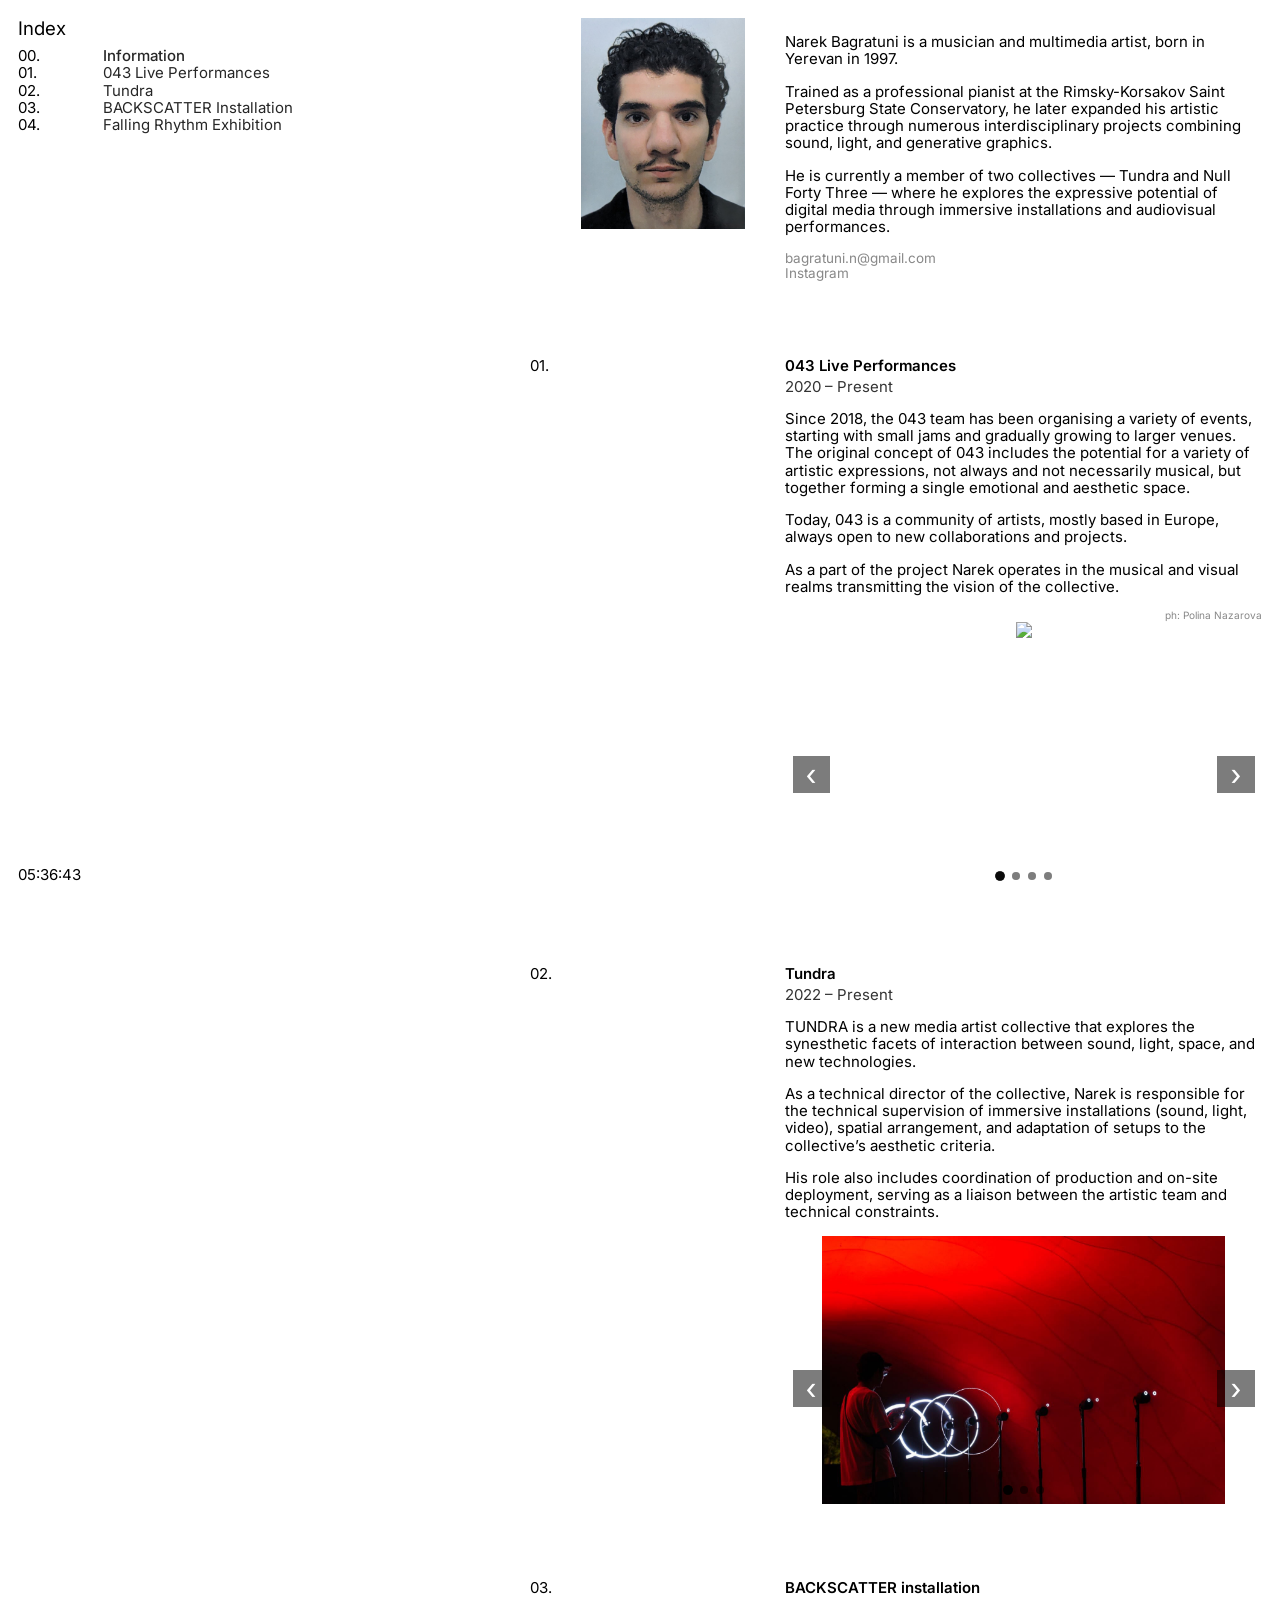
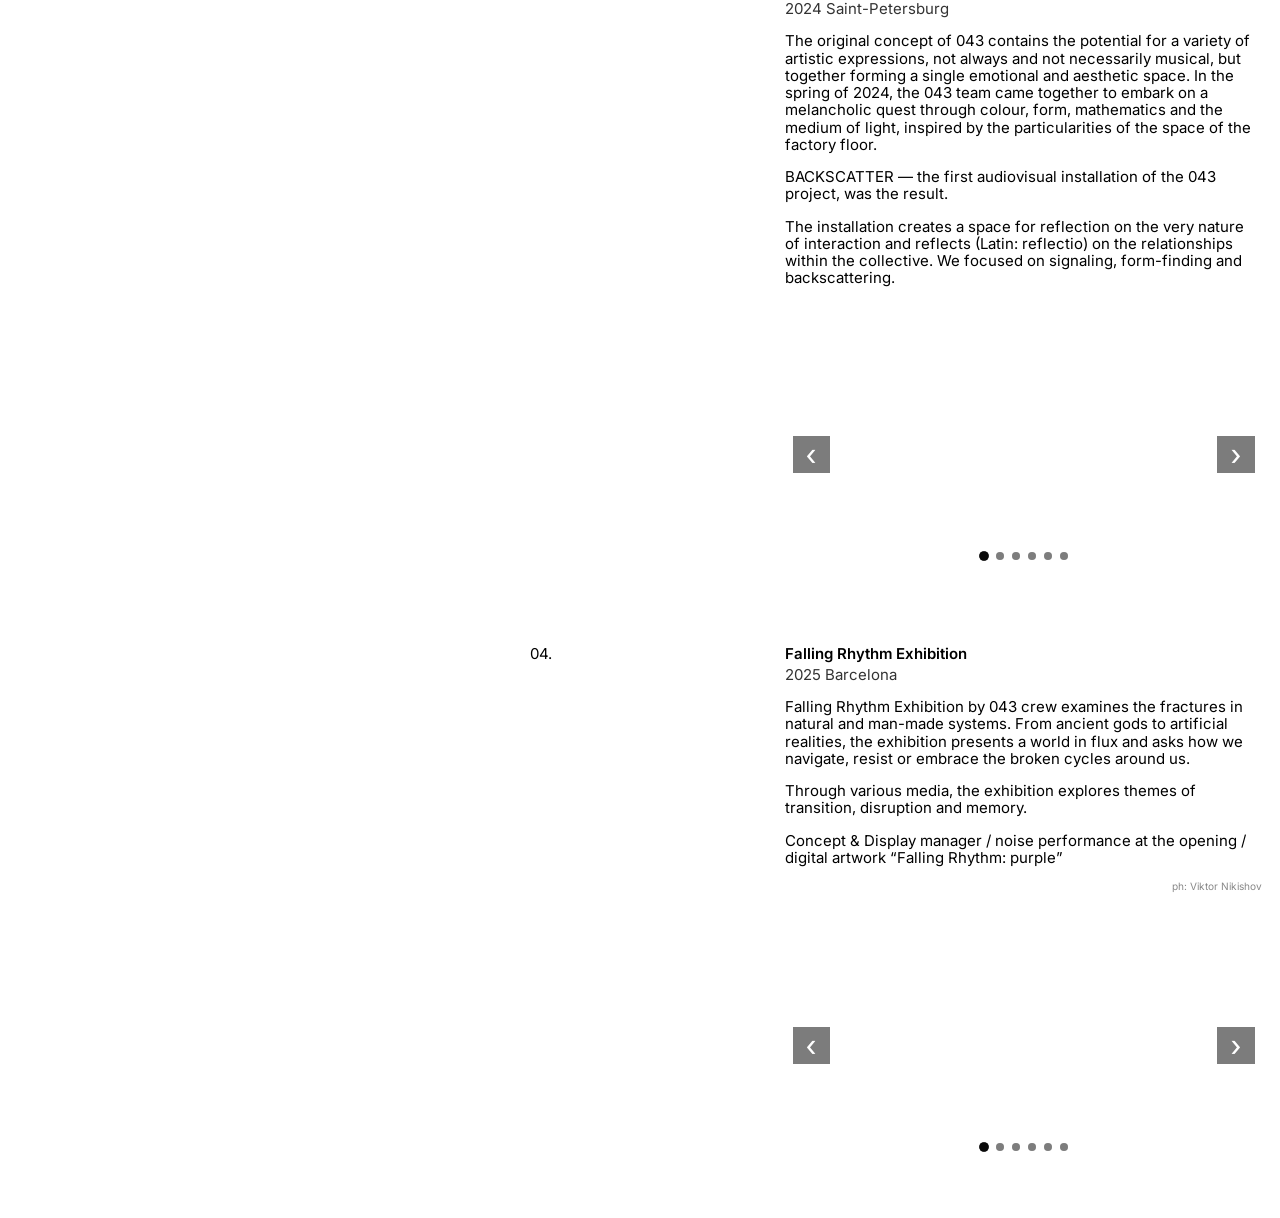
==== index.html @ 4809878b "uppd" ====
<!DOCTYPE html>
<html>

<head>
	<meta http-equiv="Content-Type" content="text/html; charset=UTF-8">
	<meta name="viewport" content="width=device-width, initial-scale=1.0, maximum-scale=1.0, user-scalable=0" />
	<title>Narek Bagratuni portfolio</title>
	<link rel="stylesheet" type="text/css" href="./normalize.css">
	<link rel="stylesheet" type="text/css" href="./desktop.css" media="screen and (min-width: 768px)">
	<link rel="stylesheet" type="text/css" href="./mobile.css" media="screen and (max-width: 768px)">
	<link rel="stylesheet" type="text/css" href="./common.css">
	<link rel="stylesheet" type="text/css" href="./dota-patchnote.css">
	<link rel="icon" href="favicon.ico" sizes="any">
	<script src="script.js"></script>
	<link rel="preconnect" href="https://fonts.googleapis.com">
	<link rel="preconnect" href="https://fonts.gstatic.com" crossorigin>
	<link
		href="https://fonts.googleapis.com/css2?family=Inter:ital,opsz,wght@0,14..32,100..900;1,14..32,100..900&display=swap"
		rel="stylesheet">
	<link
		href="https://fonts.googleapis.com/css2?family=Rajdhani:wght@400;500;600;700&display=swap"
		rel="stylesheet">
</head>

<body>
	<div class="content">
		<div id="header-navigation" class="page">
			<div class="page-layout">
				<div class="page-content nav-container">
					<div id="nav-index-title">Index</div>
					<div class="nav-index">00.<br>01.<br>02.<br>03.<br>04.</div>
					<div class="nav-links">
						<a href="#" rel="top" class="active">Information</a><br>
						<a href="#test-project-01-1" rel="history">043 Live Performances</a><br>
						<a href="#test-project-02-1" rel="history">Tundra</a><br>
						<a href="#test-project-03-1" rel="history">BACKSCATTER Installation</a><br>
						<a href="#test-project-04-1" rel="history">Falling Rhythm Exhibition</a><br>
					</div>
				</div>
			</div>
		</div>
		<div id="footer-time" class="page">
			<div class="page-layout">
				<div class="page-content">
					<span id="hour">00</span>:<span id="minute">00</span>:<span id="second">00</span>
				</div>
			</div>
		</div>
		<div class="pages">
			<div id="top-info" class="page">
				<a id="info-desktop"></a>
				<div class="page-layout">
					<div class="page-content">
						<div class="info-container">
							<div class="info-main">
								<img src="./img/photo.jpg">
								<div class="info-text">
									<p>Narek Bagratuni is a musician and multimedia artist, born in Yerevan in 1997.</p>
									<p>Trained as a professional pianist at the Rimsky-Korsakov Saint Petersburg State
										Conservatory, he later expanded his artistic practice through numerous
										interdisciplinary projects combining sound, light, and generative graphics.</p>
									<p>He is currently a member of two collectives — Tundra and Null Forty Three — where
										he explores the expressive potential of digital media through immersive
										installations and audiovisual performances.</p>
								</div>
							</div>
							<div class="grey-caption">bagratuni.n@gmail.com<br><a
									href="https://www.instagram.com/barekvary" target="_blank">Instagram</a></div>
						</div>
					</div>
				</div>
			</div>
			<div id="project-043-live" class="page">
				<a id="test-project-01-1"></a>
				<div class="page-layout">
					<div class="page-content">
						<div class="project-header">
							<div class="project-index">01.</div>
							<div class="project-header-text">
								<div class="project-title">043 Live Performances</div>
								<div class="project-years">2020 – Present</div>
							</div>
						</div>

						<div class="project-description">
							<p>Since 2018, the 043 team has been organising a variety of events, starting with small
								jams and gradually growing to larger venues. The original concept of 043 includes the
								potential for a variety of artistic expressions, not always and not necessarily musical,
								but together forming a single emotional and aesthetic space.</p>
							<p>Today, 043 is a community of artists, mostly based in Europe, always open to new
								collaborations and projects.</p>
							<p>As a part of the project Narek operates in the musical and visual realms transmitting the
								vision of the collective.</p>
						</div>

						<div class="photo-caption">ph: Polina Nazarova</div>

						<div class="gallery-wrapper">
							<div class="project-gallery">
								<div class="gallery-slide gallery-vertical"><img src="./img/0430.JPG"></div>
								<div class="gallery-slide gallery-vertical"><img src="./img/0431.JPG"></div>
								<div class="gallery-slide"><img src="./img/0432.JPG"></div>
								<div class="gallery-slide"><img src="./img/0433.JPG"></div>
							</div>
						</div>
					</div>
				</div>
			</div>
			<div id="project-tundra" class="page">
				<a id="test-project-02-1"></a>
				<div class="page-layout">
					<div class="page-content">
						<div class="project-header">
							<div class="project-index">02.</div>
							<div class="project-header-text">
								<div class="project-title">Tundra</div>
								<div class="project-years">2022 – Present</div>
							</div>
						</div>

						<div class="project-description">
							<p>TUNDRA is a new media artist collective that explores the synesthetic facets of
								interaction between sound, light, space, and new technologies.</p>
							<p>As a technical director of the collective, Narek is responsible for the technical
								supervision of immersive installations (sound, light, video), spatial arrangement, and
								adaptation of setups to the collective’s aesthetic criteria.</p>
							<p>His role also includes coordination of production and on-site deployment, serving as a
								liaison between the artistic team and technical constraints.</p>
						</div>

						<div class="gallery-wrapper">
							<div class="project-gallery">
								<div class="gallery-slide"><img src="./img/tundra0.jpg"></div>
								<div class="gallery-slide"><img src="./img/tundra1.png"></div>
								<div class="gallery-slide"><img src="./img/tundra2.jpg"></div>
							</div>
						</div>
					</div>
				</div>
			</div>
			<div id="project-backscatter" class="page">
				<a id="test-project-03-1"></a>
				<div class="page-layout">
					<div class="page-content">
						<div class="project-header">
							<div class="project-index">03.</div>
							<div class="project-header-text">
								<div class="project-title">BACKSCATTER installation</div>
								<div class="project-years">2024 Saint-Petersburg</div>
							</div>
						</div>

						<div class="project-description">
							<p>The original concept of 043 contains the potential for a variety of artistic expressions,
								not always and not necessarily musical, but together forming a single emotional and
								aesthetic space. In the spring of 2024, the 043 team came together to embark on a
								melancholic quest through colour, form, mathematics and the medium of light, inspired by
								the particularities of the space of the factory floor.</p>
							<p>BACKSCATTER — the first audiovisual installation of the 043 project, was the result.</p>
							<p>The installation creates a space for reflection on the very nature of interaction and
								reflects (Latin: reflectio) on the relationships within the collective. We focused on
								signaling, form-finding and backscattering.</p>
						</div>

						<div class="gallery-wrapper">
							<div class="project-gallery">
								<div class="gallery-slide gallery-vertical"><video autoplay muted loop
										src="./img/backscat0.mp4" type="video/mp4"></video></div>
								<div class="gallery-slide gallery-vertical"><img src="./img/backscat1.JPG"></div>
								<div class="gallery-slide"><img src="./img/backscat2.jpg"></div>
								<div class="gallery-slide"><img src="./img/backscat3.jpg"></div>
								<div class="gallery-slide"><img src="./img/backscat4.jpg"></div>
								<div class="gallery-slide"><img src="./img/backscat5.jpg"></div>
							</div>
						</div>
					</div>
				</div>
			</div>
			<div id="project-fallingrhythm" class="page">
				<a id="test-project-04-1"></a>
				<div class="page-layout">
					<div class="page-content">
						<div class="project-header">
							<div class="project-index">04.</div>
							<div class="project-header-text">
								<div class="project-title">Falling Rhythm Exhibition</div>
								<div class="project-years">2025 Barcelona</div>
							</div>
						</div>

						<div class="project-description">
							<p>Falling Rhythm Exhibition by 043 crew examines the fractures in natural and man-made
								systems. From ancient gods to artificial realities, the exhibition presents a world in
								flux and asks how we navigate, resist or embrace the broken cycles around us.</p>
							<p>Through various media, the exhibition explores themes of transition, disruption and
								memory.</p>
							<p>Concept &amp; Display manager / noise performance at the opening / digital artwork
								“Falling Rhythm: purple”</p>
						</div>

						<div class="photo-caption">ph: Viktor Nikishov</div>

						<div class="gallery-wrapper">
							<div class="project-gallery">
								<div class="gallery-slide"><video autoplay muted loop src="./img/falling0.mp4"
										type="video/mp4"></video></div>
								<div class="gallery-slide"><img src="./img/falling1.jpg"></div>
								<div class="gallery-slide"><img src="./img/falling2.jpg"></div>
								<div class="gallery-slide"><img src="./img/falling3.jpg"></div>
								<div class="gallery-slide"><img src="./img/falling4.jpg"></div>
								<div class="gallery-slide"><img src="./img/falling5.jpg"></div>
							</div>
						</div>
					</div>
				</div>
			</div>
		</div>
	</div>
	<div id="fullscreen-modal" class="hidden">
		<button id="fullscreen-close" aria-label="Close fullscreen">×</button>
		<button id="fullscreen-prev" class="fullscreen-nav" aria-label="Previous slide">‹</button>
		<button id="fullscreen-next" class="fullscreen-nav" aria-label="Next slide">›</button>
		<div id="fullscreen-content-wrapper"></div>
	</div>

	<!-- Dota 2 Match Found Overlay -->
	<div id="match-found-overlay" class="hidden">
		<div id="match-found-backdrop"><canvas id="match-particles"></canvas></div>
		<div id="match-found-dialog">
			<div id="match-found-inner">
				<!-- Front Face: The Accept Screen -->
				<div class="match-found-face front glow-active">
					<div id="match-found-top">
						<div id="match-found-subtitle">ВАШ ПРАЗДНИК ГОТОВ</div>
						<div id="match-found-title">ДЕНЬ РОЖДЕНИЯ</div>
					</div>
					<div id="match-found-middle">
						<button id="match-accept-btn"></button>
					</div>
					<div id="match-found-bottom">
						<div id="match-decline">&#9432; Отменить праздник</div>
					</div>
				</div>

				<!-- Top Face: The Waiting Screen -->
				<div class="match-found-face top">
					<div id="match-waiting-top">
						<div id="match-waiting-subtitle">ОЖИДАНИЕ ПОЗДРАВЛЕНИЙ</div>
						<div id="match-waiting-title">ДЕНЬ РОЖДЕНИЯ</div>
					</div>
					<div id="match-waiting-middle">
						<div id="status-icons-container">
							<div class="status-icon"></div>
							<div class="status-icon"></div>
							<div class="status-icon"></div>
							<div class="status-icon"></div>
							<div class="status-icon"></div>
							<div class="status-icon"></div>
							<div class="status-icon"></div>
							<div class="status-icon"></div>
							<div class="status-icon"></div>
							<div class="status-icon"></div>
						</div>
						<div id="return-to-matchmaking" class="hidden">Возврат к поиску праздника...</div>
					</div>
					<div id="match-waiting-bottom">
						<div id="accepted-count">0 / 10 ПРИНЯТЫ</div>
					</div>
				</div>
			</div>
		</div>
	</div>

	<!-- Dota 2 Patchnote Content (Hidden by default, shown after overlay sequence).
	Markup mirrors the cleaned-up 7.41 patch notes in dota/ — trimmed to every unique
	element plus all section/group headers, as a template to build the real content from. -->
	<div id="dota-page-container">
		<div class="patch-notes-page" style="background-image: url('https://cdn.cloudflare.steamstatic.com/apps/dota2/images/dota_react/backgrounds/featured.jpg');">

			<div class="patch-header">
				<div class="patch-header-label">Обновление Нарека</div>
				<div class="patch-version">0.29</div>
			</div>
			<div class="patch-content">
				<div class="patch-section is-visible">
					<div class="section-title">Общие изменения</div>
					<div class="section-body">
						<div class="notes-group section-body">
							<div class="notes-group-title">Глобальные изменения</div>
							<div class="notes-group-body" style="margin-bottom: 0px;">
								<div class="note-line">
									<div style="width: 20px; min-width: 20px;"></div>
									<div class="note-bullet"></div>
									<div class="note-text">Повышена вероятность, что пошёл отрыв</div>
								</div>
								<div class="note-line">
									<div style="width: 20px; min-width: 20px;"></div>
									<div class="note-bullet"></div>
									<div class="note-text">Шанс склеить девочку уменьшен на 0,75%</div>
									<div class="info-tooltip">
										<div class="info-icon" data-tip="true" data-for="infoTip0" currentitem="false"></div>
										<div class="__react_component_tooltip place-top type-dark" id="infoTip0" data-id="tooltip">
											<div>влияние встроенной механики старения</div>
										</div>
									</div>
								</div>
								<div class="note-line">
									<div style="width: 20px; min-width: 20px;"></div>
									<div class="note-bullet"></div>
									<div class="note-text">Уменьшен кулдаун у желания покакать</div>
								</div>
								<div class="note-line">
									<div style="width: 20px; min-width: 20px;"></div>
									<div class="note-bullet"></div>
									<div class="note-text">Исправлен баг с исчезанием носка после стирки</div>
								</div>
								<div class="note-line">
									<div style="width: 20px; min-width: 20px;"></div>
									<div class="note-bullet"></div>
									<div class="note-text">Возвращен баг с исчезанием носка после стирки</div>
								</div>
								<div class="note-line">
									<div style="width: 20px; min-width: 20px;"></div>
									<div class="note-bullet"></div>
									<div class="note-text">Незначительно увеличен шанс получения французского паспорта таланта</div>
								</div>
								<div class="note-line">
									<div style="width: 20px; min-width: 20px;"></div>
									<div class="note-bullet"></div>
									<div class="note-text">Награда за убийство Эмануэля Макрона увеличена с 8 900 000 евро до 9 700 000 евро</div>
								</div>
								<div class="note-line">
									<div style="width: 20px; min-width: 20px;"></div>
									<div class="note-bullet"></div>
									<div class="note-text">По многочисленным просьбам время выбора героя было увеличено с 20 до 215 секунд.</div>
								</div>
							</div>
						</div>
						<div class="notes-group section-body">
							<div class="notes-group-title">Цели на карте</div>
							<div class="notes-group-body" style="margin-bottom: 0px;">
								<div class="note-line">
									<div style="width: 0px; min-width: 0px;"></div>
									<div class="note-bullet bullet-hidden"></div>
									<div class="note-text">
										<br><span class="Bold">CAF</span></div>
								</div>
								<div class="note-line">
									<div style="width: 20px; min-width: 20px;"></div>
									<div class="note-bullet"></div>
									<div class="note-text">Каждые 30 минут случайному герою начисляется золото.</div>
								</div>
								<div class="note-line">
									<div style="width: 20px; min-width: 20px;"></div>
									<div class="note-bullet"></div>
									<div class="note-text">Остальные игроки не понимают, почему именно ему.</div>
								</div>
								<div class="note-line">
									<div style="width: 0px; min-width: 0px;"></div>
									<div class="note-bullet bullet-hidden"></div>
									<div class="note-text">
										<br><span class="Bold">Пекарня</span></div>
								</div>
								<div class="note-line">
									<div style="width: 20px; min-width: 20px;"></div>
									<div class="note-bullet"></div>
									<div class="note-text">Появляется в 07:00.</div>
								</div>
								<div class="note-line">
									<div style="width: 20px; min-width: 20px;"></div>
									<div class="note-bullet"></div>
									<div class="note-text">Восстанавливает всё здоровье за 1 багет.</div>
								</div>
								<div class="note-line">
									<div style="width: 20px; min-width: 20px;"></div>
									<div class="note-bullet"></div>
									<div class="note-text">Закрывается на обед в самый неподходящий момент.</div>
								</div>
								<div class="note-line">
									<div style="width: 0px; min-width: 0px;"></div>
									<div class="note-bullet bullet-hidden"></div>
									<div class="note-text">
										<br><span class="Bold">SNCF</span></div>
								</div>
								<div class="note-line">
									<div style="width: 20px; min-width: 20px;"></div>
									<div class="note-bullet"></div>
									<div class="note-text">Каждые 8 минут появляется поезд.</div>
								</div>
								<div class="note-line">
									<div style="width: 20px; min-width: 20px;"></div>
									<div class="note-bullet"></div>
									<div class="note-text">С вероятностью 40% не появляется.</div>
								</div>
								<div class="note-line">
									<div style="width: 0px; min-width: 0px;"></div>
									<div class="note-bullet bullet-hidden"></div>
									<div class="note-text">
										<br><span class="Bold">Забастовка</span></div>
								</div>
								<div class="note-line">
									<div style="width: 20px; min-width: 20px;"></div>
									<div class="note-bullet"></div>
									<div class="note-text">Новая нейтральная цель.</div>
								</div>
								<div class="note-line">
									<div style="width: 20px; min-width: 20px;"></div>
									<div class="note-bullet"></div>
									<div class="note-text">После появления все лавки, телепорты и курьеры прекращают работу на 5 минут.</div>
								</div>
								<div class="note-line">
									<div style="width: 20px; min-width: 20px;"></div>
									<div class="note-bullet"></div>
									<div class="note-text">Неуязвима.</div>
								</div>
							</div>
						</div>
						<div class="notes-group section-body">
							<div class="notes-group-title">Изменения ландшафта</div>
							<div class="notes-group-body" style="margin-bottom: 0px;">
								<div class="note-line">
									<div style="width: 20px; min-width: 20px;"></div>
									<div class="note-bullet"></div>
									<div class="note-text">На карту России добавлена Малая Токмачка</div>
								</div>
								<div class="note-line">
									<div style="width: 20px; min-width: 20px;"></div>
									<div class="note-bullet"></div>
									<div class="note-text">Средняя температура во Франции повышена на 4 градуса</div>
								</div>
								<div class="note-line">
									<div style="width: 20px; min-width: 20px;"></div>
									<div class="note-bullet"></div>
									<div class="note-text">Исправлен баг со сменой точки респауна на Мадрид</div>
								</div>
								<div class="note-line">
									<div style="width: 20px; min-width: 20px;"></div>
									<div class="note-bullet"></div>
									<div class="note-text">Доступна новая пекарня в городе Сант Этьен</div>
								</div>
								<div class="note-line">
									<div style="width: 20px; min-width: 20px;"></div>
									<div class="note-bullet"></div>
									<div class="note-text">Удалены деревья, мешавшие проходу нейтральных крипов</div>
								</div>
								<div class="note-line">
									<div style="width: 20px; min-width: 20px;"></div>
									<div class="note-bullet"></div>
									<div class="note-text">Добавлена новая локация Жмыхорада и скрытая механика позволяющая установить её в качестве точки респауна</div>
								</div>
							</div>
						</div>
						<div class="notes-group section-body">
							<div class="notes-group-title">Изменения механик</div>
							<div class="notes-group-body" style="margin-bottom: 0px;">
								<div class="note-line">
									<div style="width: 0px; min-width: 0px;"></div>
									<div class="note-bullet bullet-hidden"></div>
									<div class="note-text">
										<br><span class="Bold">Health Restoration</span></div>
								</div>
							</div>
						</div>
					</div>
				</div>
				<div class="patch-section is-visible">
					<div class="section-title">Изменения нейтральных крипов</div>
					<div class="section-body">
						<div class="neutral-item-section">
							<div class="neutral-item-header">
								<div class="neutral-item-icon" style="background-image: url(&quot;./patchnote/ems.png&quot;); background-size: cover; background-position: center;"></div>
								<div class="details-column">
									<div class="neutral-item-name">Эмс</div>
								</div>
							</div>
							<div class="notes-list">
								<div class="note-line">
									<div class="note-bullet"></div>
									<div class="note-text">Скорость и громкость разговора увеличены</div>
								</div>
							</div>
						</div>
						<div class="neutral-item-section">
							<div class="neutral-item-header">
								<div class="neutral-item-icon" style="background-image: url(&quot;./patchnote/mateo.png&quot;); background-size: cover; background-position: center;"></div>
								<div class="details-column">
									<div class="neutral-item-name">Матео</div>
								</div>
							</div>
							<div class="notes-list">
								<div class="note-line">
									<div class="note-bullet"></div>
									<div class="note-text">Вероятность спауна в библиотеке увеличена с 0 до 12.5%</div>
								</div>
							</div>
						</div>
					</div>
				</div>
				<div class="patch-section is-visible">
					<div class="section-title">Изменения предметов</div>
					<div class="section-body">
						<div class="notes-group">
							<div class="notes-group-title">Основные изменения</div>
							<div class="notes-group-body" style="margin-bottom: 0px;">
								<div class="note-line">
									<div style="width: 20px; min-width: 20px;"></div>
									<div class="note-bullet"></div>
									<div class="note-text">Стоимость всех предметов была повышена на 2.4%.</div>
								</div>
							</div>
						</div>
						<div class="notes-group">
							<div class="notes-group-title">Расходники</div>
						</div>
						<div class="item-section" style="padding-bottom: 0px;">
							<div class="item-header">
								<div class="item-icon" style="background-image: url(&quot;./patchnote/benzoyl.png&quot;); background-size: cover; background-position: center;"></div>
								<div class="details-column">
									<div class="item-name">Бензоил пероксид</div>
									<div class="item-subtitle"><span class="New">Новый предмет</span></div>
								</div>
							</div>
							<div class="notes-list">
								<div class="note-line">
									<div class="note-bullet"></div>
									<div class="note-text">Применяется на лицо перед сном. Наносит 50 периодического урона огнём.</div>
								</div>
								<div class="note-line">
									<div class="note-bullet"></div>
									<div class="note-text">При применении по кулдауну заменяет модель героя на Axe.</div>
								</div>
								<div class="note-line">
									<div class="note-bullet"></div>
									<div class="note-text">Пассивное: <b>Отбеливание полотенец</b>. Все предметы в инвентаре, имеющие тёмный цвет, постепенно выцветают. Нельзя развеять.</div>
								</div>
							</div>
						</div>
						<div class="item-section" style="padding-bottom: 0px;">
							<div class="item-header">
								<div class="item-icon" style="background-image: url(&quot;./patchnote/cocaine.png&quot;); background-size: cover; background-position: center;"></div>
								<div class="details-column">
									<div class="item-name">Орех</div>
								</div>
							</div>
							<div class="notes-list">
								<div class="note-line">
									<div class="note-bullet"></div>
									<div class="note-text">Рецепт изменён</div>
								</div>
								<div class="note-line">
									<div class="note-bullet"></div>
									<div class="note-text">Предмет перемещён в секретную лавку</div>
								</div>
								<div class="note-line">
									<div class="note-bullet"></div>
									<div class="note-text">Теперь можно включить альтернативное применение, чтобы начертить прямую линию</div>
								</div>
								<div class="note-line aghs-shard">
									<div class="note-bullet"></div>
									<div class="note-text">Теперь выдаётся с начала матча в количестве 6 штук герою Warcock</div>
								</div>
								<div class="note-line">
									<div class="note-bullet"></div>
									<div class="note-text">Время перезарядки предмета теперь зависит от уровня героя</div>
								</div>
							</div>
						</div>
						<div class="notes-group">
							<div class="notes-group-title">Прочие предметы</div>
						</div>
						<div class="item-section" style="padding-bottom: 0px;">
							<div class="item-header">
								<div class="item-icon" style="background-image: url(&quot;./patchnote/pipe.png&quot;); background-size: cover; background-position: center;"></div>
								<div class="details-column">
									<div class="item-name">Pipe of Insight</div>
								</div>
							</div>
							<div class="notes-list">
								<div class="note-line">
									<div class="note-bullet"></div>
									<div class="note-text">Количество пафов было уменьшено с 20 тысяч до 19 тысяч</div>
								</div>
							</div>
						</div>
						<div class="item-section" style="padding-bottom: 0px;">
							<div class="item-header">
								<div class="item-icon" style="background-image: url(&quot;./patchnote/arcane-laptop.png&quot;); background-size: cover; background-position: center;"></div>
								<div class="details-column">
									<div class="item-name">Ноут Нарека</div>
								</div>
							</div>
							<div class="notes-list">
								<div class="note-line">
									<div class="note-bullet"></div>
									<div class="note-text">Пассивное: <b>Ultralag</b>. Запуск любой дополнительной программы на ноутбуке повышает вероятность его фриза на 7%. Нельзя развеять. Срабатывает с дополнительной вероятностью в 10% если на ноуте открыт важный несохранённый проект.</div>
								</div>
							</div>
						</div>
						<div class="item-section" style="padding-bottom: 0px;">
							<div class="item-header">
								<div class="item-icon" style="background-image: url(&quot;./patchnote/stul.png&quot;); background-size: cover; background-position: center;"></div>
								<div class="details-column">
									<div class="item-name">Стул Начальника</div>
									<div class="item-subtitle"><span class="New">Новый предмет</span></div>
								</div>
							</div>
							<div class="notes-list">
								<div class="note-line">
									<div class="note-bullet"></div>
									<div class="note-text">Пассивное: <b>Начальник</b>. При сидении на стуле начальника повышается шанс охуеть для нейтральных крипов, вражеских и дружеских героев, Рошана, рун, золота, предметов в инвентаре, нижнего терзателя и всех Древних. Развеивается если встать со стула начальника.</div>
								</div>
							</div>
						</div>
						<div class="item-section" style="padding-bottom: 0px;">
							<div class="item-header">
								<div class="item-icon" style="background-image: url(&quot;./patchnote/statues.png&quot;); background-size: cover; background-position: center;"></div>
								<div class="details-column">
									<div class="item-name">Ебучая Репа</div>
									<div class="item-subtitle"><span class="Reworked">Предмет удалён из игры</span></div>
								</div>
							</div>
						</div>
					</div>
				</div>
				<div class="patch-section is-visible">
					<div class="section-title">Изменения нейтральных предметов</div>
					<div class="section-body">
						<div class="item-section" style="padding-bottom: 0px;">
							<div class="item-header">
								<div class="item-icon" style="background-image: url(&quot;./patchnote/porn.png&quot;); background-size: cover; background-position: center;"></div>
								<div class="details-column">
									<div class="item-name">Запретная кассета</div>
									<div class="item-subtitle"><span class="New">Новый нейтральный предмет</span></div>
								</div>
							</div>
							<div class="notes-list">
								<div class="note-line">
									<div class="note-bullet"></div>
									<div class="note-text">Увеличивает вероятность появления навязчивых мыслей о большом пальце ноги на 15%. Перезарядка: 45 минут.</div>
								</div>
							</div>
						</div>
					</div>
				</div>
				<div class="patch-section is-visible">
					<div class="section-title">Изменения союзников</div>
					<div class="section-body">
						<div class="hero">
							<div class="hero-header">
								<a href="#"><img class="hero-portrait" src="./patchnote/barek.png"></a>
								<div class="details-column">
									<div class="hero-name-row"><img class="hero-attribute-icon" src="https://cdn.steamstatic.com/apps/dota2/images/dota_react/icons/hero_universal.png"><a class="hero-name-link" href="#">Roland</a></div>
									<div class="hero-subtitle"></div>
								</div>
							</div>
							<div class="hero-divider"></div>
							<div class="notes-list">
								<div class="note-line">
									<div style="width: 0px; min-width: 0px;"></div>
									<div class="note-bullet"></div>
									<div class="note-text">Вероятность постоянного трудоустройства уменьшена на 0.43%</div>
								</div>
								<div class="note-line">
									<div style="width: 0px; min-width: 0px;"></div>
									<div class="note-bullet"></div>
									<div class="note-text">Незначительно уменьшена боль в руке</div>
								</div>
								<div class="note-line">
									<div style="width: 0px; min-width: 0px;"></div>
									<div class="note-bullet"></div>
									<div class="note-text">Количество подарков скоро будет увеличено</div>
								</div>
							</div>
							<div class="abilities-heading">Способности</div>
							<div class="notes-list">
								<div class="ability-row">
									<div class="image-preview"><img class="ability-icon" src="./patchnote/jazz.jpg"><img class="image-zoom-icon" src="https://cdn.steamstatic.com/apps/dota2/images/dota_react/icons/innate_icon.png"></div>
									<div class="details-column">
										<div class="ability-name">Дать джаззу</div>
										<div class="note-line">
											<div style="width: 20px; min-width: 20px;"></div>
											<div class="note-bullet"></div>
											<div class="note-text">Количество нот в соляге увеличено с 63 на такт до 98 на такт</div>
										</div>
									</div>
								</div>
								<div class="ability-row">
									<img class="ability-icon" src="https://cdn.steamstatic.com/apps/dota2/images/dota_react/abilities/nevermore_requiem.png">
									<div class="details-column">
										<div class="ability-name">Narequiem of Souls</div>
										<div class="note-line">
											<div style="width: 20px; min-width: 20px;"></div>
											<div class="note-bullet"></div>
											<div class="note-text">Теперь герой может автоматически взорваться при нажатии паузы и отправке сообщения "1000-7".</div>
										</div>
									</div>
								</div>
							</div>
							<div class="talents-heading">Таланты</div>
							<div class="talents-row">
								<div class="talents-icon" style="background-image: url(&quot;https://cdn.steamstatic.com/apps/dota2/images/dota_react/icons/talents.svg&quot;);"></div>
								<div class="notes-list">
									<div class="note-line">
										<div style="width: 0px; min-width: 0px;"></div>
										<div class="note-bullet"></div>
										<div class="note-text">Талант 25 уровня больше не является необходимостью для Визы талантов</div>
									</div>
								</div>
							</div>
						</div>
						<div class="hero">
							<div class="hero-header">
								<a href="#"><img class="hero-portrait" src="./patchnote/bane-vanya.png"></a>
								<div class="details-column">
									<div class="hero-name-row"><img class="hero-attribute-icon" src="https://cdn.steamstatic.com/apps/dota2/images/dota_react/icons/hero_strength.png"><a class="hero-name-link" href="#">Nachalnik</a></div>
									<div class="hero-subtitle"></div>
								</div>
							</div>
							<div class="hero-divider"></div>
							<div class="notes-list">
								<div class="note-line stat-intelligence">
									<div style="width: 0px; min-width: 0px;"></div>
									<div class="note-bullet"></div>
									<div class="note-text">Базовый интеллект уменьшен с 21 до 18</div>
								</div>
							</div>
							<div class="abilities-heading">Способности</div>
							<div class="notes-list">
								<div class="ability-row">
									<div class="image-preview"><img class="ability-icon" src="./patchnote/business.jpg"><img class="image-zoom-icon" src="https://cdn.steamstatic.com/apps/dota2/images/dota_react/icons/innate_icon.png"></div>
									<div class="details-column">
										<div class="ability-name">Бизнес</div>
										<div class="note-line">
											<div style="width: 20px; min-width: 20px;"></div>
											<div class="note-bullet"></div>
											<div class="note-text">Теперь за каждого героя, убитого этой способностью, владельцу навсегда даётся эффект, увеличивающий броню на 1/1,5/2 в зависимости от текущего уровня способности.</div>
										</div>
									</div>
								</div>
								<div class="ability-row">
									<img class="ability-icon" src="https://cdn.steamstatic.com/apps/dota2/images/dota_react/abilities/keeper_of_the_light_blinding_light.png">
									<div class="details-column">
										<div class="ability-name">Ослепляющий свет</div>
										<div class="note-line">
											<div style="width: 20px; min-width: 20px;"></div>
											<div class="note-bullet"></div>
											<div class="note-text">При использовании блайндеров на 100 процентов в течение более чем 3 секунд вызывает реплику Алины с просьбой уменьшить Гранд Мастер</div>
										</div>
									</div>
								</div>
							</div>
						</div>
						<div class="hero">
							<div class="hero-header">
								<a href="#"><img class="hero-portrait" src="./patchnote/dashoom.jpg"></a>
								<div class="details-column">
									<div class="hero-name-row"><img class="hero-attribute-icon" src="https://cdn.steamstatic.com/apps/dota2/images/dota_react/icons/hero_intelligence.png"><a class="hero-name-link" href="#">Dashoom</a></div>
									<div class="hero-subtitle"></div>
								</div>
							</div>
							<div class="hero-divider"></div>
							<div class="notes-list">
								<div class="note-line stat-armor">
									<div style="width: 0px; min-width: 0px;"></div>
									<div class="note-bullet"></div>
									<div class="note-text">Базовая броня увеличена с 2 до 5</div>
								</div>
								<div class="note-line">
									<div style="width: 0px; min-width: 0px;"></div>
									<div class="note-bullet"></div>
									<div class="note-text">Исправлена интеракция, где появление на одной линии с героем Начальник вызывает у последнего эффект Страх который длится 90 минут и заставляет его убегать на Фонтан</div>
								</div>
							</div>
							<div class="abilities-heading">Способности</div>
							<div class="notes-list">
								<div class="ability-row"><img class="ability-icon" src="./patchnote/museum.jpg">
									<div class="details-column">
										<div class="ability-name">Музей ужасов Нарека Багратуни</div>
										<div class="note-line">
											<div style="width: 20px; min-width: 20px;"></div>
											<div class="note-bullet"></div>
											<div class="note-text">Новая способность</div>
										</div>
										<div class="note-line">
											<div style="width: 20px; min-width: 20px;"></div>
											<div class="note-bullet"></div>
											<div class="note-text">Все герои в радиусе 900 получают обзор экспозиции.</div>
										</div>
										<div class="note-line">
											<div style="width: 20px; min-width: 20px;"></div>
											<div class="note-bullet"></div>
											<div class="note-text">Каждые 3 секунды шанс покинуть область уменьшается на 20%.</div>
										</div>
										<div class="note-line">
											<div style="width: 20px; min-width: 20px;"></div>
											<div class="note-bullet"></div>
											<div class="note-text">Если герой дослушал экскурсию до конца, он получает постоянный эффект «Я понял», не имеющий игрового эффекта</div>
										</div>
									</div>
								</div>
							</div>
						</div>
						<div class="hero">
							<div class="hero-header">
								<a href="#"><img class="hero-portrait" src="./patchnote/matvey.png"></a>
								<div class="details-column">
									<div class="hero-name-row"><img class="hero-attribute-icon" src="https://cdn.steamstatic.com/apps/dota2/images/dota_react/icons/hero_strength.png"><a class="hero-name-link" href="#">Mad Way</a></div>
									<div class="hero-subtitle"></div>
								</div>
							</div>
							<div class="hero-divider"></div>
							<div class="notes-list">
								<div class="note-line stat-attack-range">
									<div style="width: 0px; min-width: 0px;"></div>
									<div class="note-bullet"></div>
									<div class="note-text">Дальность атаки увеличена с 125 до 135</div>
								</div>
							</div>
							<div class="abilities-heading">Abilities</div>
							<div class="notes-list">
								<div class="ability-row">
									<div class="image-preview"><img class="ability-icon" src="https://cdn.steamstatic.com/apps/dota2/images/dota_react/abilities/life_stealer_open_wounds.png"></div>
									<div class="details-column">
										<div class="ability-name">Хруст позвоночником</div>
										<div class="note-line">
											<div style="width: 20px; min-width: 20px;"></div>
											<div class="note-bullet"></div>
											<div class="note-text">Максимальное число зарядов увеличено с 12 до 15</div>
										</div>
										<div class="note-line">
											<div style="width: 20px; min-width: 20px;"></div>
											<div class="note-bullet"></div>
											<div class="note-text">Время восстановления заряда уменьшено с 135 до 55 секунд</div>
										</div>
										<div class="note-line aghs-shard">
											<div style="width: 20px; min-width: 20px;"></div>
											<div class="note-bullet"></div>
											<div class="note-text">Добавлено улучшение от Aghanim’s Shard</div>
										</div>
										<div class="note-line">
											<div style="width: 40px; min-width: 40px;"></div>
											<div class="note-bullet"></div>
											<div class="note-text">Даёт возможность хрустеть всеми другими суставами.</div>
										</div>
									</div>
								</div>
							</div>
						</div>
						<div class="hero">
							<div class="hero-header">
								<a href="#"><img class="hero-portrait" src="./patchnote/nikikez.png"></a>
								<div class="details-column">
									<div class="hero-name-row"><img class="hero-attribute-icon" src="https://cdn.steamstatic.com/apps/dota2/images/dota_react/icons/hero_intelligence.png"><a class="hero-name-link" href="#">Velikiy Mag</a></div>
									<div class="hero-subtitle">герой был переименован в Гранд Саша</div>
								</div>
							</div>
							<div class="hero-divider"></div>
							<div class="notes-list">
								<div class="note-line stat-health-regen">
									<div style="width: 0px; min-width: 0px;"></div>
									<div class="note-bullet"></div>
									<div class="note-text">Восстановление здоровья уменьшено с 2.5 до 0.5</div>
								</div>
								<div class="note-line">
									<div style="width: 0px; min-width: 0px;"></div>
									<div class="note-bullet"></div>
									<div class="note-text">Увеличена вероятность паверспайка</div>
								</div>
								<div class="note-line">
									<div style="width: 0px; min-width: 0px;"></div>
									<div class="note-bullet"></div>
									<div class="note-text">Добавлена новая способность <b>Программирование MA2</b></div>
								</div>
							</div>
							<div class="abilities-heading">Способности</div>
							<div class="notes-list">
								<div class="ability-row">
									<div class="image-preview"><img class="ability-icon" src="./patchnote/intergalactic.png"><img class="image-zoom-icon" src="https://cdn.steamstatic.com/apps/dota2/images/dota_react/icons/innate_icon.png"></div>
									<div class="details-column">
										<div class="ability-name">Интергалактик</div>
										<div class="note-line">
											<div style="width: 20px; min-width: 20px;"></div>
											<div class="note-bullet"></div>
											<div class="note-text">Встроенная способность переработана</div>
										</div>
									</div>
								</div>
							</div>
						</div>
						<div class="hero">
							<div class="hero-header">
								<a href="#"><img class="hero-portrait" src="./patchnote/kirill.png"></a>
								<div class="details-column">
									<div class="hero-name-row"><img class="hero-attribute-icon" src="https://cdn.steamstatic.com/apps/dota2/images/dota_react/icons/hero_strength.png"><a class="hero-name-link" href="#">Kir</a></div>
									<div class="hero-subtitle"></div>
								</div>
							</div>
							<div class="hero-divider"></div>
							<div class="notes-list">
								<div class="note-line stat-agility">
									<div style="width: 0px; min-width: 0px;"></div>
									<div class="note-bullet"></div>
									<div class="note-text">Ловкость уменьшена с 5 до 4</div>
								</div>
								<div class="note-line stat-movement-speed">
									<div style="width: 0px; min-width: 0px;"></div>
									<div class="note-bullet"></div>
									<div class="note-text">скорость передвижения уменьшена с 290 до 45</div>
								</div>
								<div class="note-line">
									<div style="width: 0px; min-width: 0px;"></div>
									<div class="note-bullet"></div>
									<div class="note-text">Количество Арбайтен увеличено с 5 до 6 дней в неделю</div>
								</div>
								<div class="note-line">
									<div style="width: 0px; min-width: 0px;"></div>
									<div class="note-bullet"></div>
									<div class="note-text">Понижен холестерин</div>
								</div>
							</div>
							<div class="abilities-heading">Способности</div>
							<div class="notes-list">
								<div class="ability-row">
									<img class="ability-icon" src="./patchnote/gay.png">
									<div class="details-column">
										<div class="ability-name">Гей порно</div>
										<div class="note-line">
											<div style="width: 20px; min-width: 20px;"></div>
											<div class="note-bullet"></div>
											<div class="note-text">Урон увеличен на 4 за уровень</div>
										</div>
									</div>
								</div>
								<div class="ability-row">
									<img class="ability-icon" src="./patchnote/ball.jpg">
									<div class="details-column">
										<div class="ability-name">Пойдём мяч покидаем</div>
										<div class="note-line">
											<div style="width: 20px; min-width: 20px;"></div>
											<div class="note-bullet"></div>
											<div class="note-text">Способность отключается на концерте Limp Bizkit в связи с наложением оцепенения.</div>
										</div>
									</div>
								</div>
							</div>
						</div>
						<div class="hero">
							<div class="hero-header">
								<a href="#"><img class="hero-portrait" src="./patchnote/manya.png"></a>
								<div class="details-column">
									<div class="hero-name-row"><img class="hero-attribute-icon" src="https://cdn.steamstatic.com/apps/dota2/images/dota_react/icons/hero_agility.png"><a class="hero-name-link" href="#">Manya</a></div>
									<div class="hero-subtitle"></div>
								</div>
							</div>
							<div class="hero-divider"></div>
							<div class="notes-list">
								<div class="note-line stat-attack-speed">
									<div style="width: 0px; min-width: 0px;"></div>
									<div class="note-bullet"></div>
									<div class="note-text">Базовая скорость атаки увеличена с 100 до 120</div>
								</div>
								<div class="note-line">
									<div style="width: 0px; min-width: 0px;"></div>
									<div class="note-bullet"></div>
									<div class="note-text">Теперь противники героя могут умереть страшной смертью</div>
								</div>
								<div class="note-line">
									<div style="width: 0px; min-width: 0px;"></div>
									<div class="note-bullet"></div>
									<div class="note-text">Добавлена скрытая способность <b>Абопабоп</b></div>
								</div>
							</div>
							<div class="abilities-heading">Способности</div>
							<div class="notes-list">
								<div class="ability-row">
									<div class="image-preview"><img class="ability-icon" src="./patchnote/hotelteleport.png"><img class="image-zoom-icon" src="https://cdn.steamstatic.com/apps/dota2/images/dota_react/icons/innate_icon.png"></div>
									<div class="details-column">
										<div class="ability-name">Телепортация в отель</div>
										<div class="note-line">
											<div style="width: 20px; min-width: 20px;"></div>
											<div class="note-bullet"></div>
											<div class="note-text">Время телепортации увеличено с 30/20/15 до 35/25/20</div>
										</div>
									</div>
								</div>
							</div>
						</div>
						<div class="hero">
							<div class="hero-header">
								<a href="#"><img class="hero-portrait" src="./patchnote/artur.jpg"></a>
								<div class="details-column">
									<div class="hero-name-row"><img class="hero-attribute-icon" src="https://cdn.steamstatic.com/apps/dota2/images/dota_react/icons/hero_strength.png"><a class="hero-name-link" href="#">Sid from Toy Story</a></div>
									<div class="hero-subtitle"></div>
								</div>
							</div>
							<div class="hero-divider"></div>
							<div class="notes-list">
								<div class="note-line stat-strength">
									<div class="" style="width: 0px; min-width: 0px;"></div>
									<div class="note-bullet"></div>
									<div class="note-text">Основная характеристика героя изменена на силу</div>
								</div>
								<div class="note-line">
									<div style="width: 0px; min-width: 0px;"></div>
									<div class="note-bullet"></div>
									<div class="note-text">Сила героя повышена с 14 на 88</div>
								</div>
								<div class="note-line">
									<div style="width: 0px; min-width: 0px;"></div>
									<div class="note-bullet"></div>
									<div class="note-text">Вероятность критического удара по женщинам и гуманоидам переработана с 0/0/0/0 на 0/0/0/0,000000</div>
								</div>
								<div class="note-line">
									<div style="width: 0px; min-width: 0px;"></div>
									<div class="note-bullet"></div>
									<div class="note-text">В целях оптимизации, длина волос уменьшена на 13%</div>
								</div>
							</div>
						</div>
						<div class="hero">
							<div class="hero-header">
								<a href="#"><img class="hero-portrait" src="./patchnote/andrey.jpg"></a>
								<div class="details-column">
									<div class="hero-name-row"><img class="hero-attribute-icon" src="https://cdn.steamstatic.com/apps/dota2/images/dota_react/icons/hero_strength.png"><a class="hero-name-link" href="#">Warcock</a></div>
									<div class="hero-subtitle">Новый герой</div>
								</div>
							</div>
							<div class="hero-divider"></div>
							<div class="abilities-heading">Способности</div>
							<div class="notes-list">
								<div class="ability-row"><img class="ability-icon" src="https://cdn.steamstatic.com/apps/dota2/images/dota_react/abilities/tusk_drinking_buddies.png">
									<div class="details-column">
										<div class="ability-name">Собутыльники</div>
										<div class="note-line aghs-shard">
											<div style="width: 20px; min-width: 20px;"></div>
											<div class="note-bullet"></div>
											<div class="note-text">Теперь эту способность дарует Aghanim's Shard</div>
										</div>
										<div class="note-line">
											<div style="width: 20px; min-width: 20px;"></div>
											<div class="note-bullet"></div>
											<div class="note-text">Герой и выбранный союзник притягиваются друг к другу, после чего на 6 секунд получают +25% к скорости передвижения и +10 к броне. Если включено альтернативное применение, то притягивается только владелец способности, но дальность уменьшается на 50%. Дальность применения: 1000. Расход маны: 80. Перезарядка: 14 секунд.</div>
										</div>
										<div class="note-line">
											<div style="width: 20px; min-width: 20px;"></div>
											<div class="note-bullet"></div>
											<div class="note-text">Больше не увеличивает урон от атак на 20/50/80/110</div>
										</div>
									</div>
								</div>
							</div>
						</div>
					</div>
				</div>
			</div>
		</div>
	</div>

	<script src="script.js"></script>
	<audio id="matchready-audio" src="./matchready.mp3" preload="auto"></audio>
</body>

</html>
---- desktop.css ----
[id=footer-time].page {
  justify-content: flex-start;
  position: fixed;
  bottom: 0;
}

[id=footer-time] .page-content {
  padding-bottom: 1.1rem;
}

html {
  font-size: 15px;
}

.nav-container {
  display: flex;
  flex-wrap: wrap;
}

#nav-index-title {
  flex: 0 0 100%;
  font-size: 1.25rem;
  margin-bottom: 0.5rem;
}

.nav-index {
  flex: 0 0 85px;
}

[id=header-navigation].page {
  min-height: auto;
  justify-content: flex-start;
  position: fixed;
}

[id=header-navigation] .page-content {
  text-align: left;
}

.nav-links>a:hover {
  opacity: 0.8;
}

.nav-links>a.active {
  font-weight: 500;
}

.info-container {
  display: flex;
  flex-direction: column;
}

.info-main {
  display: flex;
  align-items: flex-start;
  gap: 19px;
}

.info-main img {
  margin-left: 51px;
  width: 164px;
  height: fit-content;
}

.info-text {
  margin-left: 21px;
  flex: 1;
}

.content {
  display: flex;
  flex-direction: column;
  align-items: flex-start;
  justify-content: flex-start;
  min-height: 100%;
  position: relative;
  flex-grow: 1;
}

.pages {
  width: 60%;
  margin-left: 40%;
  flex: 1 0 auto;
}

.page {
  position: relative;
  display: flex;
  justify-content: center;
  flex-wrap: nowrap;
  flex-direction: row;
  max-width: 100%;
  width: 100%;
  flex: 0;
  mix-blend-mode: var(--page-mix, normal);
}

.page-layout {
  flex-grow: 1;
  position: relative;
  display: flex;
  flex-direction: row;
  align-items: flex-start;
  justify-content: flex-start;
  width: 0%;
}

.page-content {
  width: 100%;
  padding: 1.2rem;
  padding-bottom: 3.8rem;
}

.project-header {
  display: flex;
}

.project-index {
  flex: 0 0 255px;
}

.project-years {
  margin-top: 0.25em;
}

.project-description {
  margin-top: 1rem;
  padding-left: 255px;
}

.project-description p {
  margin-bottom: 1rem;
}

.photo-caption {
  text-align: right;
  font-size: 0.675rem;
}

.gallery-wrapper,
.grey-caption {
  margin-left: 255px;
}

.gallery-wrapper {
  aspect-ratio: 16 / 9;
  overflow: hidden;
  position: relative;
}

.gallery-wrapper .project-gallery {
  display: flex;
  height: 100%;
  transition: transform 0.3s ease;
}

.gallery-wrapper .gallery-slide {
  flex: 0 0 100%;
  height: 100%;
  width: 100%;
  display: flex;
  justify-content: center;
  align-items: center;
}

.gallery-slide img,
.gallery-slide video {
  width: 100%;
  height: 100%;
  object-fit: contain;
  cursor: zoom-in;
}

.gallery-vertical img,
.gallery-vertical video {
  height: 100%;
  width: auto;
}

.gallery-nav {
  position: absolute;
  top: 50%;
  background: rgba(0, 0, 0, 0.3);
  border: none;
  color: #fff;
  font-size: 2rem;
  width: 2.5rem;
  height: 2.5rem;
  cursor: pointer;
}

.gallery-prev {
  left: 0.5rem;
}

.gallery-next {
  right: 0.5rem;
}

.grey-caption {
  font-size: 0.9rem;
  font-weight: 400;
  display: block;
  font-style: normal;
  line-height: 1.15;
  letter-spacing: 0;
}
---- mobile.css ----
[id=footer-time].page {
  justify-content: flex-start;
  position: absolute;
}

[id=footer-time] .page-content {
  padding-bottom: 1.1rem;
  text-align: right;
  margin-top: 5.5px;
}

html {
  font-size: 19px;
}

.nav-container {
  display: flex;
  flex-wrap: wrap;
}

#nav-index-title {
  flex: 0 0 100%;
  font-size: 1.25rem;
  margin-bottom: 0.5rem;
}

.nav-index {
  flex: 0 0 85px;
}

[id=header-navigation].page {
  min-height: auto;
  justify-content: flex-start;
}

[id=header-navigation] .page-content {
  text-align: left;
}


.info-main {
  display: block;
  overflow: auto;
}

.info-main img {
  width: 164px;
  float: left;
  margin-right: 19px;
  margin-bottom: 19px;
}

.info-text {
  max-width: calc(100vw - 21px * 2);
  flex: 1;
}

.info-text p {
  width: 100%;
}

.info-text p:not(:first-child) {
  clear: both;
  margin-top: 1rem;
}

.content {
  display: flex;
  flex-direction: column;
  align-items: flex-start;
  justify-content: flex-start;
  min-height: 100%;
  position: relative;
  flex-grow: 1;
}

.pages {
  flex: 1 0 auto;
  max-width: 100vw;
}

.page {
  position: relative;
  display: flex;
  justify-content: center;
  flex-wrap: nowrap;
  flex-direction: row;
  max-width: 100%;
  width: 100%;
  flex: 0;
  mix-blend-mode: var(--page-mix, normal);
}

#header-navigation .page-content {
  padding-right: 0;
}

.page-layout {
  flex-grow: 1;
  position: relative;
  display: flex;
  flex-direction: row;
  align-items: flex-start;
  justify-content: flex-start;
  width: 0%;
}

.page-content {
  width: 100%;
  padding: 1.2rem;
  padding-bottom: 3.8rem;
}

.project-header {
  display: flex;
}

.project-index {
  flex: 0 0 40px;
}

.project-years {
  margin-top: 0.25em;
}

.project-description {
  margin-top: 1rem;
  margin-left: 40px;
  max-width: calc(100vw - 40px - 22.8px - 20px);
}

.project-description p {
  margin-bottom: 1rem;
}

.photo-caption {
  text-align: right;
  font-size: 0.675rem;
}

.gallery-wrapper {
  width: 100%;
  height: 450px;
  overflow: hidden;
  position: relative;
  touch-action: pan-y;
  overscroll-behavior: contain;
}

.gallery-wrapper .project-gallery {
  display: flex;
  height: 100%;
  transition: transform 0.3s ease;
}

.gallery-wrapper .gallery-slide {
  flex: 0 0 100%;
  height: 100%;
  width: 100%;
  display: flex;
  justify-content: center;
  align-items: center;
}

.gallery-slide img,
.gallery-slide video {
  width: 100%;
  height: 100%;
  object-fit: contain;
}

.gallery-nav,
.gallery-maximize {
  display: none !important;
}

.grey-caption {
  font-size: 0.9rem;
  font-weight: 400;
  display: block;
  font-style: normal;
  line-height: 1.15;
  letter-spacing: 0;
}
---- common.css ----
body {/* Fonts */
@font-face {
  font-family: 'Hypatia Sans Pro';
  src: url('./fonts/fonnts.com-Hypatia_Sans_Pro_Semibold.otf');
  font-weight: 600;
  font-style: normal;
}
  -moz-osx-font-smoothing: grayscale;
  -webkit-font-smoothing: antialiased;
  -webkit-text-size-adjust: none;
}

*,
*::before,
*::after {
  box-sizing: border-box;
  -webkit-box-sizing: border-box;
  -moz-box-sizing: border-box;
}

* {
  font-family: 'Inter', sans-serif;
}

a {
  color: rgba(0, 0, 0, 0.85);
  text-decoration: none;
}

a:active {
  opacity: 0.6 !important;
}

.project-title {
  font-weight: 600;
}

.project-years {
  color: #333;
}

.photo-caption,
.grey-caption,
.grey-caption a {
  color: #888;
}

/* Fullscreen Modal */
#fullscreen-modal {
  position: fixed;
  top: 0;
  left: 0;
  width: 100vw;
  height: 100vh;
  background: rgba(0, 0, 0, 0.95);
  z-index: 9999;
  display: flex;
  justify-content: center;
  align-items: center;
  opacity: 1;
  visibility: visible;
  transition: opacity 0.3s ease, visibility 0.3s ease;
}

#fullscreen-modal.hidden {
  opacity: 0;
  visibility: hidden;
  pointer-events: none;
}

#fullscreen-content-wrapper {
  max-width: 90%;
  max-height: 90%;
  display: flex;
  justify-content: center;
  align-items: center;
}

#fullscreen-content-wrapper img,
#fullscreen-content-wrapper video {
  max-width: 100%;
  max-height: 90vh;
  object-fit: contain;
}

#fullscreen-close {
  position: absolute;
  top: 20px;
  right: 20px;
  background: none;
  border: none;
  color: white;
  font-size: 3rem;
  cursor: pointer;
  z-index: 10000;
  line-height: 1;
}

.fullscreen-nav {
  position: absolute;
  top: 50%;
  transform: translateY(-50%);
  /* Center vertically */
  background: rgba(0, 0, 0, 0.5);
  /* Semi-transparent background */
  border: none;
  color: white;
  font-size: 3rem;
  width: 3.5rem;
  height: 3.5rem;
  cursor: pointer;
  z-index: 10000;
  display: flex;
  /* Center the arrow */
  justify-content: center;
  align-items: center;
  border-radius: 50%;
  /* Rounded button */
  padding-bottom: 5px;
  /* Visual adjustment for arrow */
  transition: background 0.2s;
}

.fullscreen-nav:hover {
  background: rgba(255, 255, 255, 0.2);
}

#fullscreen-prev {
  left: 20px;
}

#fullscreen-next {
  right: 20px;
}

/* Maximize Button in Gallery */
.gallery-maximize {
  position: absolute;
  top: 10px;
  right: 10px;
  background: rgba(0, 0, 0, 0.5);
  border: none;
  color: white;
  width: 30px;
  height: 30px;
  display: flex;
  justify-content: center;
  align-items: center;
  border-radius: 4px;
  cursor: pointer;
  z-index: 10;
  opacity: 0;
  transition: opacity 0.2s;
  font-size: 1.2rem;
  padding-bottom: 3px;
}

.gallery-wrapper:hover .gallery-maximize {
  opacity: 1;
}

/* Pagination Dots */
.gallery-pagination {
  position: absolute;
  bottom: 10px;
  left: 50%;
  transform: translateX(-50%);
  display: flex;
  gap: 8px;
  z-index: 10;
  pointer-events: none;
  /* Allow clicks to pass through structure if needed, but we want buttons clickable */
}

.gallery-dot {
  width: 8px;
  height: 8px;
  border-radius: 50%;
  background: rgba(0, 0, 0, 0.3);
  /* Dark grey for inactive */
  border: none;
  padding: 0;
  cursor: pointer;
  transition: background 0.3s, transform 0.3s;
  pointer-events: auto;
  /* Re-enable pointer events for buttons */
}

.gallery-dot.active {
  background: rgba(0, 0, 0, 0.8);
  /* Darker/Black for active */
  transform: scale(1.2);
}

@media (hover: none) {
  .gallery-maximize {
    opacity: 1;
  }
}

/* ========== Dota 2 Match Found Overlay ========== */

#match-found-overlay {
  position: fixed;
  inset: 0;
  z-index: 99999; /* Always on top during the modal phase */
  display: flex;
  align-items: center;
  justify-content: center;
  opacity: 0;
  visibility: hidden;
  transition: opacity 1.5s ease, visibility 1.5s ease;
  pointer-events: none;
}

#match-found-overlay.visible {
  opacity: 1;
  visibility: visible;
  pointer-events: all;
}

#match-found-overlay.fading-out {
  opacity: 0;
  visibility: hidden;
  pointer-events: none;
}

#match-found-overlay.hiding {
  opacity: 0;
  pointer-events: none;
}

#match-found-overlay.hidden {
  display: none;
}

/* ---- Backdrop: solid dark (fades in) ---- */
@keyframes fadeIn {
  from { opacity: 0; }
  to { opacity: 1; }
}

#match-found-backdrop {
  position: absolute;
  inset: 0;
  background: #05080a;
  overflow: hidden;
  animation: fadeIn 0.8s ease-out both;
}

/* Particle canvas — fills backdrop, sits behind dialog */
#match-particles {
  position: absolute;
  inset: 0;
  width: 100%;
  height: 100%;
  pointer-events: none;
}

@keyframes dialogAppear {
  from {
    opacity: 0;
    transform: scale(2);
  }
  to {
    opacity: 1;
    transform: scale(1);
  }
}

/* ---- Static non-uniform border glow (3x size) ---- */
#match-found-dialog {
  position: relative;
  z-index: 1;
  width: 768px;
  height: 255px;
  perspective: 2000px; /* Enable 3D */
  animation: dialogAppear 0.8s cubic-bezier(0.16, 1, 0.3, 1) both;
}



/* --- Dota Patchnote Styles (Scoped) --- */
#dota-page-container {
    display: none;
    width: 100%;
    min-height: 100vh;
    background-color: #151618;
    opacity: 0;
    transition: opacity 1.2s ease;
    z-index: 99998; /* Below the overlay but above the base site */
    position: fixed;
    inset: 0;
    overflow-y: auto;
}

body.dota-active #dota-page-container {
    display: block;
    opacity: 1;
}

/* Patch-notes content styles now live in dota-patchnote.css (scoped copy of dota/main.css) */

/* Micro Header */
#dota-page-container .microheader_MicroHeader {
    width: 100%;
    display: flex;
    flex-direction: row;
    align-items: center;
    justify-content: center;
    height: 80px;
    padding: 0px 30px;
    background-color: #000;
    position: relative;
    z-index: 100;
}

#dota-page-container .microheader_MicroHeader.microheader_Overlapping {
    top: 0;
    position: absolute;
    background-color: transparent;
}

#dota-page-container .microheader_HeaderContents {
    width: 100%;
    max-width: 1200px;
    display: flex;
    flex-direction: row;
    align-items: center;
}

#dota-page-container .microheader_DotaLogo {
    width: 200px;
    height: 50px;
    background-image: url("https://cdn.cloudflare.steamstatic.com/apps/dota2/images/dota_react/global/dota2_logo_horiz.png");
    background-size: contain;
    background-repeat: no-repeat;
    opacity: .8;
    margin-right: 40px;
}

#dota-page-container .microheader_NavItems {
    flex-grow: 1;
    display: flex;
    flex-direction: row;
}

#dota-page-container .microheader_NavLink {
    font-size: 18px;
    font-weight: 600;
    letter-spacing: 3px;
    color: #fff;
    margin: 0px 20px;
    text-transform: uppercase;
    text-decoration: none;
    opacity: 0.8;
}

#dota-page-container .microheader_StandardButton {
    border: 3px solid #ffffff50;
    padding: 10px 20px;
    border-radius: 5px;
    color: #fff;
    display: flex;
    align-items: center;
    text-decoration: none;
}

#dota-page-container .microheader_SteamLogo {
    width: 20px;
    height: 20px;
    margin-right: 10px;
    background-image: url("https://cdn.cloudflare.steamstatic.com/apps/dota2/images/dota_react//icons/steam_icon.svg");
    background-size: contain;
}

#dota-page-container .rootfooter_RootFooter {
    text-align: center;
    width: 100%;
    padding: 60px 100px;
    background-color: #000;
}

#dota-page-container .rootfooter_FooterLogo {
    margin: 0px 15px 20px 15px;
    max-height: 30px;
}

#dota-page-container .rootfooter_Legal {
    font-size: 14px;
    color: #777;
}


#match-found-inner {
  position: relative;
  width: 100%;
  height: 100%;
  transform-style: preserve-3d;
  /* Cinematic rotation */
  transition: transform 1.2s cubic-bezier(0.15, 1, 0.3, 1);
  transform-origin: center center -127.5px; /* Pivot exactly at center depth */
}

#match-found-inner.rotating {
  transform: rotateX(90deg);
}

@keyframes dotaShrink {
  0% { transform: scale(1); opacity: 1; }
  10% { opacity: 1; } /* 0.5s mark in a 3s animation */
  25% { opacity: 0; }  /* 1.5s mark in a 3s animation */
  100% { transform: scale(0); opacity: 0; }
}

#match-found-dialog.shrinking {
  /* 3s scale-down, opacity done by 1.5s mark (50%) */
  animation: dotaShrink 10s cubic-bezier(0.16, 1, 0.3, 1) forwards !important;
}








/* Hide main content when dota page is visible */
body.dota-active .content {
    display: none !important;
}







.match-found-face {
  position: absolute;
  inset: 0;
  display: flex;
  flex-direction: column;
  overflow: visible; /* Show glow */
  backface-visibility: hidden;
  background-image: url('matchfoundbackground.png');
  background-size: cover;
  background-position: center;
  /* Glow properties (faded by default) */
  transition: opacity 0.6s ease-in-out;
}

.match-found-face::before {
  content: '';
  position: absolute;
  inset: 0;
  pointer-events: none;
  z-index: -1;
  box-shadow:
    0 0 0 1px rgba(74,122,84,0.92),
    3px  0   9px 3px rgba(74,122,84,0.60),
   -9px  3px 12px 0px rgba(74,122,84,0.35),
    0    9px 9px 0px rgba(74,122,84,0.20),
    0   18px 50px rgba(0,0,0,0.85);
  opacity: 0;
  transition: opacity 0.6s ease-in-out;
}

.match-found-face.glow-active::before {
  opacity: 1;
}


.match-found-face.front {
  /* Position exactly at the front plane (Z=0) for 1:1 scale with glow */
  transform: translateZ(0);
}

.match-found-face.top {
  /* Positioned at bottom relative to pivot, rotates to front (Z=0) */
  transform: translateY(127.5px) translateZ(-127.5px) rotateX(-90deg);
}




/* ---- Sections shared by faces ---- */
#match-found-top, #match-waiting-top {
  height: 96px;
  flex-shrink: 0;
  display: flex;
  flex-direction: column;
  align-items: center;
  justify-content: center;
  gap: 4px;
  padding: 0 24px;
  background: rgba(0, 0, 0, 0.45);
  border-bottom: 1px solid rgba(255,255,255,0.06);
}

#match-found-middle, #match-waiting-middle {
  height: 101px;
  flex-shrink: 0;
  display: flex;
  align-items: center;
  justify-content: center;
  background: transparent;
}

#match-found-bottom, #match-waiting-bottom {
  flex: 1;
  display: flex;
  align-items: center;
  justify-content: flex-end;
  padding: 0 18px;
  background: transparent;
}

/* ---- Waiting Face Icons ---- */
#status-icons-container {
  display: flex;
  gap: 10px;
  padding-top: 5px;
}

.status-icon {
  width: 58px;
  height: 58px;
  background: rgba(0, 0, 0, 0.35);
  border: 1px solid rgba(0, 0, 0, 0.6);
  box-shadow: 0 1px 3px rgba(0,0,0,0.5);
  position: relative;
  transition: background 0.2s, box-shadow 0.3s, border-color 0.2s;
}

/* The player icon shape */
.status-icon::before {
  content: '';
  position: absolute;
  inset: 0;
  background-image: url('person.png');
  background-size: cover;
  background-position: center;
}

.status-icon::after {
  content: '';
  position: absolute;
  inset: 0;
  background-size: cover;
  background-position: center;
  opacity: 0;
  transition: opacity 0.3s ease;
}

.status-icon.active {
  background: #4A7A54;
  border-color: #74B882;
  box-shadow: 0 0 15px rgba(74, 122, 84, 0.8), inset 0 0 10px rgba(255,255,255,0.2);
}

.status-icon.active::after {
  background-image: url('personaccept.png');
  opacity: 1;
}

.status-icon.failed {
  background: rgba(122, 74, 74, 0.7);
  border-color: #B87474;
  box-shadow: 0 0 15px rgba(200, 50, 50, 0.8), inset 0 0 10px rgba(255,255,255,0.2);
}

.status-icon.failed::after {
  background-image: url('personfail.png');
  opacity: 1;
}

#return-to-matchmaking {
  position: absolute;
  top: 50%;
  left: 50%;
  transform: translate(-50%, -50%);
  margin-top: 25px;
  font-family: 'Hypatia Sans Pro', sans-serif;
  color: #B1BDC3;
  font-size: 1.3rem;
  font-weight: 500;
  white-space: nowrap;
}

.hidden {
  display: none !important;
}

#accepted-count {
  font-family: 'Hypatia Sans Pro', sans-serif;
  color: rgba(255,255,255,0.40);
  font-size: 0.85rem;
  font-weight: 600;
  letter-spacing: 0.1em;
}


/* ---- Text labels ---- */
#match-found-subtitle, #match-waiting-subtitle {
  font-family: 'Hypatia Sans Pro', sans-serif;
  color: rgba(255,255,255,0.55);
  font-size: 0.95rem;
  letter-spacing: 0.15em;
  font-weight: 500;
  text-transform: uppercase;
}

#match-found-title, #match-waiting-title {
  font-family: 'Hypatia Sans Pro', sans-serif;
  color: #ffffff;
  font-size: 2.1rem;
  font-weight: 600;
  letter-spacing: 0.08em;
  text-transform: uppercase;
  line-height: 1;
}


/* ---- Accept button: exactly 320 × 65 px (Texture approach) ---- */
#match-accept-btn {
  width: 320px;
  height: 65px;
  position: relative;
  background: url('acceptmatchbutton.png') no-repeat center;
  background-size: 100% 100%;
  border: none;
  cursor: pointer;
  border-radius: 1px;
  transition: transform 0.1s;
  overflow: hidden;
}

#match-accept-btn::after {
  content: '';
  position: absolute;
  inset: 0;
  background: url('acceptmatchbuttonhover.png') no-repeat center;
  background-size: 100% 100%;
  opacity: 0;
  transition: opacity 0.3s ease;
  z-index: 1;
}

#match-accept-btn:hover::after,
#match-accept-btn.pressed::after {
  opacity: 1;
}

#match-accept-btn:hover {
  filter: brightness(1.2);
}

#match-accept-btn.pressed {
  box-shadow: inset 0 0 0 2.5px #66C794 !important;
  filter: brightness(0.95);
}

#match-accept-btn.pressed {
  /* Inset shadow simulates the border by replacing the texture edge */
  box-shadow: inset 0 0 0 5px #66C794, 0 0 15px rgba(102, 199, 148, 0.4);
  border: none;
  transform: none !important; /* Remove size reduction */
}

#match-accept-btn:active { transform: none; filter: brightness(0.92); }

/* ---- Decline link ---- */
#match-decline {
  font-family: 'Hypatia Sans Pro', sans-serif;
  color: rgba(255,255,255,0.40);
  font-size: 0.85rem;
  font-weight: 600;
  letter-spacing: 0.04em;
  cursor: pointer;
  transition: color 0.2s;
}
#match-decline:hover { color: rgba(255,255,255,0.70); }
---- dota-patchnote.css ----
/* Scoped copy of dota/main.css for embedding the patch notes inside index.html.
   Every selector is prefixed with #dota-page-container so these styles cannot leak
   into the portfolio site. Regenerate from dota/main.css when it changes. */

#dota-page-container .app-root {
  width: 100%;
  height: 100%;
}
#dota-page-container {
  --indent-level: 0;
  --field-negative-horizontal-margin: 0px;
  --field-row-children-spacing: 0px;
}
#dota-page-container * {
  box-sizing: border-box;
  font-family: "Radiance", sans-serif;
}
#dota-page-container a {
  text-decoration: none;
  color: inherit;
}
#dota-page-container .Bold {
  font-weight: bold;
}
#dota-page-container .Strike {
  text-decoration: line-through;
}
#dota-page-container .__react_component_tooltip.show {
  opacity: 1 !important;
}
@font-face {
  font-family: "Radiance";
  src: url("https://cdn.steamstatic.com/apps/dota2/fonts/radiance.eot");
  src: url("https://cdn.steamstatic.com/apps/dota2/fonts/radiance.eot?#iefix")
      format("embedded-opentype"),
    url("https://cdn.steamstatic.com/apps/dota2/fonts/radiance.woff")
      format("woff"),
    url("https://cdn.steamstatic.com/apps/dota2/fonts/radiance.ttf")
      format("truetype"),
    url("https://cdn.steamstatic.com/apps/dota2/fonts/radiance.svg#ywftsvg")
      format("svg");
  font-weight: normal;
  font-style: normal;
}
@font-face {
  font-family: "Radiance";
  src: url("https://cdn.steamstatic.com/apps/dota2/fonts/radiance-bold.eot");
  src: url("https://cdn.steamstatic.com/apps/dota2/fonts/radiance-bold.eot?#iefix")
      format("embedded-opentype"),
    url("https://cdn.steamstatic.com/apps/dota2/fonts/radiance-bold.woff")
      format("woff"),
    url("https://cdn.steamstatic.com/apps/dota2/fonts/radiance-bold.ttf")
      format("truetype"),
    url("https://cdn.steamstatic.com/apps/dota2/fonts/radiance-bold.svg#ywftsvg")
      format("svg");
  font-weight: 900;
  font-style: normal;
}
@font-face {
  font-family: "Radiance";
  src: url("https://cdn.steamstatic.com/apps/dota2/fonts/radiance-semibold.eot");
  src: url("https://cdn.steamstatic.com/apps/dota2/fonts/radiance-semibold.eot?#iefix")
      format("embedded-opentype"),
    url("https://cdn.steamstatic.com/apps/dota2/fonts/radiance-semibold.woff")
      format("woff"),
    url("https://cdn.steamstatic.com/apps/dota2/fonts/radiance-semibold.ttf")
      format("truetype"),
    url("https://cdn.steamstatic.com/apps/dota2/fonts/radiance-semibold.svg#ywftsvg")
      format("svg");
  font-weight: 700;
  font-style: normal;
}
@font-face {
  font-family: "Reaver";
  src: url("https://cdn.steamstatic.com/apps/dota2/fonts/Reaver-SemiBold.woff")
      format("woff"),
    url("https://cdn.steamstatic.com/apps/dota2/fonts/Reaver-Regular-SemiBold.ttf")
      format("truetype");
  font-weight: 600;
  font-style: normal;
}
#dota-page-container .patch-notes-page {
  width: 100%;
  min-height: 0;
  display: flex;
  flex-direction: column;
  align-items: center;
  background-repeat: repeat-y;
  background-color: #151618;
  background-position: center;
  clear: both;
}
#dota-page-container .patch-notes-page .patch-header {
  width: 100%;
  background-color: #000;
  margin-top: 0px;
  padding: 30px 0px;
  min-height: 0;
  display: flex;
  flex-direction: column;
  align-items: center;
  position: relative;
}
#dota-page-container .patch-notes-page .patch-header .patch-header-label {
  width: 100%;
  max-width: 1200px;
  color: #ed3b1c;
  font-size: 32px;
  letter-spacing: 4px;
}
#dota-page-container .patch-notes-page .patch-header .patch-version {
  width: 100%;
  max-width: 1200px;
  color: #ed3b1c;
  font-size: 72px;
  font-weight: bold;
  letter-spacing: 8px;
}
#dota-page-container .patch-notes-page .patch-content {
  width: 100%;
  max-width: 1200px;
  padding-top: 32px;
  min-height: 0;
  display: flex;
  flex-direction: column;
}
#dota-page-container .patch-section {
  width: 100%;
  display: none;
}
#dota-page-container .patch-section.is-visible {
  display: block;
}
#dota-page-container .patch-section .section-title {
  background: linear-gradient(to right, #833312, rgba(131, 51, 18, 0));
  border-left: 2px solid #ff5005;
  font-size: clamp(20px, 2vw, 30px);
  font-weight: 600;
  font-family: "Reaver", serif;
  text-transform: uppercase;
  letter-spacing: 2px;
  color: #fff;
  text-shadow: 0px 0px 5px #000;
  box-shadow: 0px 0px 30px #000;
  padding: 12px 20px;
}
#dota-page-container .patch-section .section-body {
  width: 100%;
  border-left: 2px solid hsla(0, 0%, 100%, 0.062745098);
  margin-bottom: 30px;
  background: linear-gradient(
    90deg,
    rgba(0, 0, 0, 0.38) 3.07%,
    rgba(6, 37, 65, 0.35) 88.06%
  );
  box-shadow: 0px 0px 50px #000;
  min-height: 0;
  display: flex;
  padding-bottom: 20px;
  flex-direction: column;
}
#dota-page-container .hero {
  width: 100%;
  min-height: 0;
  display: flex;
  flex-direction: column;
  padding: calc(12px + 2vw);
  margin-left: -2px;
  border-top: 2px solid hsla(0, 0%, 100%, 0.062745098);
  background: linear-gradient(
    300deg,
    rgba(0, 0, 0, 0.38) 3.07%,
    rgba(6, 37, 65, 0.3) 88.06%
  );
  box-shadow: 0px 0px 50px #000;
}
#dota-page-container .hero .hero-header {
  width: 100%;
  display: flex;
  flex-direction: row;
  margin-bottom: 16px;
  align-items: center;
}
#dota-page-container .hero .hero-header .hero-portrait {
  width: calc(10vw + 12px);
  max-width: 140px;
  min-width: 80px;
  max-height: fit-content;
  height: -moz-max-content;
  box-shadow: 0px 0px 20px #000;
  margin-right: 16px;
}
#dota-page-container .hero .hero-header .details-column {
  flex-grow: 1;
  min-height: 0;
  display: flex;
  flex-direction: column;
}
#dota-page-container .hero .hero-header .details-column .hero-name-row {
  display: flex;
  align-items: center;
  gap: calc(4px + 0.3vw);
}
#dota-page-container .hero
  .hero-header
  .details-column
  .hero-name-row
  .hero-name-link {
  font-size: clamp(16px, 1rem + 16 * (100vw - 360px)/1560, 32px);
  font-weight: 600;
  color: #f5f5f5;
  text-transform: uppercase;
  letter-spacing: 2px;
  font-family: "Reaver", serif;
  border-bottom: 2px solid hsla(0, 0%, 100%, 0);
  line-height: 1.3;
  transition-property: border, color;
  transition-duration: 0.15s;
}
#dota-page-container .hero
  .hero-header
  .details-column
  .hero-name-row
  .hero-name-link:hover {
  border-bottom: 2px solid hsla(0, 0%, 100%, 0.2);
  color: #fff;
}
#dota-page-container .hero
  .hero-header
  .details-column
  .hero-name-row
  .hero-attribute-icon {
  width: calc(14px + 1vw);
  margin-bottom: 2px;
}
#dota-page-container .hero .hero-header .details-column .hero-subtitle {
  font-size: 16px;
  font-weight: bold;
  color: #ff715d;
  text-transform: uppercase;
  letter-spacing: 3px;
  margin-bottom: 10px;
}
#dota-page-container .hero .hero-divider {
  width: 100%;
  height: 1px;
  margin: 0 auto;
  background: linear-gradient(to right, #1e2b35, rgba(30, 43, 53, 0));
  margin-bottom: 16px;
}
#dota-page-container .hero .abilities-heading {
  font-size: 17px;
  font-weight: bold;
  color: #fff;
  text-transform: uppercase;
  letter-spacing: 3px;
  margin-bottom: 8px;
}
#dota-page-container .hero .notes-list {
  width: 100%;
  min-height: 0;
  display: flex;
  flex-direction: column;
  padding-bottom: 20px;
}
#dota-page-container .hero .notes-list .ability-row {
  width: 100%;
  display: flex;
  flex-direction: row;
}
#dota-page-container .hero .notes-list .ability-row:not(:last-child) {
  padding-bottom: 20px;
}
#dota-page-container .hero
  .notes-list
  .ability-row
  .ability-icon {
  width: 64px;
  height: 64px;
  min-width: 64px;
  filter: drop-shadow(0px 3px 4px rgba(0, 0, 0, 0.5));
  background-size: cover;
  background-repeat: no-repeat;
}
#dota-page-container .hero .notes-list .ability-row .details-column {
  flex-grow: 1;
  min-height: 0;
  display: flex;
  flex-direction: column;
}
#dota-page-container .hero
  .notes-list
  .ability-row
  .details-column
  .ability-name {
  font-size: clamp(14px, 0.875rem + 4 * (100vw - 360px)/1560, 18px);
  font-weight: 600;
  color: #fff;
  font-family: "Reaver", serif;
  text-transform: uppercase;
  letter-spacing: 2px;
  margin-bottom: 4px;
  margin-left: 20px;
}
#dota-page-container .hero .talents-heading {
  font-size: 17px;
  font-weight: bold;
  color: #fff;
  text-transform: uppercase;
  letter-spacing: 3px;
  margin-bottom: 8px;
}
#dota-page-container .hero .talents-row {
  width: 100%;
  min-height: 0;
  display: flex;
  flex-direction: right;
  gap: 16px;
}
#dota-page-container .hero .talents-row .talents-icon {
  width: 64px;
  height: 68px;
  min-width: 64px;
  background-size: cover;
}
#dota-page-container .item-section {
  width: 100%;
  min-height: 0;
  display: flex;
  flex-direction: column;
  padding: 0px 40px;
  padding-bottom: 0px;
  margin-bottom: 20px;
}
@media (max-width: 600px) {
  #dota-page-container .item-section {
    padding: 0vw 2vw;
  }
}
#dota-page-container .item-section .item-header {
  width: 100%;
  display: flex;
  flex-direction: row;
  align-items: center;
  border-top: 1px solid;
  border-image: linear-gradient(
      to right,
      rgba(238, 250, 255, 0.15),
      rgba(0, 0, 0, 0) 60%
    )
    1;
  padding-top: calc(8px + 0.5vw);
}
#dota-page-container .item-section .item-header .item-icon {
  width: 72px;
  height: 52px;
  background-size: cover;
  background-repeat: no-repeat;
  box-shadow: 0px 0px 20px #000;
  margin-right: 16px;
  margin-bottom: 10px;
}
#dota-page-container .item-section .item-header .details-column {
  flex-grow: 1;
  min-height: 0;
  display: flex;
  flex-direction: column;
}
#dota-page-container .item-section
  .item-header
  .details-column
  .item-name {
  font-size: clamp(16px, 2vw, 20px);
  font-weight: 600;
  color: #fff;
  text-transform: uppercase;
  letter-spacing: 2px;
  font-family: "Reaver", serif;
}
#dota-page-container .item-section
  .item-header
  .details-column
  .item-subtitle {
  text-transform: uppercase;
  color: #ccc;
  letter-spacing: 2px;
}
#dota-page-container .item-section
  .item-header
  .details-column
  .notes-list {
  width: 100%;
  min-height: 0;
  display: flex;
  flex-direction: column;
  margin-bottom: 24px;
}
#dota-page-container .neutral-item-section {
  width: 100%;
  min-height: 0;
  display: flex;
  flex-direction: column;
  padding: 0px 40px;
  padding-bottom: 0px;
  margin-bottom: 20px;
}
#dota-page-container .neutral-item-section .neutral-item-header {
  width: 100%;
  display: flex;
  flex-direction: row;
  align-items: center;
}
#dota-page-container .neutral-item-section .neutral-item-header .neutral-item-icon {
  width: 92px;
  height: 52px;
  background-size: cover;
  background-repeat: no-repeat;
  box-shadow: 0px 0px 20px #000;
  margin-right: 16px;
  margin-bottom: 10px;
}
#dota-page-container .neutral-item-section .neutral-item-header .details-column {
  flex-grow: 1;
  min-height: 0;
  display: flex;
  flex-direction: column;
}
#dota-page-container .neutral-item-section
  .neutral-item-header
  .details-column
  .neutral-item-name {
  font-size: 20px;
  font-weight: 600;
  color: #fff;
  text-transform: uppercase;
  letter-spacing: 2px;
  font-family: "Reaver", serif;
}
#dota-page-container .neutral-item-section
  .neutral-item-header
  .details-column
  .notes-list {
  width: 100%;
  min-height: 0;
  display: flex;
  flex-direction: column;
  margin-bottom: 24px;
}
#dota-page-container .notes-group {
  margin-bottom: 24px;
}
#dota-page-container .notes-group .notes-group-title {
  background: linear-gradient(
    to right,
    rgba(40, 64, 83, 0.5921568627),
    rgba(131, 51, 18, 0) 60%
  );
  font-size: clamp(16px, 1rem + 6 * (100vw - 360px)/1560, 22px);
  font-weight: 900;
  color: #fff;
  text-transform: uppercase;
  letter-spacing: 2px;
  padding: 8px 20px;
  margin-bottom: 8px;
}
#dota-page-container .notes-group-body {
  width: 100%;
  min-height: 0;
  display: flex;
  flex-direction: column;
  padding: 0px 18px;
}
#dota-page-container .notes-group-body .notes-list {
  width: 100%;
  min-height: 0;
  display: flex;
  flex-direction: column;
  margin-bottom: 24px;
}
#dota-page-container .note-line {
  display: flex;
  flex-direction: row;
  align-items: flex-start;
  gap: 6px;
}
#dota-page-container .note-line .note-bullet {
  width: 6px;
  height: 6px;
  min-width: 6px;
  border-radius: 3px;
  margin-top: 8px;
  margin-left: 8px;
  margin-right: 8px;
  background-color: #8b989e;
}
#dota-page-container .note-line .note-bullet.bullet-hidden {
  opacity: 0;
}
#dota-page-container .note-line .indent-elbow {
  height: 10px;
  width: 10px !important;
  min-width: 10px !important;
  margin-left: 15px;
  margin-top: 2px;
  border-left: 1px solid hsla(0, 0%, 100%, 0.5);
  border-bottom: 1px solid hsla(0, 0%, 100%, 0.5);
}
#dota-page-container .note-line.stat-strength .note-bullet,
#dota-page-container .note-line.stat-agility .note-bullet,
#dota-page-container .note-line.stat-intelligence .note-bullet,
#dota-page-container .note-line.stat-movement-speed .note-bullet,
#dota-page-container .note-line.stat-damage .note-bullet,
#dota-page-container .note-line.stat-attack-range .note-bullet,
#dota-page-container .note-line.stat-attack-speed .note-bullet,
#dota-page-container .note-line.stat-armor .note-bullet,
#dota-page-container .note-line.stat-attack-time .note-bullet,
#dota-page-container .note-line.stat-health-regen .note-bullet,
#dota-page-container .note-line.stat-mana-regen .note-bullet,
#dota-page-container .note-line.stat-projectile-speed .note-bullet,
#dota-page-container .note-line.aghs-scepter .note-bullet,
#dota-page-container .note-line.aghs-shard .note-bullet {
  width: 22px;
  height: 22px;
  border-radius: 0px;
  margin: 0px;
  background-size: 90%;
  background-position: center;
  background-repeat: no-repeat;
  background-color: unset;
}
#dota-page-container .note-line.stat-strength .note-bullet {
  background-image: url("https://cdn.steamstatic.com/apps/dota2/images/dota_react/icons/hero_strength.png");
}
#dota-page-container .note-line.stat-agility .note-bullet {
  background-image: url("https://cdn.steamstatic.com/apps/dota2/images/dota_react/icons/hero_agility.png");
}
#dota-page-container .note-line.stat-intelligence .note-bullet {
  background-image: url("https://cdn.steamstatic.com/apps/dota2/images/dota_react/icons/hero_intelligence.png");
}
#dota-page-container .note-line.stat-movement-speed .note-bullet {
  background-image: url("https://cdn.steamstatic.com/apps/dota2/images/dota_react/heroes/stats/icon_movement_speed.png");
}
#dota-page-container .note-line.stat-damage .note-bullet {
  background-image: url("https://cdn.steamstatic.com/apps/dota2/images/dota_react/heroes/stats/icon_damage.png");
}
#dota-page-container .note-line.stat-attack-range .note-bullet {
  background-image: url("https://cdn.steamstatic.com/apps/dota2/images/dota_react/heroes/stats/icon_attack_range.png");
}
#dota-page-container .note-line.stat-attack-speed .note-bullet {
  background-image: url("https://cdn.steamstatic.com/apps/dota2/images/dota_react/heroes/stats/icon_attack_speed.png");
}
#dota-page-container .note-line.stat-armor .note-bullet {
  background-image: url("https://cdn.steamstatic.com/apps/dota2/images/dota_react/heroes/stats/icon_armor.png");
}
#dota-page-container .note-line.stat-attack-time .note-bullet {
  background-image: url("https://cdn.steamstatic.com/apps/dota2/images/dota_react/heroes/stats/icon_attack_time.png");
}
#dota-page-container .note-line.stat-health-regen .note-bullet {
  background-image: url("https://cdn.steamstatic.com/apps/dota2/images/dota_react/heroes/stats/health_regen.png");
}
#dota-page-container .note-line.stat-mana-regen .note-bullet {
  background-image: url("https://cdn.steamstatic.com/apps/dota2/images/dota_react/heroes/stats/mana_regen.png");
}
#dota-page-container .note-line.stat-projectile-speed .note-bullet {
  background-image: url("https://cdn.steamstatic.com/apps/dota2/images/dota_react/heroes/stats/icon_projectile_speed.png");
}
#dota-page-container .note-line.aghs-scepter .note-bullet {
  background-image: url("https://cdn.steamstatic.com/apps/dota2/images/dota_react/heroes/stats/aghs_scepter_icon.png");
}
#dota-page-container .note-line.aghs-shard .note-bullet {
  background-image: url("https://cdn.steamstatic.com/apps/dota2/images/dota_react/heroes/stats/aghs_shard_icon.png");
}
#dota-page-container .note-line.aghs-scepter,
#dota-page-container .note-line.aghs-shard {
  background: linear-gradient(
    to right,
    rgba(0, 0, 0, 0) 0px,
    rgba(0, 0, 0, 0) 20px,
    rgba(83, 175, 255, 0.1019607843) 20px,
    rgba(96, 141, 255, 0.0588235294) 30%,
    rgba(96, 141, 255, 0) 80%
  );
}
#dota-page-container .note-line.aghs-scepter .note-bullet,
#dota-page-container .note-line.aghs-shard .note-bullet {
  background-size: 100%;
}
#dota-page-container .note-line.aghs-scepter .note-text,
#dota-page-container .note-line.aghs-shard .note-text {
  color: #8190a5;
}
#dota-page-container .note-line .note-text {
  font-size: 17px;
  color: #8b989e;
  line-height: 1.3;
  font-weight: 600;
}
#dota-page-container .note-line .note-text .Bold {
  color: #fff;
}
#dota-page-container .image-preview {
  position: relative;
  height: 100%;
  display: inline-block;
}
#dota-page-container .image-preview img:first-child {
  display: block;
}
#dota-page-container .image-zoom-icon {
  position: absolute;
  width: 30px;
  top: 100%;
  left: 50%;
  transform: translate(-50%, -50%);
  background-color: rgba(9, 11, 14, 0.97);
  border-radius: 50%;
  box-shadow: 0px 6px 16px -2px rgba(0, 0, 0, 0.3);
}
#dota-page-container span.New {
  color: #36a15e;
}
#dota-page-container span.Reworked {
  color: #d05307;
}
#dota-page-container .info-tooltip {
  display: inline-block;
}
#dota-page-container .info-tooltip .info-icon {
  transform: translateY(4px);
  display: inline-block;
  width: 18px;
  height: 18px;
  cursor: default;
  background-image: url("https://cdn.steamstatic.com/apps/dota2/images/icon_info.png");
  background-size: contain;
  background-repeat: no-repeat;
  background-position: center;
}
@property --GradientColor1 {
  syntax: "<color>";
  initial-value: #81399a;
  inherits: false;
}
@property --GradientColor2 {
  syntax: "<color>";
  initial-value: #0094a2;
  inherits: false;
}
#dota-page-container .FullModalOverlay {
  position: fixed;
  top: 0;
  right: 0;
  bottom: 0;
  left: 0;
  z-index: 1500;
}
#dota-page-container .ModalOverlayContent {
  position: fixed;
  top: 0;
  right: 0;
  bottom: 0;
  left: 0;
}
#dota-page-container .ModalOverlayContent.active {
  z-index: 10;
  -webkit-app-region: no-drag;
}
#dota-page-container .ModalOverlayBackground {
  background: rgba(0, 0, 0, 0.8);
  z-index: 7;
}
@keyframes loading_throbber_bar {
  0% {
    transform: scaleX(1) scaleY(0.6);
  }
  30% {
    transform: scaleX(1) scaleY(1);
  }
  55% {
    transform: scaleX(1) scaleY(0.6);
  }
  100% {
    transform: scaleX(1) scaleY(0.6);
  }
}
#dota-page-container .form {
  border: 1px dotted cyan;
  height: 100%;
  display: flex;
  flex-direction: column;
}
#dota-page-container .A {
  background-color: rgba(255, 0, 0, 0.4);
  height: 40px;
}
#dota-page-container .__react_component_tooltip {
  border-radius: 3px;
  display: inline-block;
  font-size: 13px;
  left: -999em;
  opacity: 0;
  padding: 8px 21px;
  position: fixed;
  pointer-events: none;
  transition: opacity 0.3s ease-out;
  top: -999em;
  visibility: hidden;
  z-index: 999;
}
#dota-page-container .__react_component_tooltip::before,
#dota-page-container .__react_component_tooltip::after {
  content: "";
  width: 0;
  height: 0;
  position: absolute;
}
#dota-page-container .__react_component_tooltip.show {
  opacity: 0.9;
  margin-top: 0;
  margin-left: 0;
  visibility: visible;
}
#dota-page-container .__react_component_tooltip.place-top::before {
  border-left: 10px solid transparent;
  border-right: 10px solid transparent;
  bottom: -8px;
  left: 50%;
  margin-left: -10px;
}
#dota-page-container .__react_component_tooltip {
  color: #fff;
  background: #222;
  border: 1px solid transparent;
}
#dota-page-container .__react_component_tooltip.place-top {
  margin-top: -10px;
}
#dota-page-container .__react_component_tooltip.place-top::before {
  border-top: 8px solid transparent;
}
#dota-page-container .__react_component_tooltip.place-top::after {
  border-left: 8px solid transparent;
  border-right: 8px solid transparent;
  bottom: -6px;
  left: 50%;
  margin-left: -8px;
  border-top-color: #222;
  border-top-style: solid;
  border-top-width: 6px;
}
#dota-page-container .info-tooltip {
    position: relative;
}

#dota-page-container .info-tooltip:hover .__react_component_tooltip {
    opacity: 0.9;
    visibility: visible;
    left: 50%;
    transform: translateX(-50%);
    top: auto;
    bottom: 100%;
    margin-bottom: 10px;
}

#dota-page-container .__react_component_tooltip {
    position: absolute !important;
    width: max-content;
    max-width: 300px;
    white-space: normal;
    text-align: center;
}
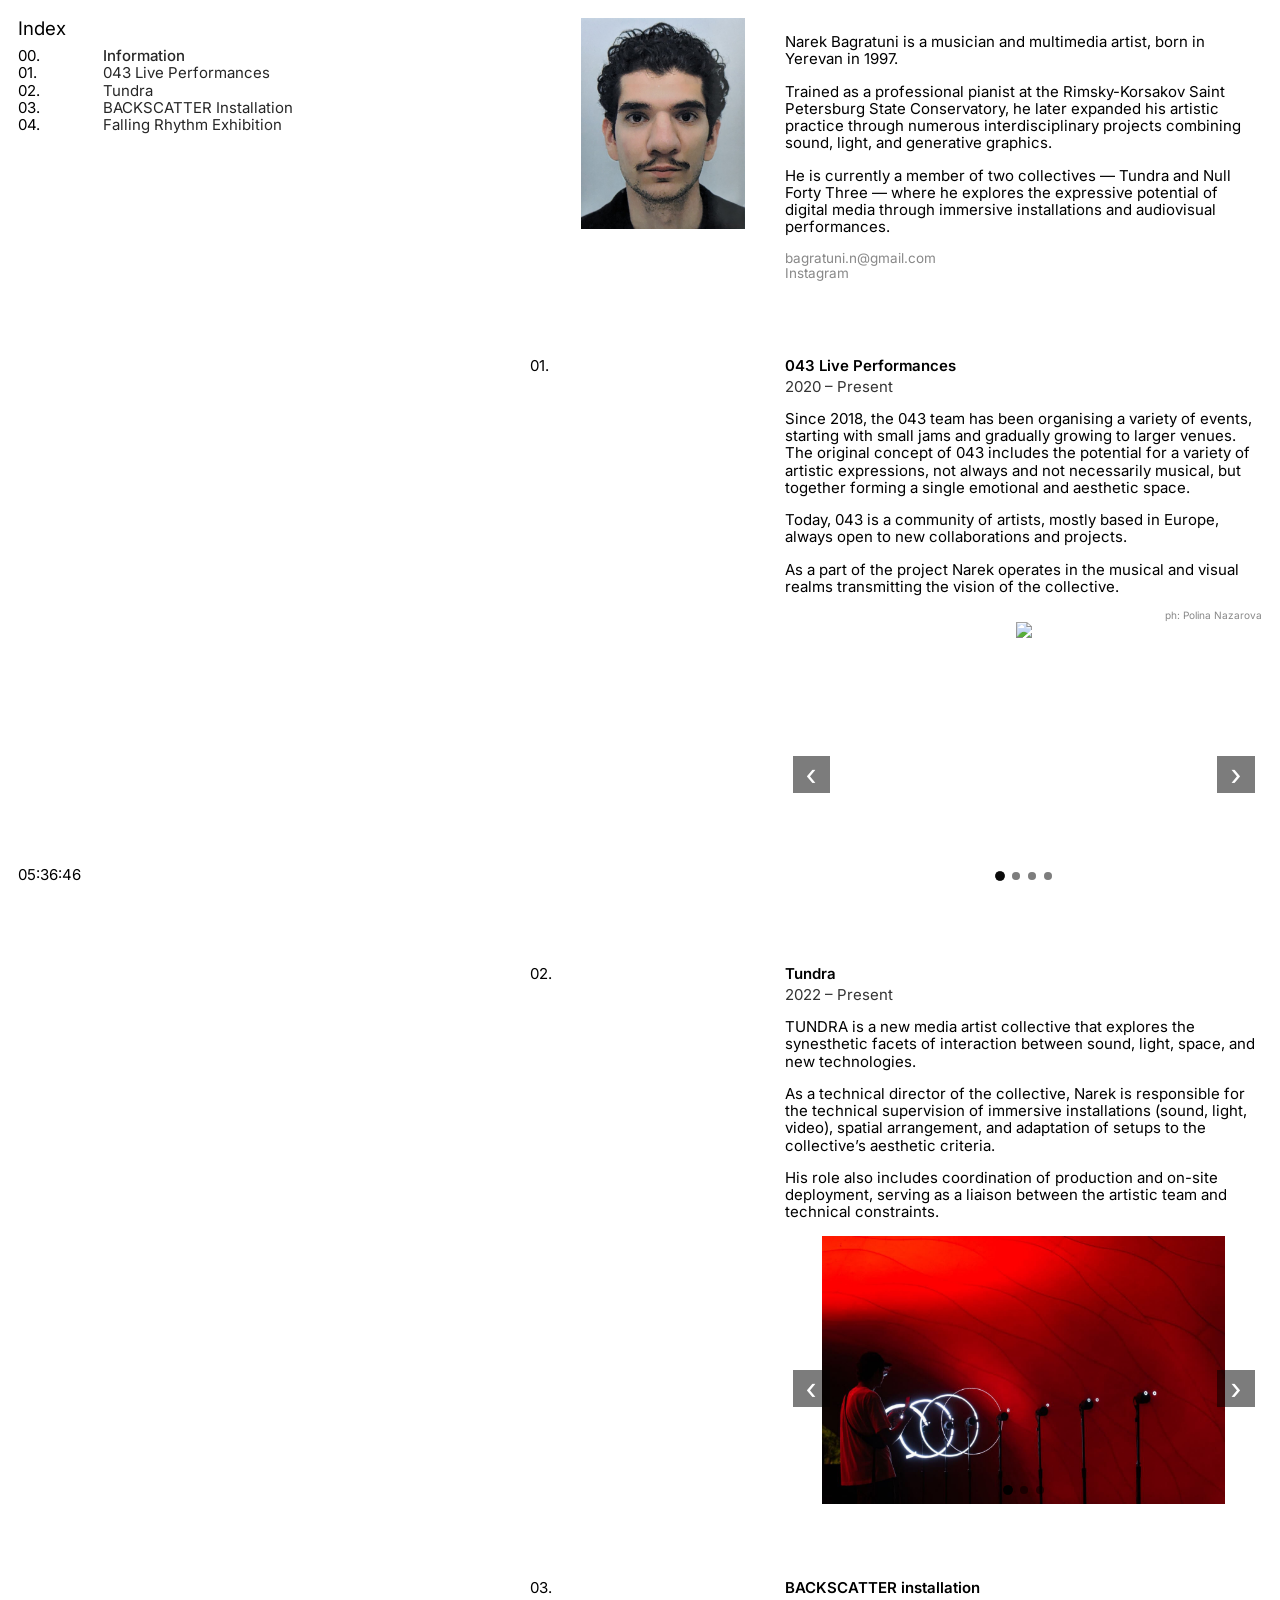
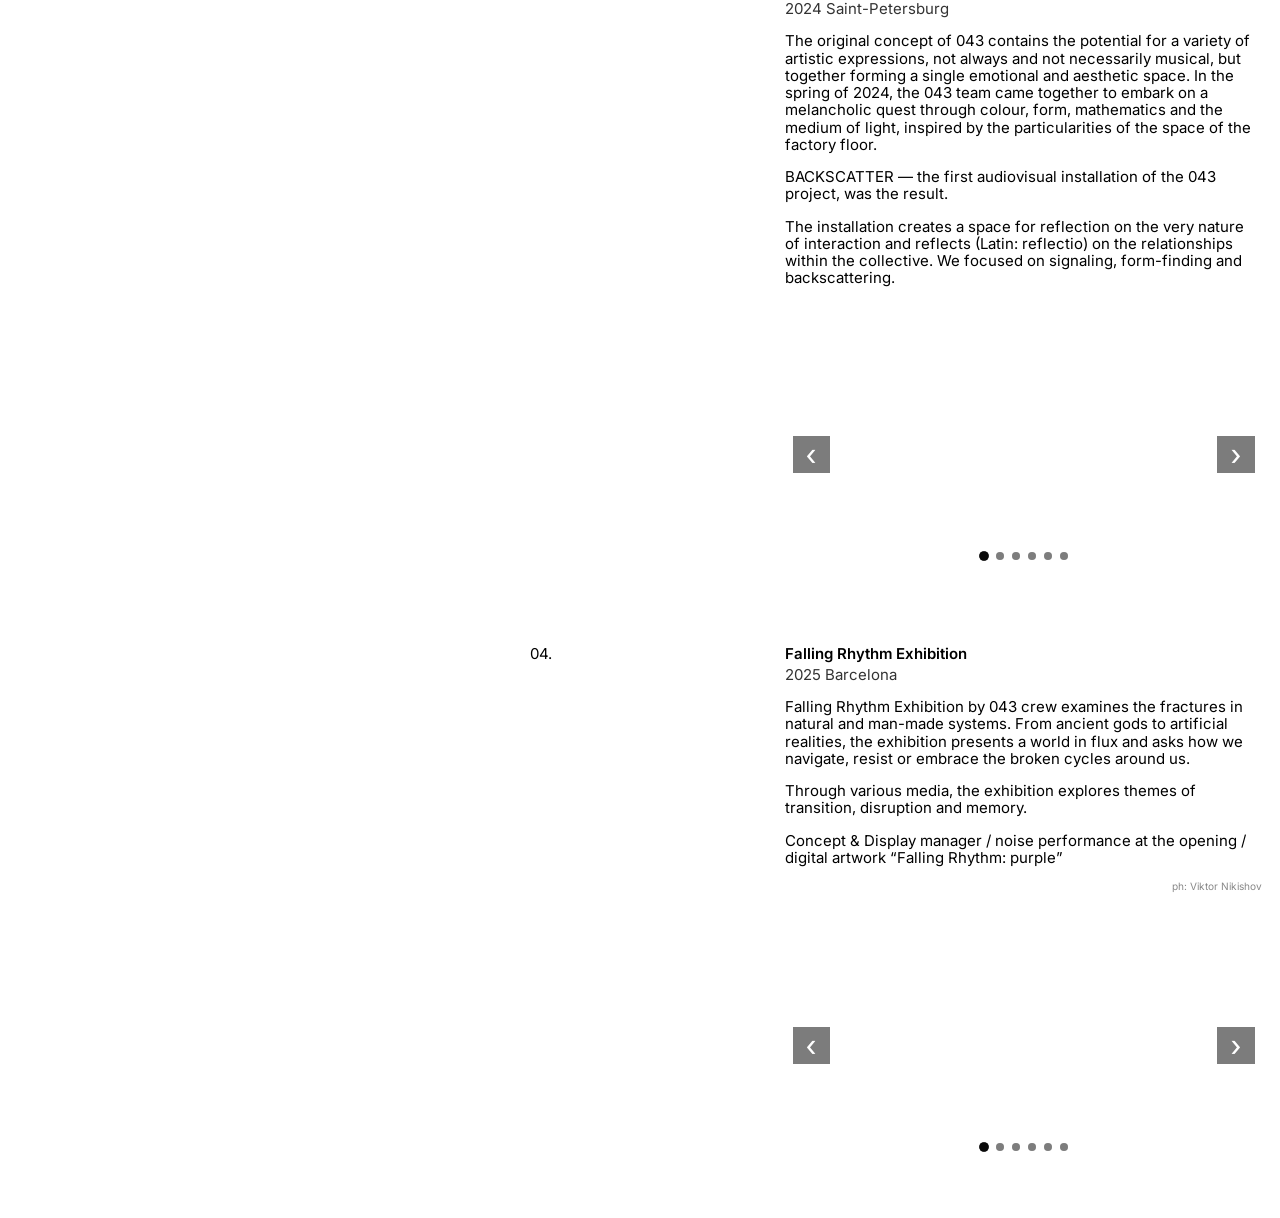
==== commit 9da99091: "Update index.html" ====
--- a/index.html
+++ b/index.html
@@ -676,7 +676,7 @@
 								<div class="ability-row">
 									<div class="image-preview"><img class="ability-icon" src="./patchnote/jazz.jpg"><img class="image-zoom-icon" src="https://cdn.steamstatic.com/apps/dota2/images/dota_react/icons/innate_icon.png"></div>
 									<div class="details-column">
-										<div class="ability-name">Дать джаззу</div>
+										<div class="ability-name">Дать джазу</div>
 										<div class="note-line">
 											<div style="width: 20px; min-width: 20px;"></div>
 											<div class="note-bullet"></div>
@@ -749,6 +749,22 @@
 									</div>
 								</div>
 							</div>
+							<div class="talents-heading">Таланты</div>
+							<div class="talents-row">
+								<div class="talents-icon" style="background-image: url(&quot;https://cdn.steamstatic.com/apps/dota2/images/dota_react/icons/talents.svg&quot;);"></div>
+								<div class="notes-list">
+									<div class="note-line">
+										<div style="width: 0px; min-width: 0px;"></div>
+										<div class="note-bullet"></div>
+										<div class="note-text">Талант 10 уровня: «+15 пив в неделю» заменено на «Таблетки с амфетамином от которых не хочется бухать»</div>
+									</div>
+									<div class="note-line">
+										<div style="width: 0px; min-width: 0px;"></div>
+										<div class="note-bullet"></div>
+										<div class="note-text">Талант 15 уровня: «Парни ультраластецкая» заменено на «Я с Артовым в КС играю»</div>
+									</div>
+								</div>
+							</div>
 						</div>
 						<div class="hero">
 							<div class="hero-header">
@@ -796,6 +812,27 @@
 											<div class="note-bullet"></div>
 											<div class="note-text">Если герой дослушал экскурсию до конца, он получает постоянный эффект «Я понял», не имеющий игрового эффекта</div>
 										</div>
+									</div>
+								</div>
+							</div>
+							<div class="talents-heading">Таланты</div>
+							<div class="talents-row">
+								<div class="talents-icon" style="background-image: url(&quot;https://cdn.steamstatic.com/apps/dota2/images/dota_react/icons/talents.svg&quot;);"></div>
+								<div class="notes-list">
+									<div class="note-line">
+										<div style="width: 0px; min-width: 0px;"></div>
+										<div class="note-bullet"></div>
+										<div class="note-text">Талант 10 уровня: «+1 к числу эффектов час игры в Arc Raiders» заменено на «+2 к числу эффектов час игры в Arc Raiders»</div>
+									</div>
+									<div class="note-line">
+										<div style="width: 0px; min-width: 0px;"></div>
+										<div class="note-bullet"></div>
+										<div class="note-text">Талант 15 уровня: бонус к совместному просмотру Похитителя Ароматов с Нареком увеличен на 60 секунд</div>
+									</div>
+									<div class="note-line">
+										<div style="width: 0px; min-width: 0px;"></div>
+										<div class="note-bullet"></div>
+										<div class="note-text">Талант 25 уровня: «+30 к урону» заменено на «Музей Ужасов Нарека Багратуни нельзя развеять»</div>
 									</div>
 								</div>
 							</div>
@@ -1049,6 +1086,27 @@
 									</div>
 								</div>
 							</div>
+							<div class="talents-heading">Таланты</div>
+							<div class="talents-row">
+								<div class="talents-icon" style="background-image: url(&quot;https://cdn.steamstatic.com/apps/dota2/images/dota_react/icons/talents.svg&quot;);"></div>
+								<div class="notes-list">
+									<div class="note-line">
+										<div style="width: 0px; min-width: 0px;"></div>
+										<div class="note-bullet"></div>
+										<div class="note-text">Талант 20 уровня: «Быстрый монтаж» заменено на «Быстрый монтаж и демонтаж»</div>
+									</div>
+									<div class="note-line">
+										<div style="width: 0px; min-width: 0px;"></div>
+										<div class="note-bullet"></div>
+										<div class="note-text">Талант 25 уровня: «ДВЖЧО» теперь можно развеять сильным развеиванием</div>
+									</div>
+									<div class="note-line">
+										<div style="width: 0px; min-width: 0px;"></div>
+										<div class="note-bullet"></div>
+										<div class="note-text">Талант 25 уровня: «+20 к скорости передвижения» заменено на «+12 к силе ловкости и интеллекту при покупке Cocaine Shard»</div>
+									</div>
+								</div>
+							</div>
 						</div>
 					</div>
 				</div>
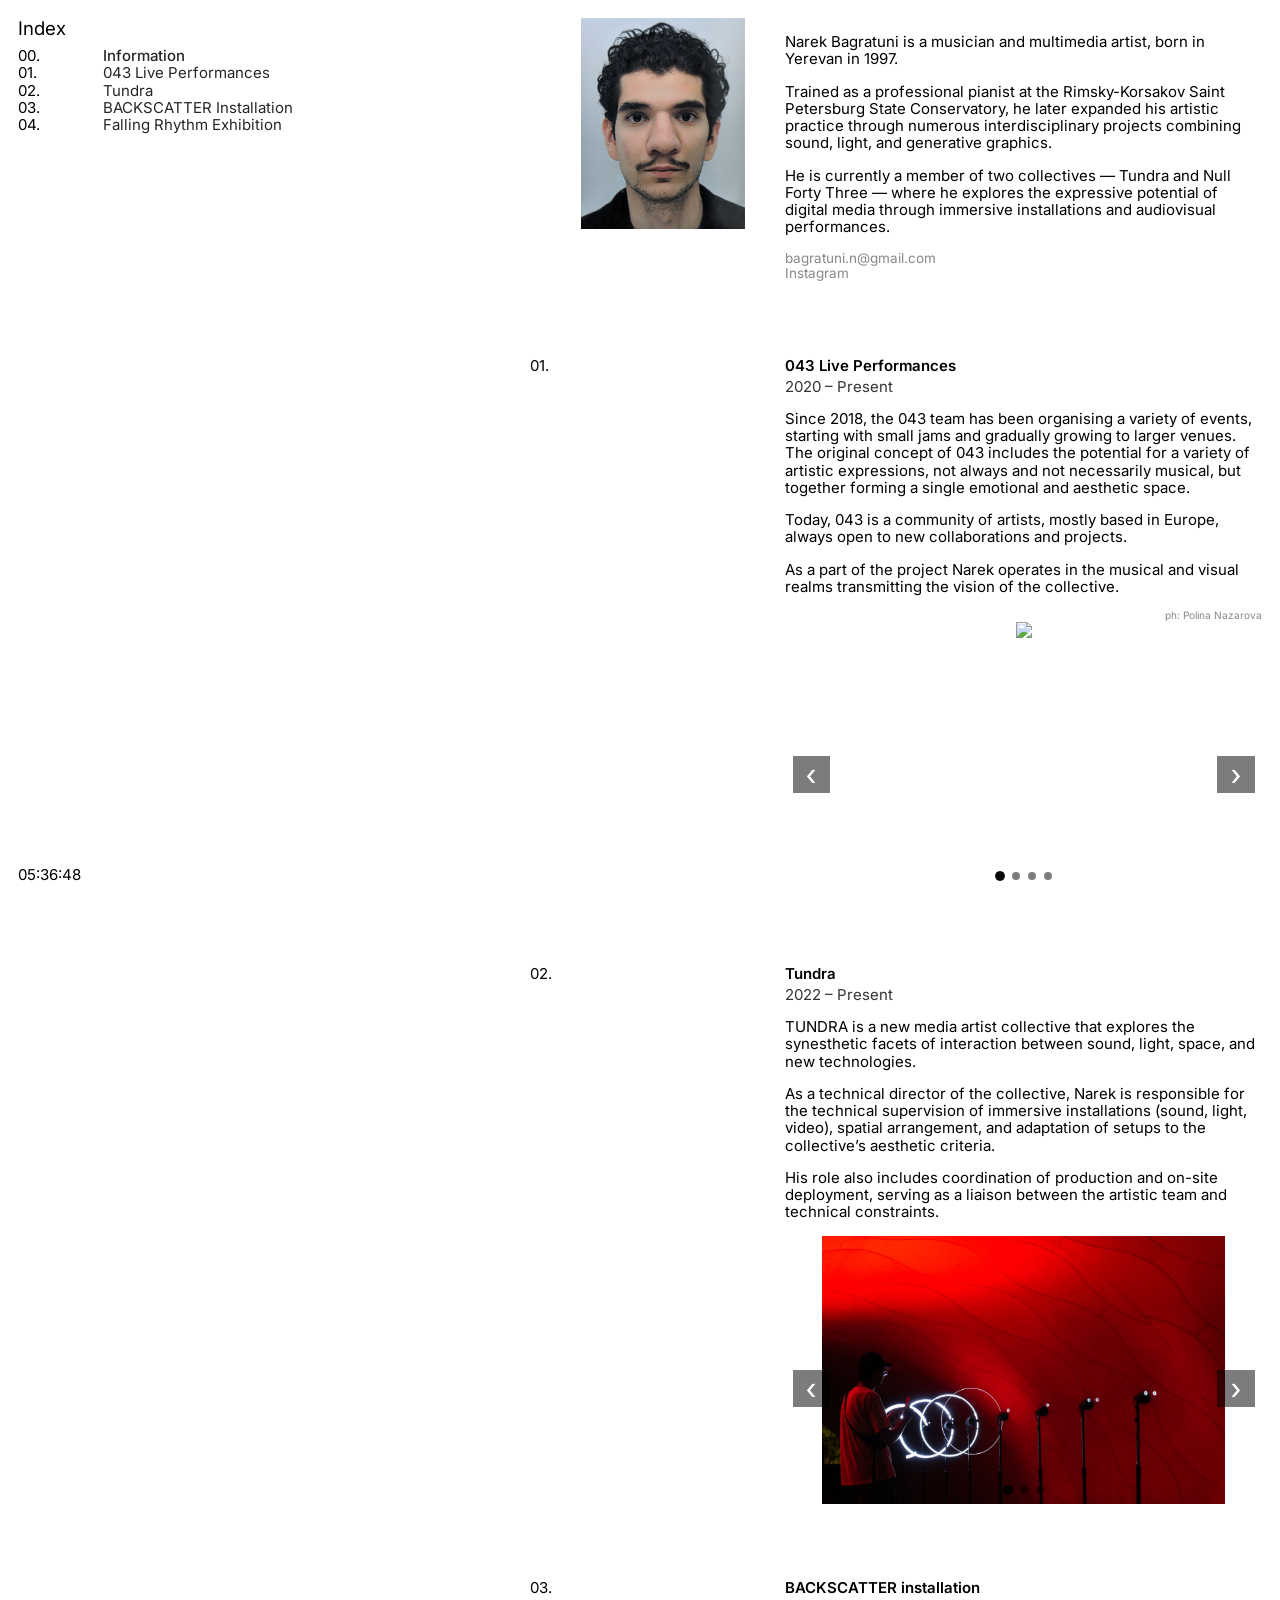
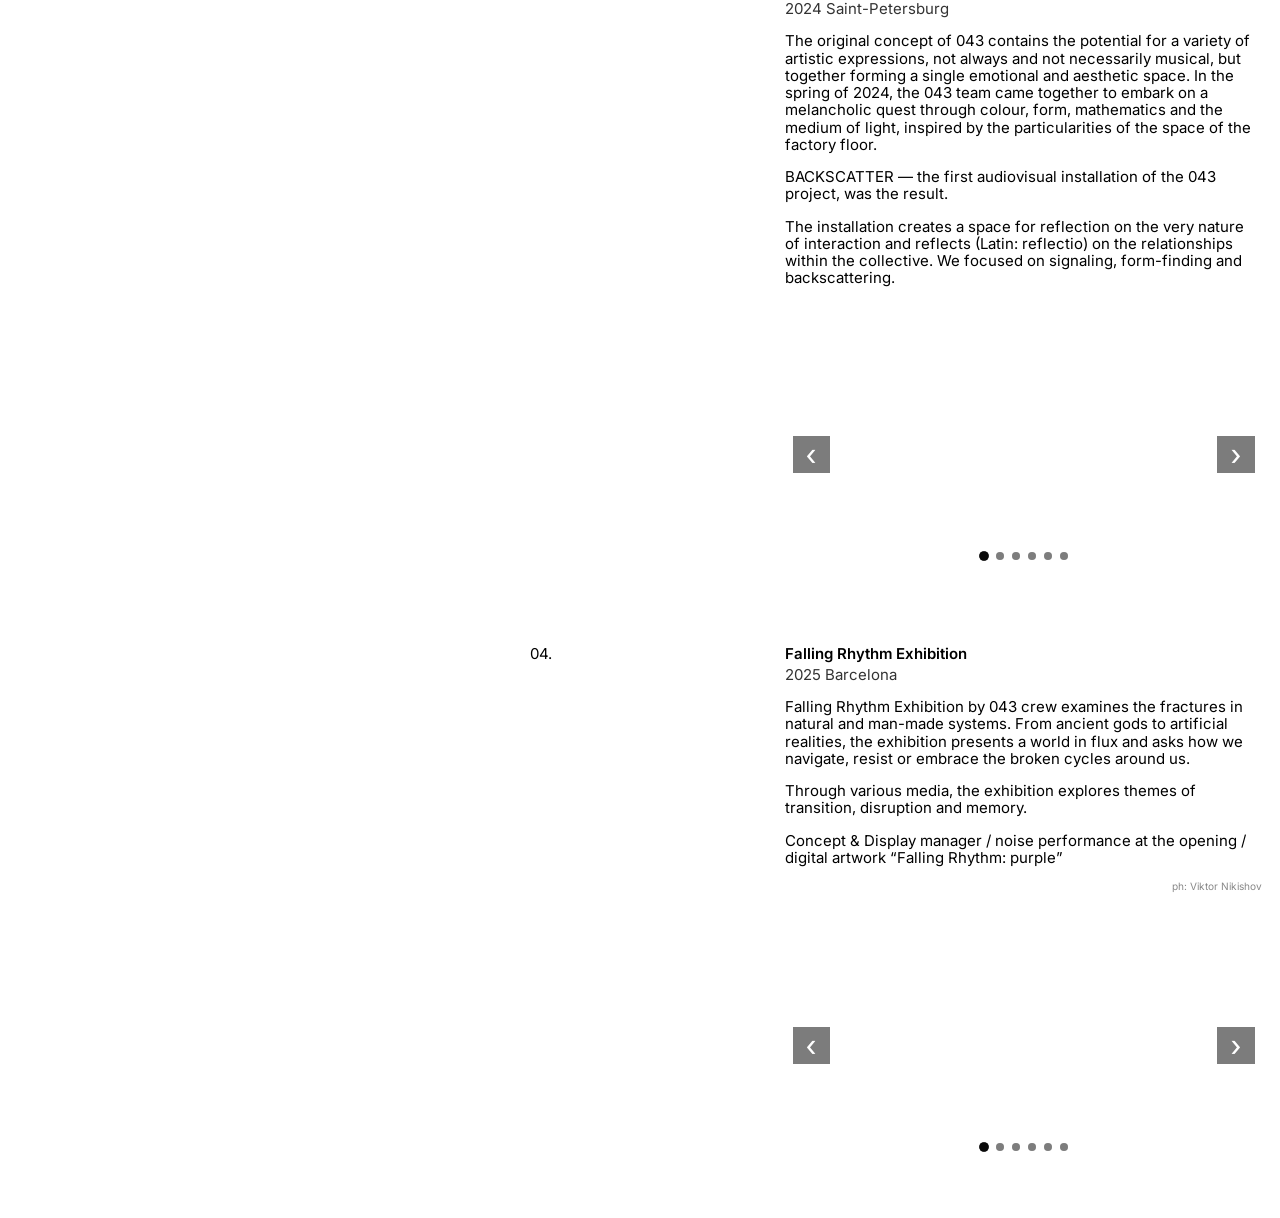
==== commit 4c7ecba2: "new" ====
--- a/index.html
+++ b/index.html
@@ -332,7 +332,7 @@
 								<div class="note-line">
 									<div style="width: 20px; min-width: 20px;"></div>
 									<div class="note-bullet"></div>
-									<div class="note-text">По многочисленным просьбам время выбора героя было увеличено с 20 до 215 секунд.</div>
+									<div class="note-text"><b>По многочисленным просьбам</b> время выбора героя было увеличено с 20 до 215 секунд.</div>
 								</div>
 							</div>
 						</div>
@@ -454,10 +454,34 @@
 							<div class="notes-group-title">Изменения механик</div>
 							<div class="notes-group-body" style="margin-bottom: 0px;">
 								<div class="note-line">
-									<div style="width: 0px; min-width: 0px;"></div>
-									<div class="note-bullet bullet-hidden"></div>
-									<div class="note-text">
-										<br><span class="Bold">Health Restoration</span></div>
+									<div style="width: 20px; min-width: 20px;"></div>
+									<div class="note-bullet"></div>
+									<div class="note-text">Шанс начать новую жизнь с понедельника увеличен с 0% до 2%.</div>
+								</div>
+								<div class="note-line">
+									<div style="width: 20px; min-width: 20px;"></div>
+									<div class="note-bullet"></div>
+									<div class="note-text">Повторное использование способности «Полежать пять минут» теперь корректно продлевает её длительность до трёх часов.</div>
+								</div>
+								<div class="note-line">
+									<div style="width: 20px; min-width: 20px;"></div>
+									<div class="note-bullet"></div>
+									<div class="note-text">Механика французской бюрократии переработана: теперь необходимые документы выбираются случайным образом после подачи заявления.</div>
+								</div>
+								<div class="note-line">
+									<div style="width: 20px; min-width: 20px;"></div>
+									<div class="note-bullet"></div>
+									<div class="note-text">Эффект «Надо бы помыть посуду» теперь суммируется неограниченное количество раз.</div>
+								</div>
+								<div class="note-line">
+									<div style="width: 20px; min-width: 20px;"></div>
+									<div class="note-bullet"></div>
+									<div class="note-text">Исправлена ошибка, позволявшая лечь спать до 02:00.</div>
+								</div>
+								<div class="note-line">
+									<div style="width: 20px; min-width: 20px;"></div>
+									<div class="note-bullet"></div>
+									<div class="note-text">Удалена возможность полностью понять, что происходит.</div>
 								</div>
 							</div>
 						</div>
@@ -539,7 +563,7 @@
 							<div class="item-header">
 								<div class="item-icon" style="background-image: url(&quot;./patchnote/cocaine.png&quot;); background-size: cover; background-position: center;"></div>
 								<div class="details-column">
-									<div class="item-name">Орех</div>
+									<div class="item-name">Cocaine's Shard</div>
 								</div>
 							</div>
 							<div class="notes-list">
@@ -555,13 +579,13 @@
 									<div class="note-bullet"></div>
 									<div class="note-text">Теперь можно включить альтернативное применение, чтобы начертить прямую линию</div>
 								</div>
-								<div class="note-line aghs-shard">
-									<div class="note-bullet"></div>
-									<div class="note-text">Теперь выдаётся с начала матча в количестве 6 штук герою Warcock</div>
-								</div>
 								<div class="note-line">
 									<div class="note-bullet"></div>
 									<div class="note-text">Время перезарядки предмета теперь зависит от уровня героя</div>
+								</div>
+								<div class="note-line">
+									<div class="note-bullet"></div>
+									<div class="note-text">Теперь выдаётся с начала матча в количестве 6 штук герою <b>Warcock</b></div>
 								</div>
 							</div>
 						</div>
@@ -668,6 +692,11 @@
 								<div class="note-line">
 									<div style="width: 0px; min-width: 0px;"></div>
 									<div class="note-bullet"></div>
+									<div class="note-text">Исправлена ошибка наложения эффекта голода во момент начала поиска игры в группе</div>
+								</div>
+								<div class="note-line">
+									<div style="width: 0px; min-width: 0px;"></div>
+									<div class="note-bullet"></div>
 									<div class="note-text">Количество подарков скоро будет увеличено</div>
 								</div>
 							</div>
@@ -681,6 +710,11 @@
 											<div style="width: 20px; min-width: 20px;"></div>
 											<div class="note-bullet"></div>
 											<div class="note-text">Количество нот в соляге увеличено с 63 на такт до 98 на такт</div>
+										</div>
+										<div class="note-line aghs-shard">
+											<div style="width: 20px; min-width: 20px;"></div>
+											<div class="note-bullet"></div>
+											<div class="note-text">Улучшение от Cocaine's Shard: ускоряет BBM на 20%.</div>
 										</div>
 									</div>
 								</div>
@@ -735,6 +769,11 @@
 											<div class="note-bullet"></div>
 											<div class="note-text">Теперь за каждого героя, убитого этой способностью, владельцу навсегда даётся эффект, увеличивающий броню на 1/1,5/2 в зависимости от текущего уровня способности.</div>
 										</div>
+										<div class="note-line aghs-shard">
+											<div style="width: 20px; min-width: 20px;"></div>
+											<div class="note-bullet"></div>
+											<div class="note-text">Улучшение от Cocaine's Shard: позволяет не выплачивать золото союзникам.</div>
+										</div>
 									</div>
 								</div>
 								<div class="ability-row">
@@ -872,7 +911,7 @@
 										<div class="note-line aghs-shard">
 											<div style="width: 20px; min-width: 20px;"></div>
 											<div class="note-bullet"></div>
-											<div class="note-text">Добавлено улучшение от Aghanim’s Shard</div>
+											<div class="note-text">Добавлено улучшение от Cocaine’s Shard</div>
 										</div>
 										<div class="note-line">
 											<div style="width: 40px; min-width: 40px;"></div>
@@ -1071,7 +1110,7 @@
 										<div class="note-line aghs-shard">
 											<div style="width: 20px; min-width: 20px;"></div>
 											<div class="note-bullet"></div>
-											<div class="note-text">Теперь эту способность дарует Aghanim's Shard</div>
+											<div class="note-text">Теперь эту способность дарует Cocaine's Shard</div>
 										</div>
 										<div class="note-line">
 											<div style="width: 20px; min-width: 20px;"></div>
--- a/dota-patchnote.css
+++ b/dota-patchnote.css
@@ -568,7 +568,7 @@
   background-image: url("https://cdn.steamstatic.com/apps/dota2/images/dota_react/heroes/stats/aghs_scepter_icon.png");
 }
 #dota-page-container .note-line.aghs-shard .note-bullet {
-  background-image: url("https://cdn.steamstatic.com/apps/dota2/images/dota_react/heroes/stats/aghs_shard_icon.png");
+  background-image: url("./patchnote/shard.png");
 }
 #dota-page-container .note-line.aghs-scepter,
 #dota-page-container .note-line.aghs-shard {
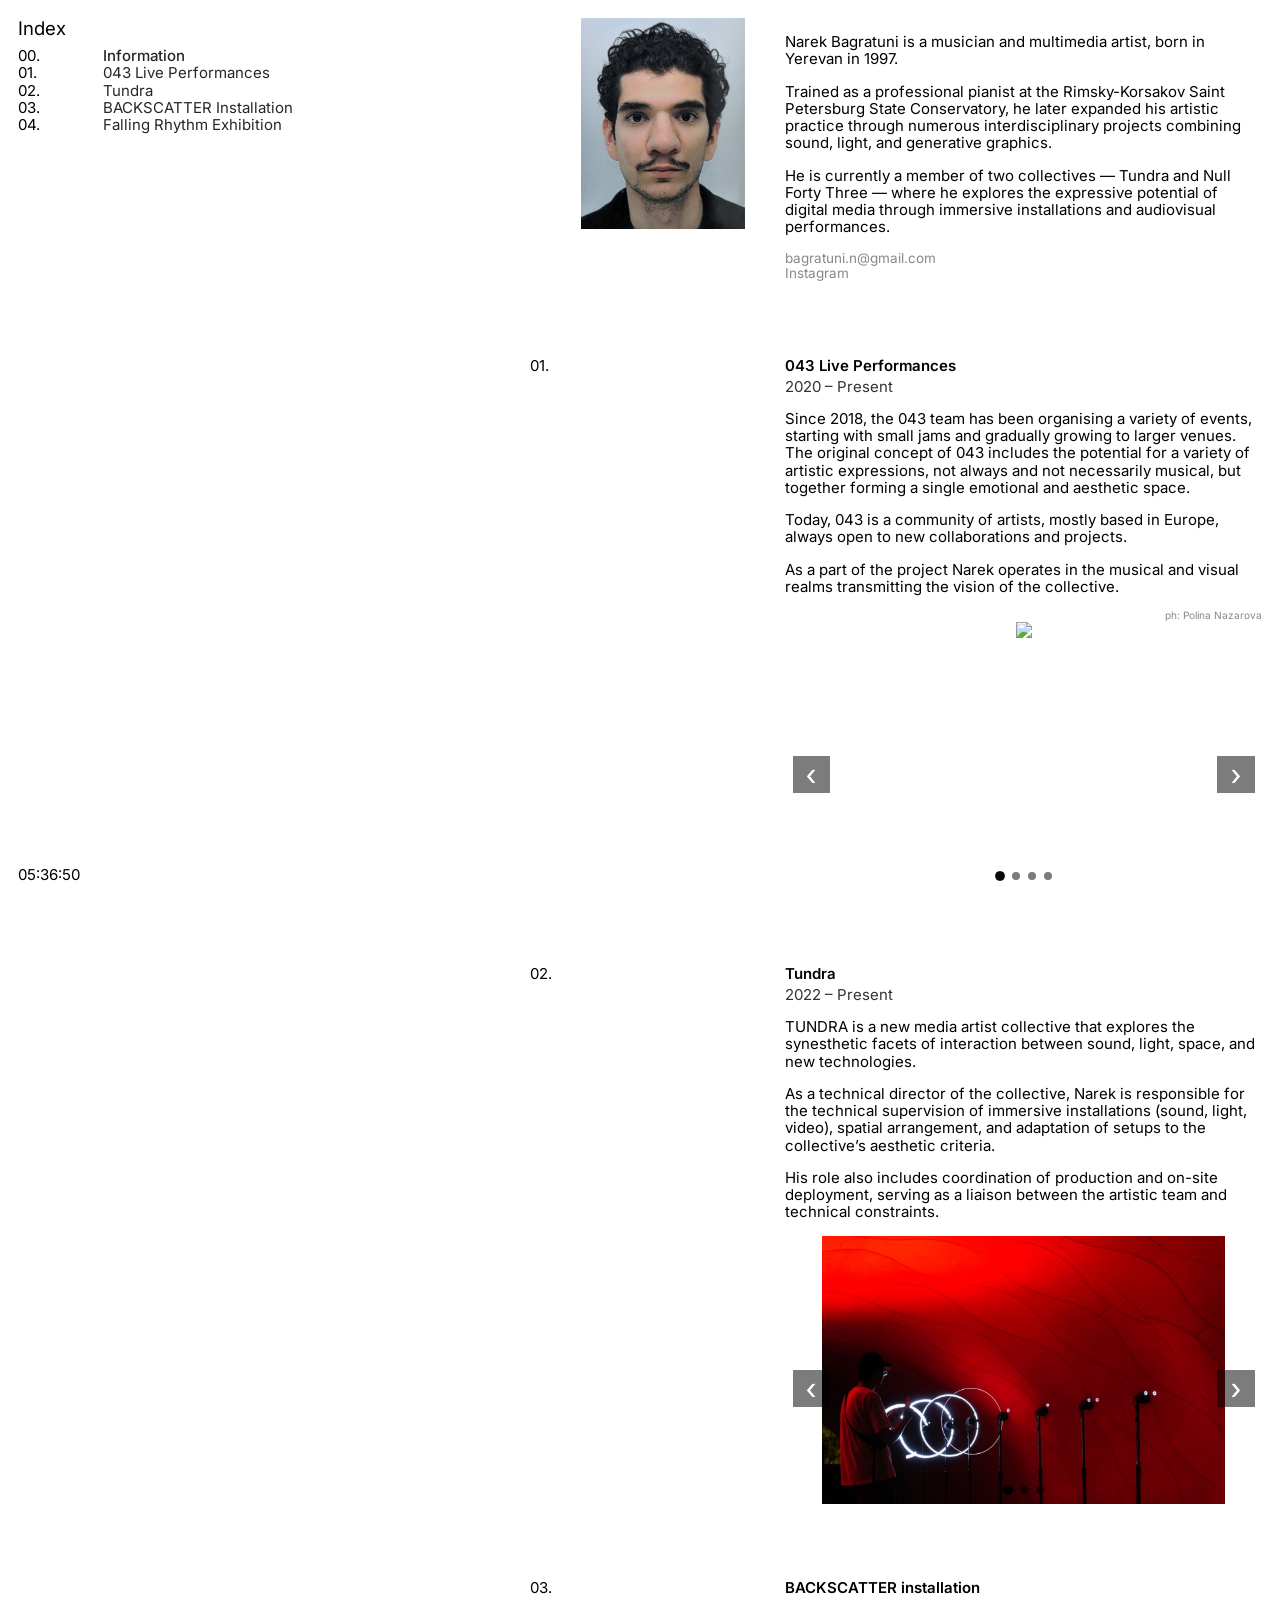
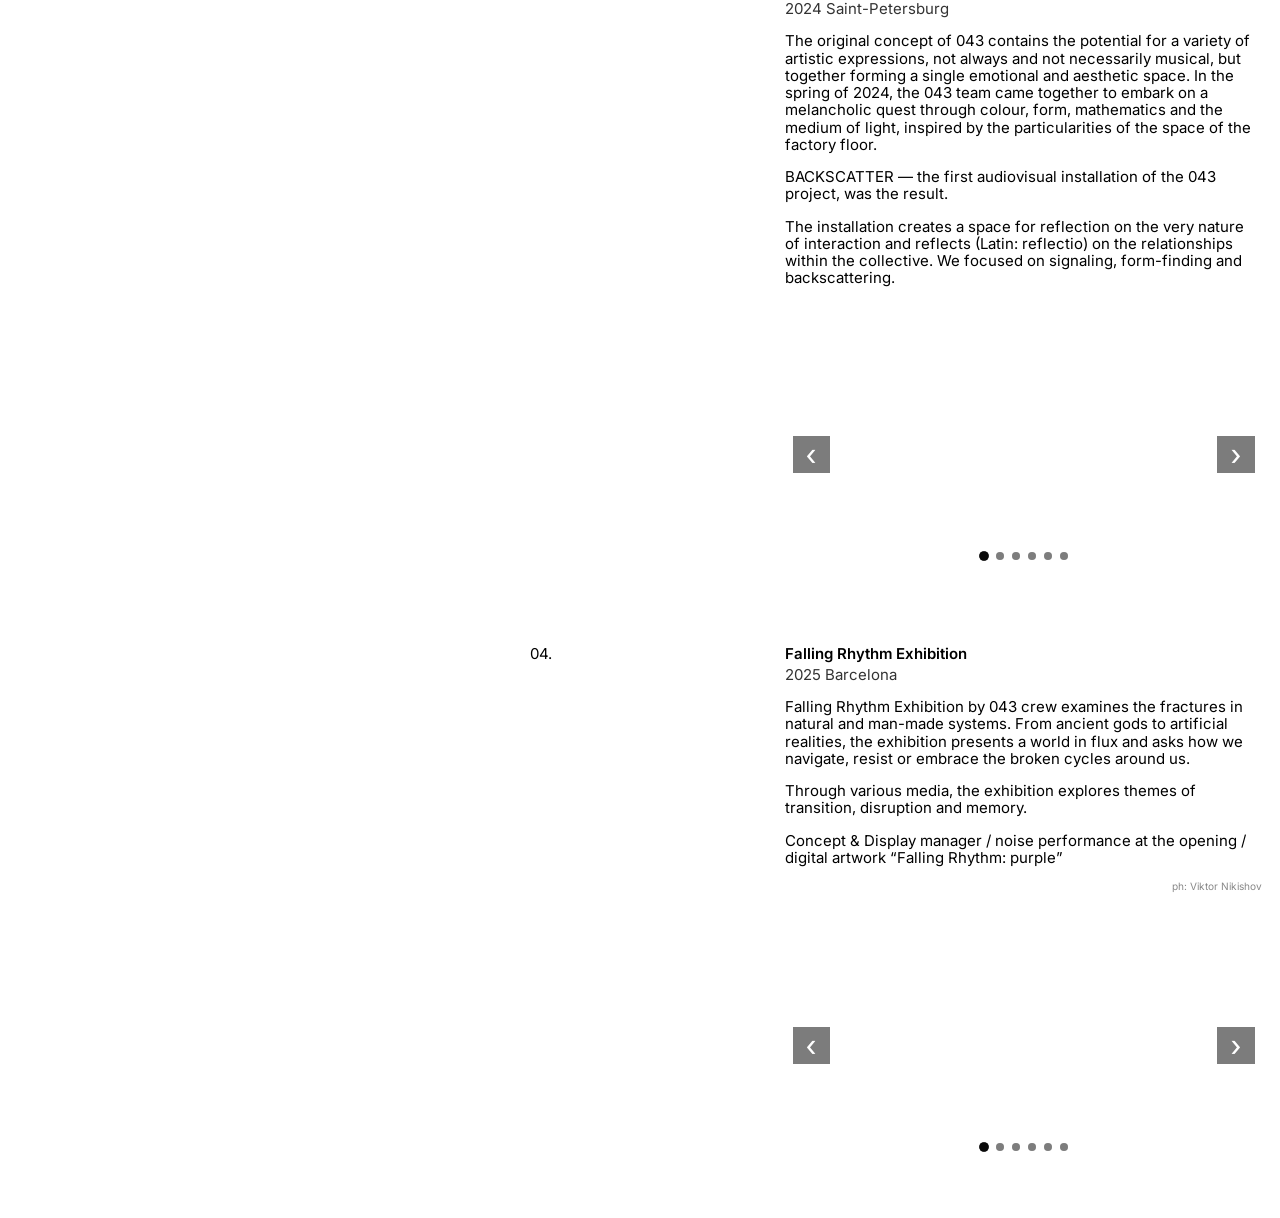
==== commit 93291d72: "final" ====
--- a/index.html
+++ b/index.html
@@ -692,7 +692,7 @@
 								<div class="note-line">
 									<div style="width: 0px; min-width: 0px;"></div>
 									<div class="note-bullet"></div>
-									<div class="note-text">Исправлена ошибка наложения эффекта голода во момент начала поиска игры в группе</div>
+									<div class="note-text">Исправлена ошибка наложения эффекта голода в момент начала поиска игры в группе</div>
 								</div>
 								<div class="note-line">
 									<div style="width: 0px; min-width: 0px;"></div>
@@ -714,7 +714,7 @@
 										<div class="note-line aghs-shard">
 											<div style="width: 20px; min-width: 20px;"></div>
 											<div class="note-bullet"></div>
-											<div class="note-text">Улучшение от Cocaine's Shard: ускоряет BBM на 20%.</div>
+											<div class="note-text">Улучшение от Cocaine's Shard: ускоряет BPM на 20%.</div>
 										</div>
 									</div>
 								</div>
@@ -853,6 +853,17 @@
 										</div>
 									</div>
 								</div>
+								<div class="ability-row">
+									<img class="ability-icon" src="./patchnote/scresti.jpg">
+									<div class="details-column">
+										<div class="ability-name">???</div>
+										<div class="note-line">
+											<div style="width: 20px; min-width: 20px;"></div>
+											<div class="note-bullet"></div>
+											<div class="note-text">Пассивная способность, в случайный момент времени герой может получить дебаф, заставляющий всех окружающих союзных героев вокруг поскрести</div>
+										</div>
+									</div>
+								</div>
 							</div>
 							<div class="talents-heading">Таланты</div>
 							<div class="talents-row">
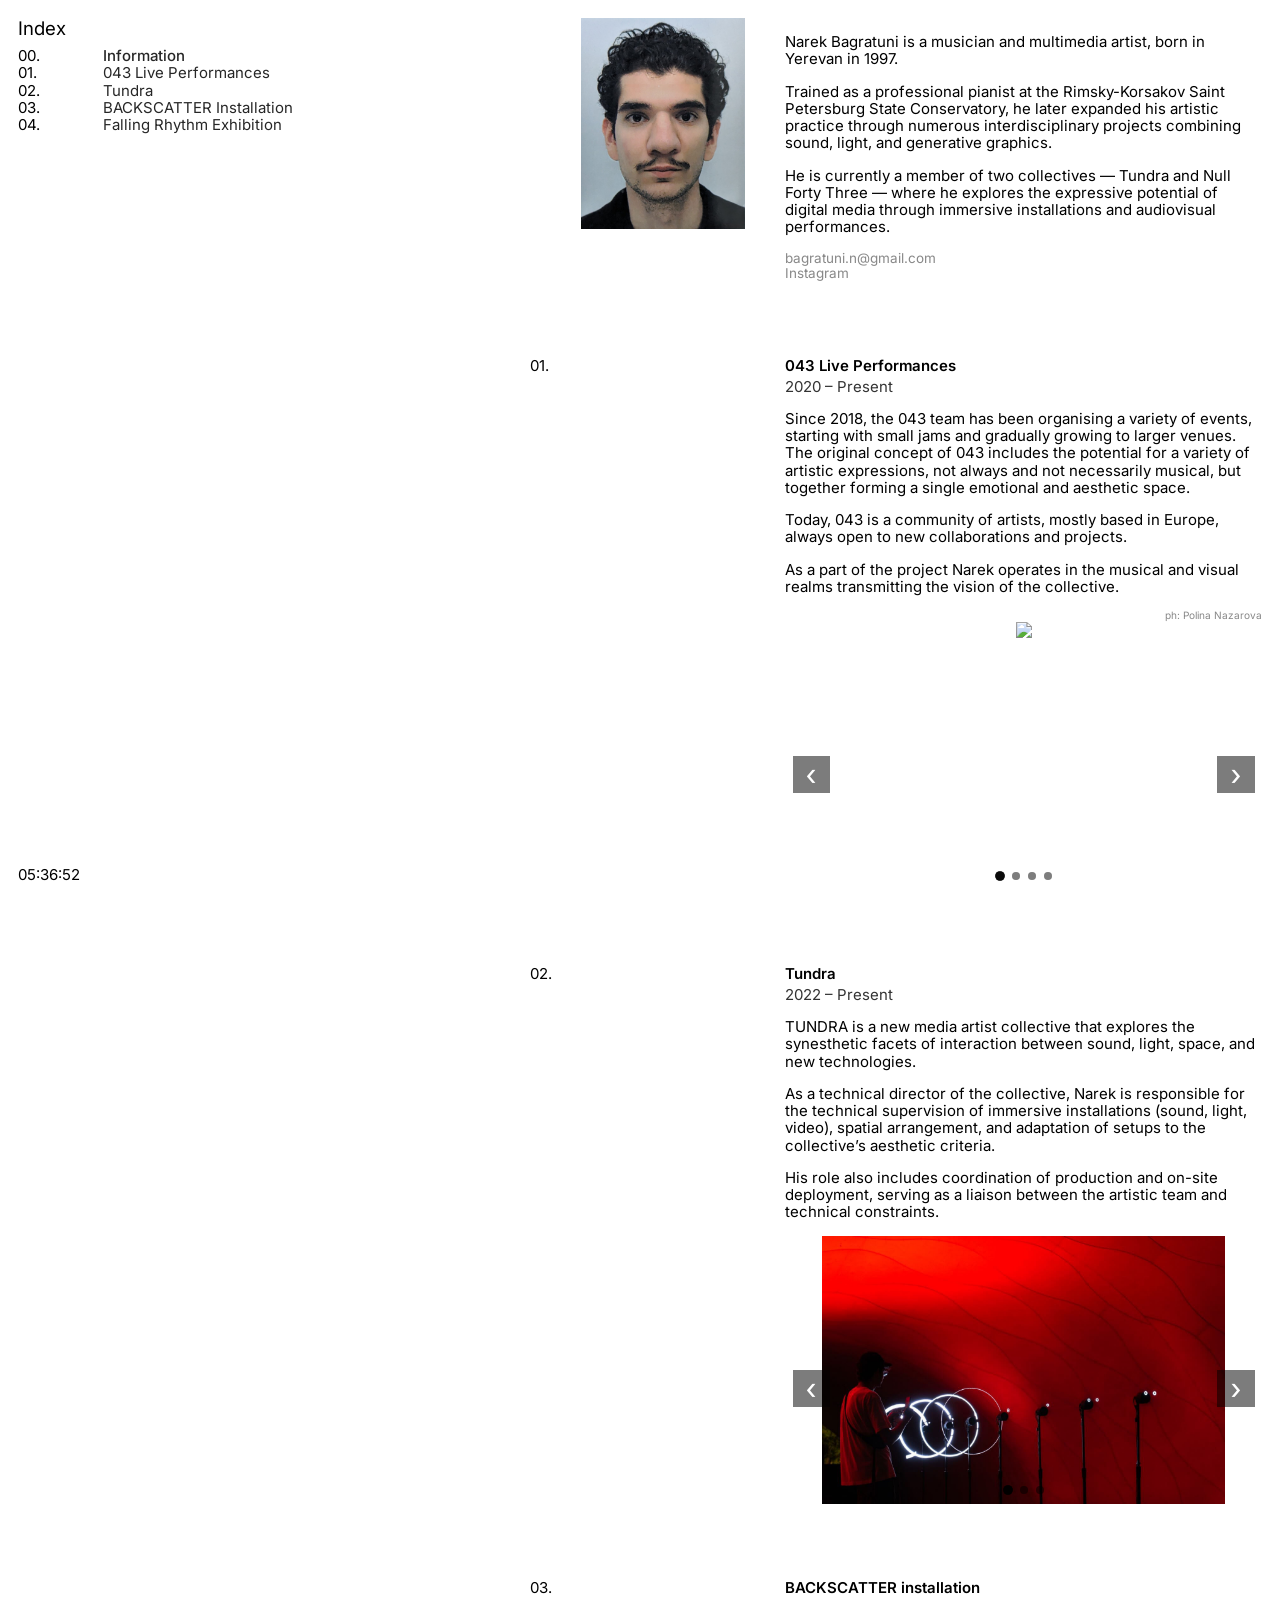
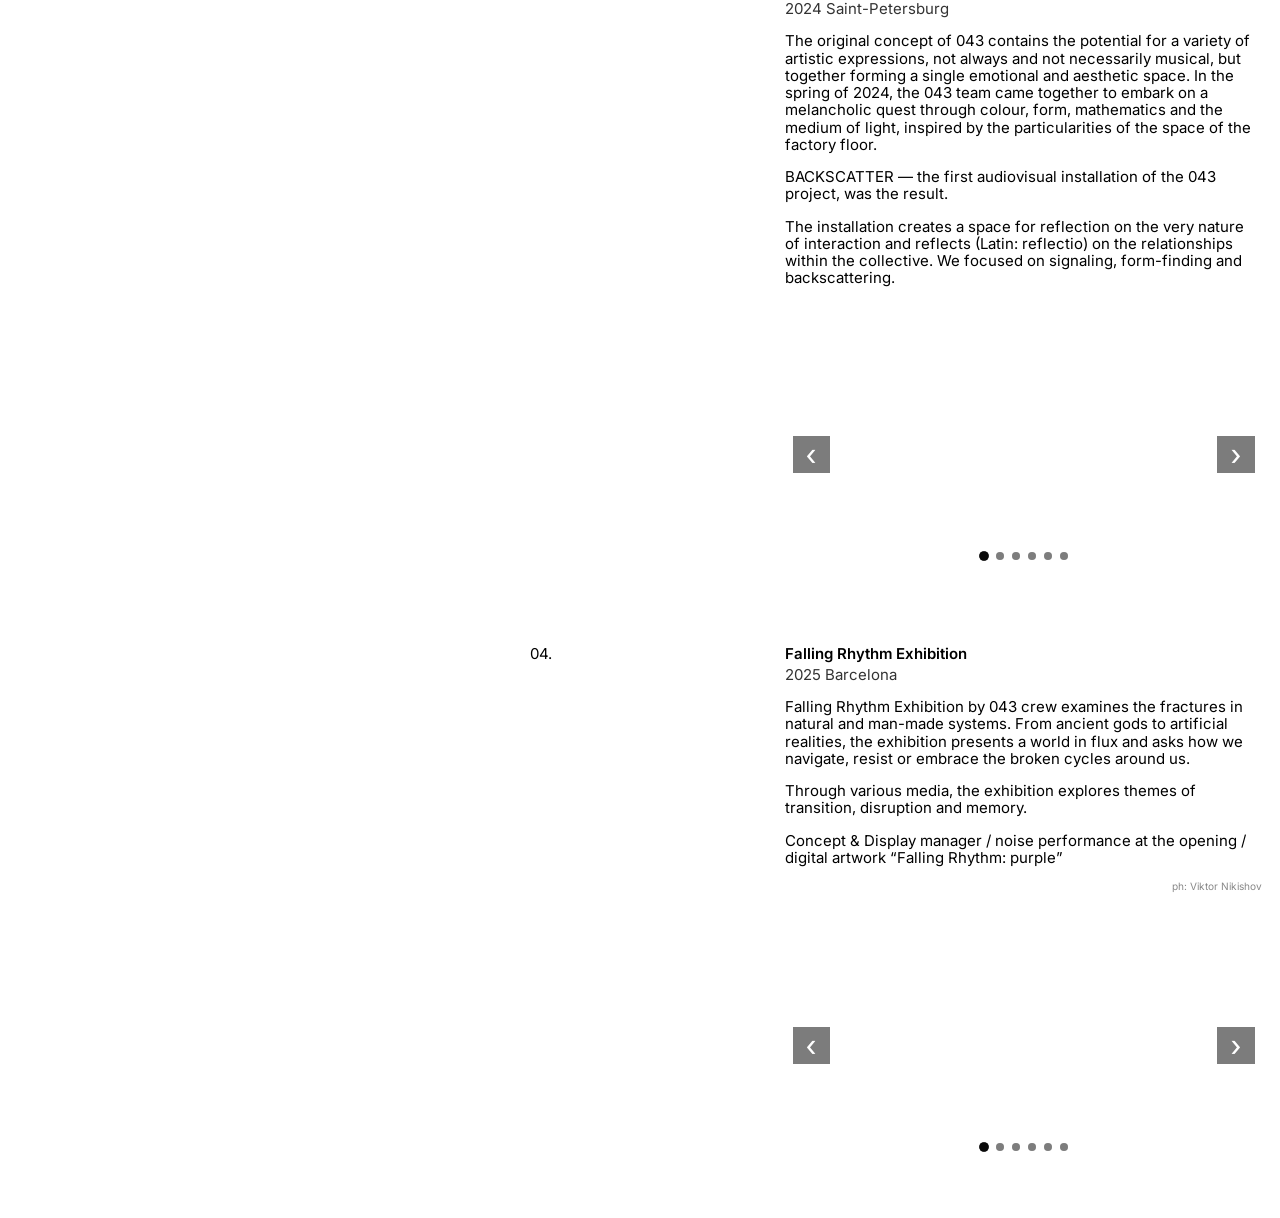
==== commit f50391e2: "Update index.html" ====
--- a/index.html
+++ b/index.html
@@ -719,6 +719,32 @@
 									</div>
 								</div>
 								<div class="ability-row">
+									<img class="ability-icon" src="./patchnote/raskachivanie.png">
+									<div class="details-column">
+										<div class="ability-name">Раскачивание</div>
+										<div class="note-line">
+											<div style="width: 20px; min-width: 20px;"></div>
+											<div class="note-bullet"></div>
+											<div class="note-text">Новая пассивная способность</div>
+										</div>
+										<div class="note-line">
+											<div style="width: 20px; min-width: 20px;"></div>
+											<div class="note-bullet"></div>
+											<div class="note-text">теперь возникает в практически любой ситуации</div>
+										</div>
+										<div class="note-line">
+											<div style="width: 20px; min-width: 20px;"></div>
+											<div class="note-bullet"></div>
+											<div class="note-text">амплитуда увеличена на 3,5%</div>
+										</div>
+										<div class="note-line">
+											<div style="width: 20px; min-width: 20px;"></div>
+											<div class="note-bullet"></div>
+											<div class="note-text">Теперь развеивается только сильным развеиванием, но всё равно начинается опять.</div>
+										</div>
+									</div>
+								</div>
+								<div class="ability-row">
 									<img class="ability-icon" src="https://cdn.steamstatic.com/apps/dota2/images/dota_react/abilities/nevermore_requiem.png">
 									<div class="details-column">
 										<div class="ability-name">Narequiem of Souls</div>
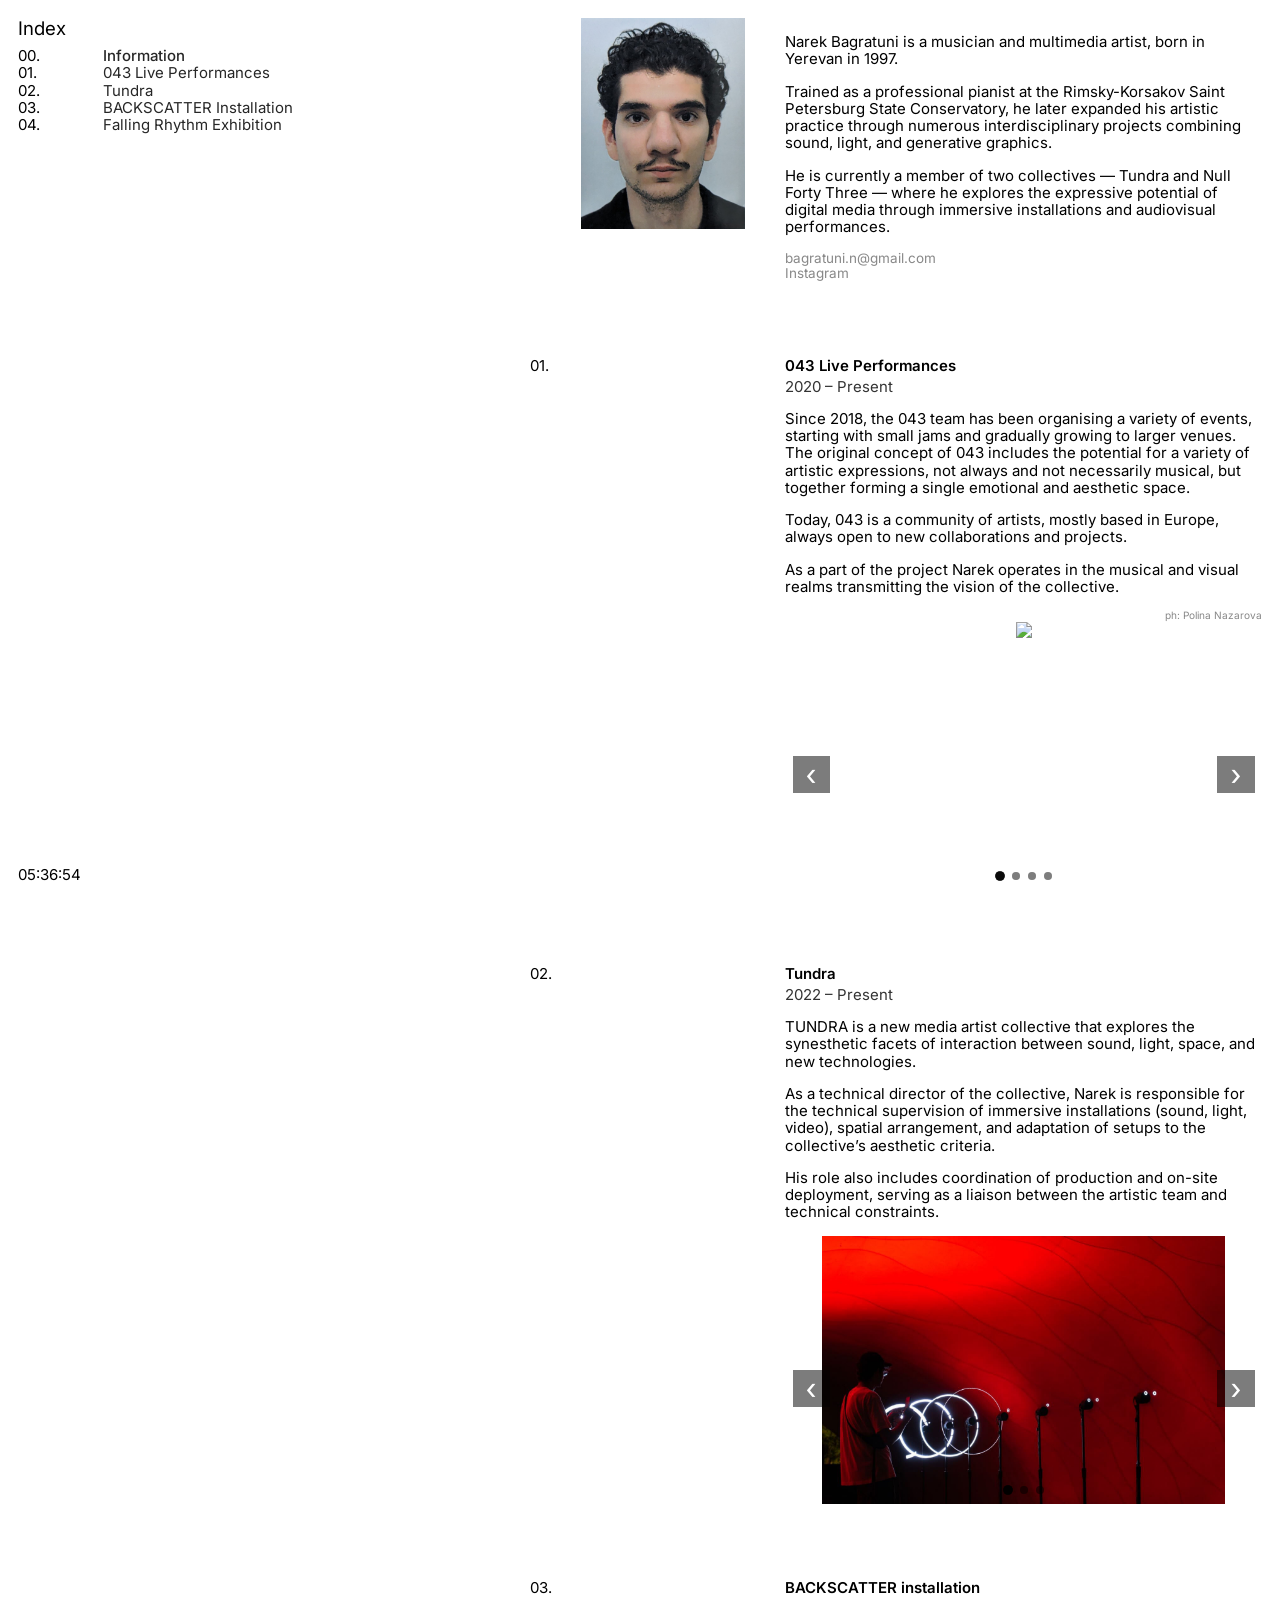
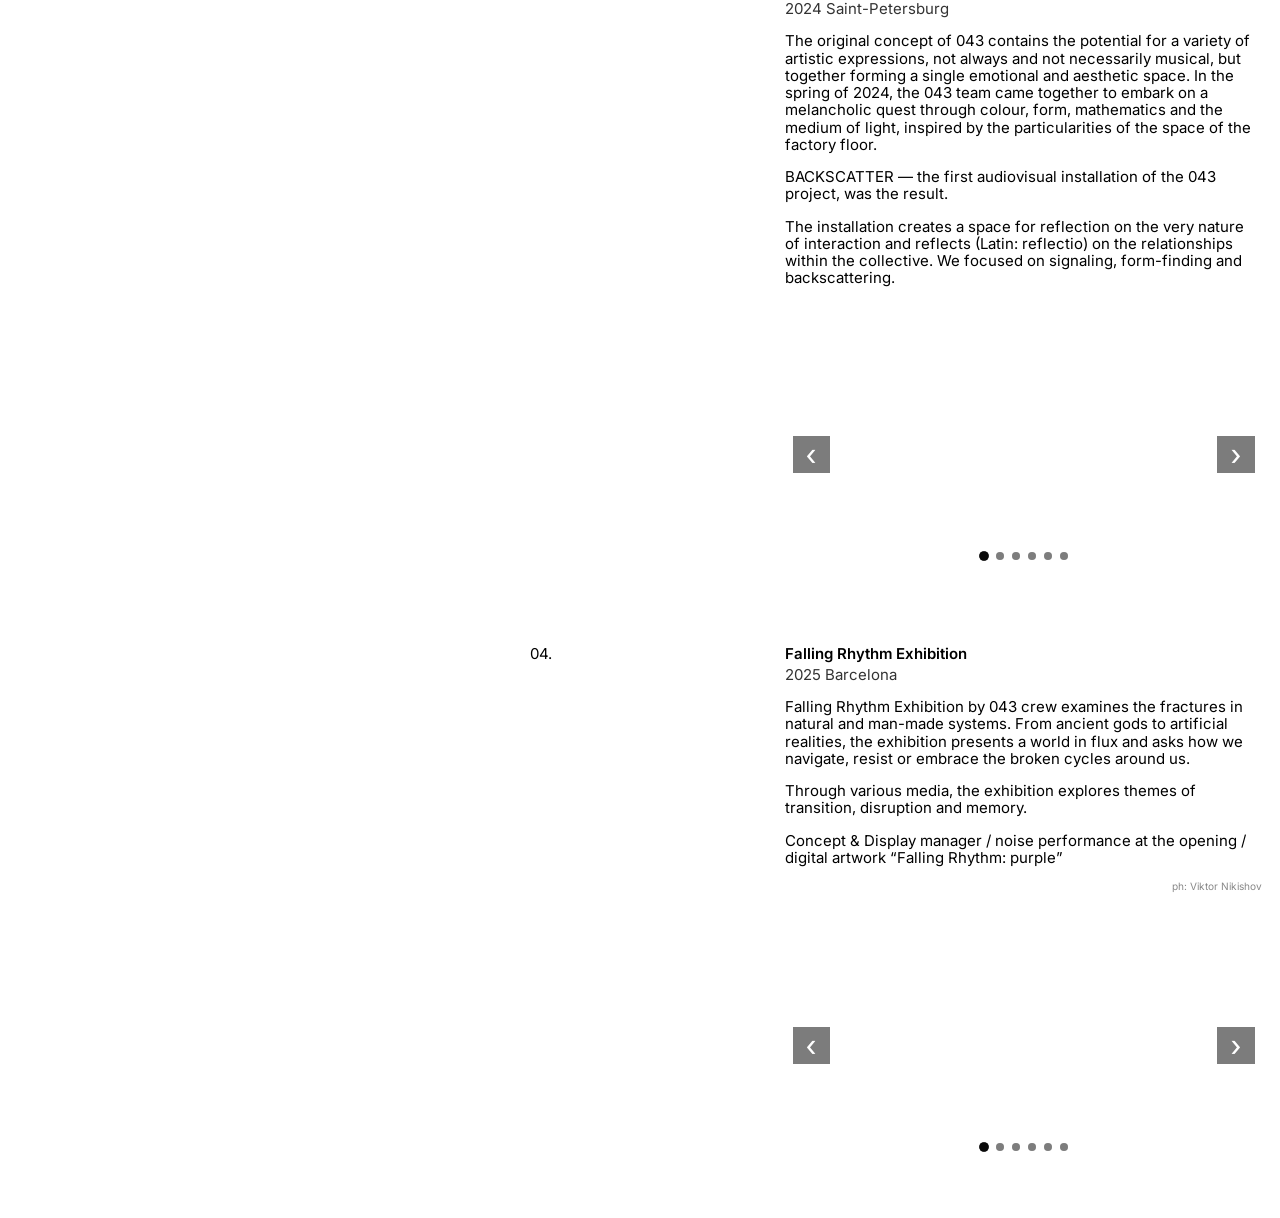
==== commit 5dcb7c6b: "test" ====
--- a/index.html
+++ b/index.html
@@ -53,7 +53,7 @@
 					<div class="page-content">
 						<div class="info-container">
 							<div class="info-main">
-								<img src="./img/photo.jpg">
+								<img id="main-photo" src="./img/photo.jpg">
 								<div class="info-text">
 									<p>Narek Bagratuni is a musician and multimedia artist, born in Yerevan in 1997.</p>
 									<p>Trained as a professional pianist at the Rimsky-Korsakov Saint Petersburg State
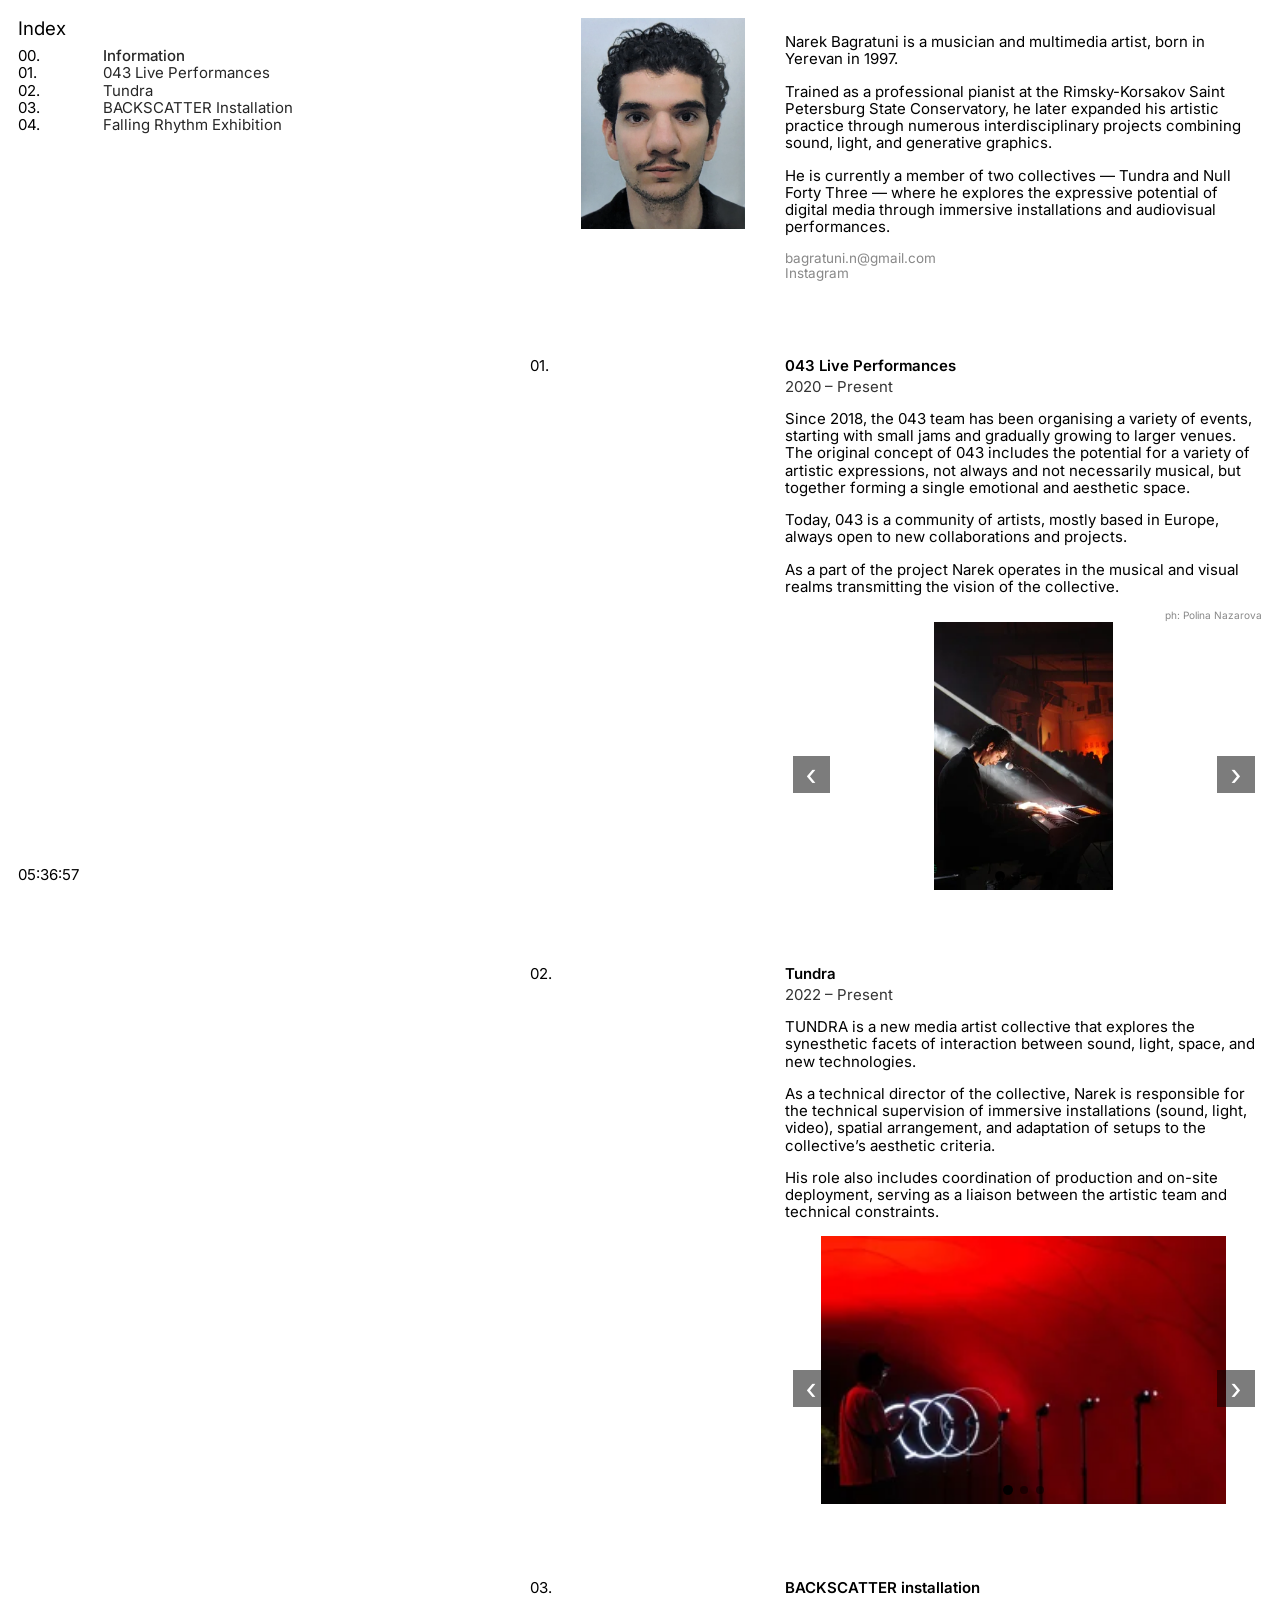
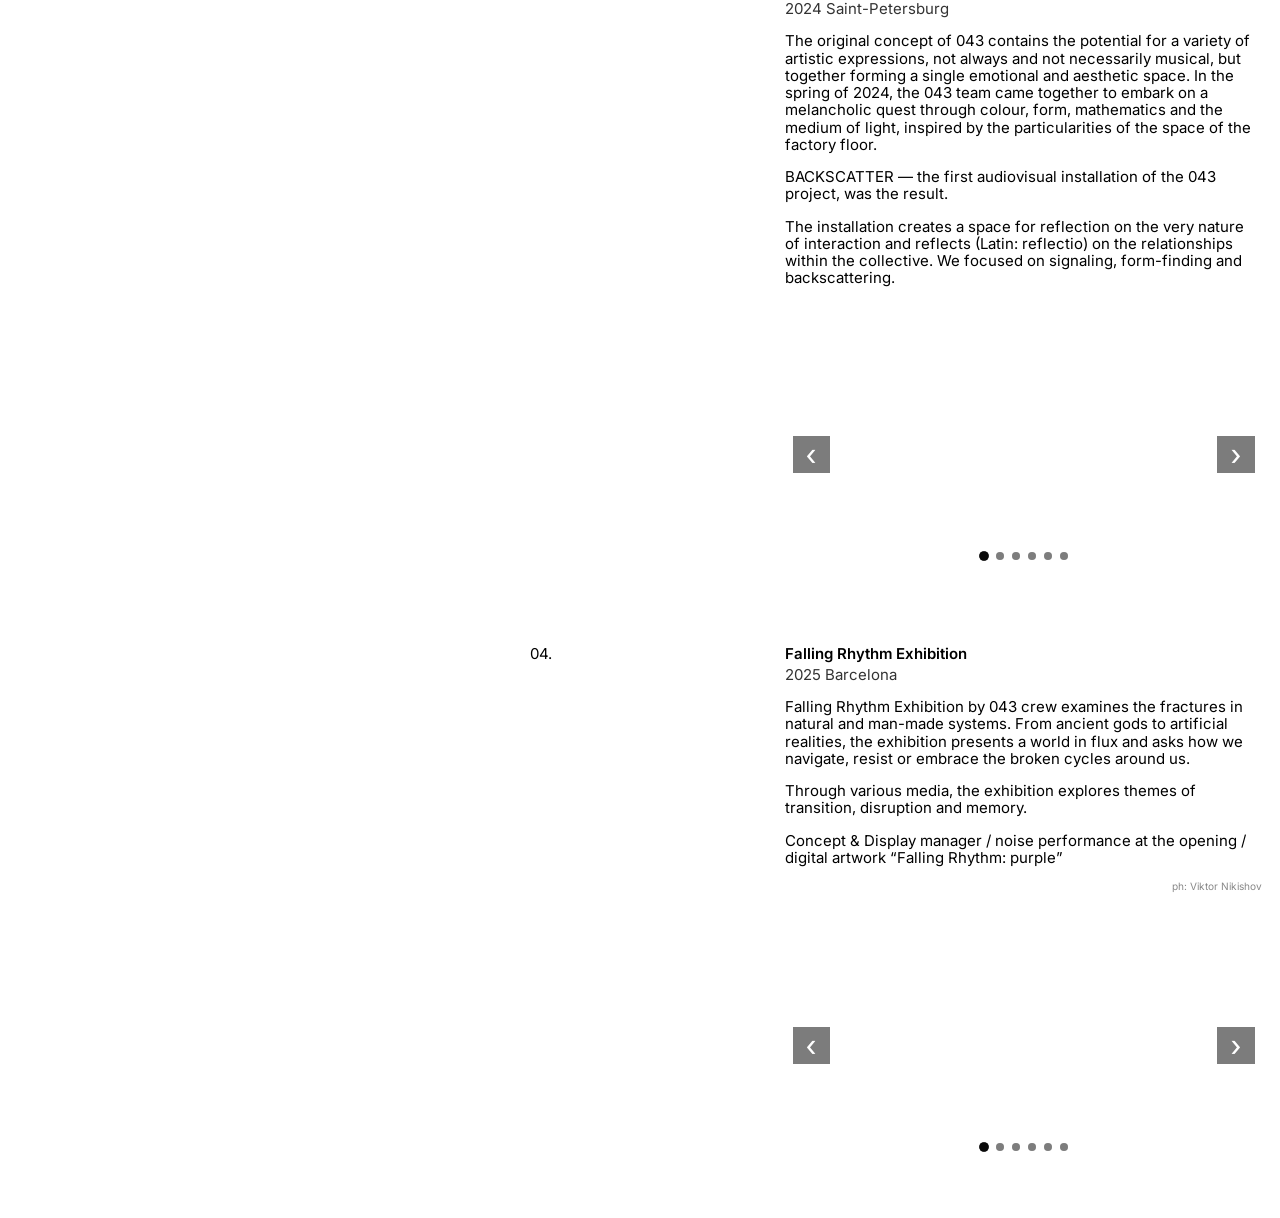
==== commit 2bca87b2: "imgs optimized" ====
--- a/index.html
+++ b/index.html
@@ -53,7 +53,7 @@
 					<div class="page-content">
 						<div class="info-container">
 							<div class="info-main">
-								<img id="main-photo" src="./img/photo.jpg">
+								<img id="main-photo" src="./img/photo.webp">
 								<div class="info-text">
 									<p>Narek Bagratuni is a musician and multimedia artist, born in Yerevan in 1997.</p>
 									<p>Trained as a professional pianist at the Rimsky-Korsakov Saint Petersburg State
@@ -97,10 +97,10 @@
 
 						<div class="gallery-wrapper">
 							<div class="project-gallery">
-								<div class="gallery-slide gallery-vertical"><img src="./img/0430.JPG"></div>
-								<div class="gallery-slide gallery-vertical"><img src="./img/0431.JPG"></div>
-								<div class="gallery-slide"><img src="./img/0432.JPG"></div>
-								<div class="gallery-slide"><img src="./img/0433.JPG"></div>
+								<div class="gallery-slide gallery-vertical"><img src="./img/0430.webp"></div>
+								<div class="gallery-slide gallery-vertical"><img src="./img/0431.webp"></div>
+								<div class="gallery-slide"><img src="./img/0432.webp"></div>
+								<div class="gallery-slide"><img src="./img/0433.webp"></div>
 							</div>
 						</div>
 					</div>
@@ -130,9 +130,9 @@
 
 						<div class="gallery-wrapper">
 							<div class="project-gallery">
-								<div class="gallery-slide"><img src="./img/tundra0.jpg"></div>
-								<div class="gallery-slide"><img src="./img/tundra1.png"></div>
-								<div class="gallery-slide"><img src="./img/tundra2.jpg"></div>
+								<div class="gallery-slide"><img src="./img/tundra0.webp"></div>
+								<div class="gallery-slide"><img src="./img/tundra1.webp"></div>
+								<div class="gallery-slide"><img src="./img/tundra2.webp"></div>
 							</div>
 						</div>
 					</div>
@@ -166,11 +166,11 @@
 							<div class="project-gallery">
 								<div class="gallery-slide gallery-vertical"><video autoplay muted loop
 										src="./img/backscat0.mp4" type="video/mp4"></video></div>
-								<div class="gallery-slide gallery-vertical"><img src="./img/backscat1.JPG"></div>
-								<div class="gallery-slide"><img src="./img/backscat2.jpg"></div>
-								<div class="gallery-slide"><img src="./img/backscat3.jpg"></div>
-								<div class="gallery-slide"><img src="./img/backscat4.jpg"></div>
-								<div class="gallery-slide"><img src="./img/backscat5.jpg"></div>
+								<div class="gallery-slide gallery-vertical"><img src="./img/backscat1.webp"></div>
+								<div class="gallery-slide"><img src="./img/backscat2.webp"></div>
+								<div class="gallery-slide"><img src="./img/backscat3.webp"></div>
+								<div class="gallery-slide"><img src="./img/backscat4.webp"></div>
+								<div class="gallery-slide"><img src="./img/backscat5.webp"></div>
 							</div>
 						</div>
 					</div>
@@ -204,11 +204,11 @@
 							<div class="project-gallery">
 								<div class="gallery-slide"><video autoplay muted loop src="./img/falling0.mp4"
 										type="video/mp4"></video></div>
-								<div class="gallery-slide"><img src="./img/falling1.jpg"></div>
-								<div class="gallery-slide"><img src="./img/falling2.jpg"></div>
-								<div class="gallery-slide"><img src="./img/falling3.jpg"></div>
-								<div class="gallery-slide"><img src="./img/falling4.jpg"></div>
-								<div class="gallery-slide"><img src="./img/falling5.jpg"></div>
+								<div class="gallery-slide"><img src="./img/falling1.webp"></div>
+								<div class="gallery-slide"><img src="./img/falling2.webp"></div>
+								<div class="gallery-slide"><img src="./img/falling3.webp"></div>
+								<div class="gallery-slide"><img src="./img/falling4.webp"></div>
+								<div class="gallery-slide"><img src="./img/falling5.webp"></div>
 							</div>
 						</div>
 					</div>
@@ -492,7 +492,7 @@
 					<div class="section-body">
 						<div class="neutral-item-section">
 							<div class="neutral-item-header">
-								<div class="neutral-item-icon" style="background-image: url(&quot;./patchnote/ems.png&quot;); background-size: cover; background-position: center;"></div>
+								<div class="neutral-item-icon" style="background-image: url(&quot;./patchnote/ems.webp&quot;); background-size: cover; background-position: center;"></div>
 								<div class="details-column">
 									<div class="neutral-item-name">Эмс</div>
 								</div>
@@ -506,7 +506,7 @@
 						</div>
 						<div class="neutral-item-section">
 							<div class="neutral-item-header">
-								<div class="neutral-item-icon" style="background-image: url(&quot;./patchnote/mateo.png&quot;); background-size: cover; background-position: center;"></div>
+								<div class="neutral-item-icon" style="background-image: url(&quot;./patchnote/mateo.webp&quot;); background-size: cover; background-position: center;"></div>
 								<div class="details-column">
 									<div class="neutral-item-name">Матео</div>
 								</div>
@@ -538,7 +538,7 @@
 						</div>
 						<div class="item-section" style="padding-bottom: 0px;">
 							<div class="item-header">
-								<div class="item-icon" style="background-image: url(&quot;./patchnote/benzoyl.png&quot;); background-size: cover; background-position: center;"></div>
+								<div class="item-icon" style="background-image: url(&quot;./patchnote/benzoyl.webp&quot;); background-size: cover; background-position: center;"></div>
 								<div class="details-column">
 									<div class="item-name">Бензоил пероксид</div>
 									<div class="item-subtitle"><span class="New">Новый предмет</span></div>
@@ -561,7 +561,7 @@
 						</div>
 						<div class="item-section" style="padding-bottom: 0px;">
 							<div class="item-header">
-								<div class="item-icon" style="background-image: url(&quot;./patchnote/cocaine.png&quot;); background-size: cover; background-position: center;"></div>
+								<div class="item-icon" style="background-image: url(&quot;./patchnote/cocaine.webp&quot;); background-size: cover; background-position: center;"></div>
 								<div class="details-column">
 									<div class="item-name">Cocaine's Shard</div>
 								</div>
@@ -594,7 +594,7 @@
 						</div>
 						<div class="item-section" style="padding-bottom: 0px;">
 							<div class="item-header">
-								<div class="item-icon" style="background-image: url(&quot;./patchnote/pipe.png&quot;); background-size: cover; background-position: center;"></div>
+								<div class="item-icon" style="background-image: url(&quot;./patchnote/pipe.webp&quot;); background-size: cover; background-position: center;"></div>
 								<div class="details-column">
 									<div class="item-name">Pipe of Insight</div>
 								</div>
@@ -608,7 +608,7 @@
 						</div>
 						<div class="item-section" style="padding-bottom: 0px;">
 							<div class="item-header">
-								<div class="item-icon" style="background-image: url(&quot;./patchnote/arcane-laptop.png&quot;); background-size: cover; background-position: center;"></div>
+								<div class="item-icon" style="background-image: url(&quot;./patchnote/arcane-laptop.webp&quot;); background-size: cover; background-position: center;"></div>
 								<div class="details-column">
 									<div class="item-name">Ноут Нарека</div>
 								</div>
@@ -622,7 +622,7 @@
 						</div>
 						<div class="item-section" style="padding-bottom: 0px;">
 							<div class="item-header">
-								<div class="item-icon" style="background-image: url(&quot;./patchnote/stul.png&quot;); background-size: cover; background-position: center;"></div>
+								<div class="item-icon" style="background-image: url(&quot;./patchnote/stul.webp&quot;); background-size: cover; background-position: center;"></div>
 								<div class="details-column">
 									<div class="item-name">Стул Начальника</div>
 									<div class="item-subtitle"><span class="New">Новый предмет</span></div>
@@ -637,7 +637,7 @@
 						</div>
 						<div class="item-section" style="padding-bottom: 0px;">
 							<div class="item-header">
-								<div class="item-icon" style="background-image: url(&quot;./patchnote/statues.png&quot;); background-size: cover; background-position: center;"></div>
+								<div class="item-icon" style="background-image: url(&quot;./patchnote/statues.webp&quot;); background-size: cover; background-position: center;"></div>
 								<div class="details-column">
 									<div class="item-name">Ебучая Репа</div>
 									<div class="item-subtitle"><span class="Reworked">Предмет удалён из игры</span></div>
@@ -651,7 +651,7 @@
 					<div class="section-body">
 						<div class="item-section" style="padding-bottom: 0px;">
 							<div class="item-header">
-								<div class="item-icon" style="background-image: url(&quot;./patchnote/porn.png&quot;); background-size: cover; background-position: center;"></div>
+								<div class="item-icon" style="background-image: url(&quot;./patchnote/porn.webp&quot;); background-size: cover; background-position: center;"></div>
 								<div class="details-column">
 									<div class="item-name">Запретная кассета</div>
 									<div class="item-subtitle"><span class="New">Новый нейтральный предмет</span></div>
@@ -671,7 +671,7 @@
 					<div class="section-body">
 						<div class="hero">
 							<div class="hero-header">
-								<a href="#"><img class="hero-portrait" src="./patchnote/barek.png"></a>
+								<a href="#"><img class="hero-portrait" src="./patchnote/barek.webp"></a>
 								<div class="details-column">
 									<div class="hero-name-row"><img class="hero-attribute-icon" src="https://cdn.steamstatic.com/apps/dota2/images/dota_react/icons/hero_universal.png"><a class="hero-name-link" href="#">Roland</a></div>
 									<div class="hero-subtitle"></div>
@@ -682,6 +682,11 @@
 								<div class="note-line">
 									<div style="width: 0px; min-width: 0px;"></div>
 									<div class="note-bullet"></div>
+									<div class="note-text">Теперь герой знает что самое главное</div>
+								</div>
+								<div class="note-line">
+									<div style="width: 0px; min-width: 0px;"></div>
+									<div class="note-bullet"></div>
 									<div class="note-text">Вероятность постоянного трудоустройства уменьшена на 0.43%</div>
 								</div>
 								<div class="note-line">
@@ -703,7 +708,7 @@
 							<div class="abilities-heading">Способности</div>
 							<div class="notes-list">
 								<div class="ability-row">
-									<div class="image-preview"><img class="ability-icon" src="./patchnote/jazz.jpg"><img class="image-zoom-icon" src="https://cdn.steamstatic.com/apps/dota2/images/dota_react/icons/innate_icon.png"></div>
+									<div class="image-preview"><img class="ability-icon" src="./patchnote/jazz.webp"><img class="image-zoom-icon" src="https://cdn.steamstatic.com/apps/dota2/images/dota_react/icons/innate_icon.png"></div>
 									<div class="details-column">
 										<div class="ability-name">Дать джазу</div>
 										<div class="note-line">
@@ -719,7 +724,28 @@
 									</div>
 								</div>
 								<div class="ability-row">
-									<img class="ability-icon" src="./patchnote/raskachivanie.png">
+									<img class="ability-icon" src="./patchnote/vosk.webp">
+									<div class="details-column">
+										<div class="ability-name">Воск на грудь</div>
+										<div class="note-line">
+											<div style="width: 20px; min-width: 20px;"></div>
+											<div class="note-bullet"></div>
+											<div class="note-text">Новая способность.</div>
+										</div>
+										<div class="note-line">
+											<div style="width: 20px; min-width: 20px;"></div>
+											<div class="note-bullet"></div>
+											<div class="note-text">Наносит незначительный урон огнем, но даёт бонус к опыту.</div>
+										</div>
+										<div class="note-line">
+											<div style="width: 20px; min-width: 20px;"></div>
+											<div class="note-bullet"></div>
+											<div class="note-text">Перезарядка 2 дня.</div>
+										</div>
+									</div>
+								</div>
+								<div class="ability-row">
+									<img class="ability-icon" src="./patchnote/raskachivanie.webp">
 									<div class="details-column">
 										<div class="ability-name">Раскачивание</div>
 										<div class="note-line">
@@ -770,7 +796,7 @@
 						</div>
 						<div class="hero">
 							<div class="hero-header">
-								<a href="#"><img class="hero-portrait" src="./patchnote/bane-vanya.png"></a>
+								<a href="#"><img class="hero-portrait" src="./patchnote/bane-vanya.webp"></a>
 								<div class="details-column">
 									<div class="hero-name-row"><img class="hero-attribute-icon" src="https://cdn.steamstatic.com/apps/dota2/images/dota_react/icons/hero_strength.png"><a class="hero-name-link" href="#">Nachalnik</a></div>
 									<div class="hero-subtitle"></div>
@@ -787,7 +813,7 @@
 							<div class="abilities-heading">Способности</div>
 							<div class="notes-list">
 								<div class="ability-row">
-									<div class="image-preview"><img class="ability-icon" src="./patchnote/business.jpg"><img class="image-zoom-icon" src="https://cdn.steamstatic.com/apps/dota2/images/dota_react/icons/innate_icon.png"></div>
+									<div class="image-preview"><img class="ability-icon" src="./patchnote/business.webp"><img class="image-zoom-icon" src="https://cdn.steamstatic.com/apps/dota2/images/dota_react/icons/innate_icon.png"></div>
 									<div class="details-column">
 										<div class="ability-name">Бизнес</div>
 										<div class="note-line">
@@ -833,7 +859,7 @@
 						</div>
 						<div class="hero">
 							<div class="hero-header">
-								<a href="#"><img class="hero-portrait" src="./patchnote/dashoom.jpg"></a>
+								<a href="#"><img class="hero-portrait" src="./patchnote/dashoom.webp"></a>
 								<div class="details-column">
 									<div class="hero-name-row"><img class="hero-attribute-icon" src="https://cdn.steamstatic.com/apps/dota2/images/dota_react/icons/hero_intelligence.png"><a class="hero-name-link" href="#">Dashoom</a></div>
 									<div class="hero-subtitle"></div>
@@ -854,7 +880,7 @@
 							</div>
 							<div class="abilities-heading">Способности</div>
 							<div class="notes-list">
-								<div class="ability-row"><img class="ability-icon" src="./patchnote/museum.jpg">
+								<div class="ability-row"><img class="ability-icon" src="./patchnote/museum.webp">
 									<div class="details-column">
 										<div class="ability-name">Музей ужасов Нарека Багратуни</div>
 										<div class="note-line">
@@ -880,7 +906,7 @@
 									</div>
 								</div>
 								<div class="ability-row">
-									<img class="ability-icon" src="./patchnote/scresti.jpg">
+									<img class="ability-icon" src="./patchnote/scresti.webp">
 									<div class="details-column">
 										<div class="ability-name">???</div>
 										<div class="note-line">
@@ -915,7 +941,7 @@
 						</div>
 						<div class="hero">
 							<div class="hero-header">
-								<a href="#"><img class="hero-portrait" src="./patchnote/matvey.png"></a>
+								<a href="#"><img class="hero-portrait" src="./patchnote/matvey.webp"></a>
 								<div class="details-column">
 									<div class="hero-name-row"><img class="hero-attribute-icon" src="https://cdn.steamstatic.com/apps/dota2/images/dota_react/icons/hero_strength.png"><a class="hero-name-link" href="#">Mad Way</a></div>
 									<div class="hero-subtitle"></div>
@@ -961,7 +987,7 @@
 						</div>
 						<div class="hero">
 							<div class="hero-header">
-								<a href="#"><img class="hero-portrait" src="./patchnote/nikikez.png"></a>
+								<a href="#"><img class="hero-portrait" src="./patchnote/nikikez.webp"></a>
 								<div class="details-column">
 									<div class="hero-name-row"><img class="hero-attribute-icon" src="https://cdn.steamstatic.com/apps/dota2/images/dota_react/icons/hero_intelligence.png"><a class="hero-name-link" href="#">Velikiy Mag</a></div>
 									<div class="hero-subtitle">герой был переименован в Гранд Саша</div>
@@ -988,7 +1014,7 @@
 							<div class="abilities-heading">Способности</div>
 							<div class="notes-list">
 								<div class="ability-row">
-									<div class="image-preview"><img class="ability-icon" src="./patchnote/intergalactic.png"><img class="image-zoom-icon" src="https://cdn.steamstatic.com/apps/dota2/images/dota_react/icons/innate_icon.png"></div>
+									<div class="image-preview"><img class="ability-icon" src="./patchnote/intergalactic.webp"><img class="image-zoom-icon" src="https://cdn.steamstatic.com/apps/dota2/images/dota_react/icons/innate_icon.png"></div>
 									<div class="details-column">
 										<div class="ability-name">Интергалактик</div>
 										<div class="note-line">
@@ -1002,7 +1028,7 @@
 						</div>
 						<div class="hero">
 							<div class="hero-header">
-								<a href="#"><img class="hero-portrait" src="./patchnote/kirill.png"></a>
+								<a href="#"><img class="hero-portrait" src="./patchnote/kirill.webp"></a>
 								<div class="details-column">
 									<div class="hero-name-row"><img class="hero-attribute-icon" src="https://cdn.steamstatic.com/apps/dota2/images/dota_react/icons/hero_strength.png"><a class="hero-name-link" href="#">Kir</a></div>
 									<div class="hero-subtitle"></div>
@@ -1034,7 +1060,7 @@
 							<div class="abilities-heading">Способности</div>
 							<div class="notes-list">
 								<div class="ability-row">
-									<img class="ability-icon" src="./patchnote/gay.png">
+									<img class="ability-icon" src="./patchnote/gay.webp">
 									<div class="details-column">
 										<div class="ability-name">Гей порно</div>
 										<div class="note-line">
@@ -1045,7 +1071,7 @@
 									</div>
 								</div>
 								<div class="ability-row">
-									<img class="ability-icon" src="./patchnote/ball.jpg">
+									<img class="ability-icon" src="./patchnote/ball.webp">
 									<div class="details-column">
 										<div class="ability-name">Пойдём мяч покидаем</div>
 										<div class="note-line">
@@ -1059,7 +1085,7 @@
 						</div>
 						<div class="hero">
 							<div class="hero-header">
-								<a href="#"><img class="hero-portrait" src="./patchnote/manya.png"></a>
+								<a href="#"><img class="hero-portrait" src="./patchnote/manya.webp"></a>
 								<div class="details-column">
 									<div class="hero-name-row"><img class="hero-attribute-icon" src="https://cdn.steamstatic.com/apps/dota2/images/dota_react/icons/hero_agility.png"><a class="hero-name-link" href="#">Manya</a></div>
 									<div class="hero-subtitle"></div>
@@ -1086,7 +1112,7 @@
 							<div class="abilities-heading">Способности</div>
 							<div class="notes-list">
 								<div class="ability-row">
-									<div class="image-preview"><img class="ability-icon" src="./patchnote/hotelteleport.png"><img class="image-zoom-icon" src="https://cdn.steamstatic.com/apps/dota2/images/dota_react/icons/innate_icon.png"></div>
+									<div class="image-preview"><img class="ability-icon" src="./patchnote/hotelteleport.webp"><img class="image-zoom-icon" src="https://cdn.steamstatic.com/apps/dota2/images/dota_react/icons/innate_icon.png"></div>
 									<div class="details-column">
 										<div class="ability-name">Телепортация в отель</div>
 										<div class="note-line">
@@ -1100,7 +1126,7 @@
 						</div>
 						<div class="hero">
 							<div class="hero-header">
-								<a href="#"><img class="hero-portrait" src="./patchnote/artur.jpg"></a>
+								<a href="#"><img class="hero-portrait" src="./patchnote/artur.webp"></a>
 								<div class="details-column">
 									<div class="hero-name-row"><img class="hero-attribute-icon" src="https://cdn.steamstatic.com/apps/dota2/images/dota_react/icons/hero_strength.png"><a class="hero-name-link" href="#">Sid from Toy Story</a></div>
 									<div class="hero-subtitle"></div>
@@ -1132,7 +1158,7 @@
 						</div>
 						<div class="hero">
 							<div class="hero-header">
-								<a href="#"><img class="hero-portrait" src="./patchnote/andrey.jpg"></a>
+								<a href="#"><img class="hero-portrait" src="./patchnote/andrey.webp"></a>
 								<div class="details-column">
 									<div class="hero-name-row"><img class="hero-attribute-icon" src="https://cdn.steamstatic.com/apps/dota2/images/dota_react/icons/hero_strength.png"><a class="hero-name-link" href="#">Warcock</a></div>
 									<div class="hero-subtitle">Новый герой</div>
@@ -1194,4 +1220,4 @@
 	<audio id="matchready-audio" src="./matchready.mp3" preload="auto"></audio>
 </body>
 
-</html>+</html>
--- a/common.css
+++ b/common.css
@@ -1,4 +1,4 @@
-body {/* Fonts */
+﻿body {/* Fonts */
 @font-face {
   font-family: 'Hypatia Sans Pro';
   src: url('./fonts/fonnts.com-Hypatia_Sans_Pro_Semibold.otf');
@@ -443,7 +443,7 @@
   flex-direction: column;
   overflow: visible; /* Show glow */
   backface-visibility: hidden;
-  background-image: url('matchfoundbackground.png');
+  background-image: url('matchfoundbackground.webp');
   background-size: cover;
   background-position: center;
   /* Glow properties (faded by default) */
@@ -538,7 +538,7 @@
   content: '';
   position: absolute;
   inset: 0;
-  background-image: url('person.png');
+  background-image: url('person.webp');
   background-size: cover;
   background-position: center;
 }
@@ -560,7 +560,7 @@
 }
 
 .status-icon.active::after {
-  background-image: url('personaccept.png');
+  background-image: url('personaccept.webp');
   opacity: 1;
 }
 
@@ -571,7 +571,7 @@
 }
 
 .status-icon.failed::after {
-  background-image: url('personfail.png');
+  background-image: url('personfail.webp');
   opacity: 1;
 }
 
@@ -627,7 +627,7 @@
   width: 320px;
   height: 65px;
   position: relative;
-  background: url('acceptmatchbutton.png') no-repeat center;
+  background: url('acceptmatchbutton.webp') no-repeat center;
   background-size: 100% 100%;
   border: none;
   cursor: pointer;
@@ -640,7 +640,7 @@
   content: '';
   position: absolute;
   inset: 0;
-  background: url('acceptmatchbuttonhover.png') no-repeat center;
+  background: url('acceptmatchbuttonhover.webp') no-repeat center;
   background-size: 100% 100%;
   opacity: 0;
   transition: opacity 0.3s ease;
@@ -680,4 +680,4 @@
   cursor: pointer;
   transition: color 0.2s;
 }
-#match-decline:hover { color: rgba(255,255,255,0.70); }+#match-decline:hover { color: rgba(255,255,255,0.70); }
--- a/dota-patchnote.css
+++ b/dota-patchnote.css
@@ -1,4 +1,4 @@
-/* Scoped copy of dota/main.css for embedding the patch notes inside index.html.
+﻿/* Scoped copy of dota/main.css for embedding the patch notes inside index.html.
    Every selector is prefixed with #dota-page-container so these styles cannot leak
    into the portfolio site. Regenerate from dota/main.css when it changes. */
 
@@ -568,7 +568,7 @@
   background-image: url("https://cdn.steamstatic.com/apps/dota2/images/dota_react/heroes/stats/aghs_scepter_icon.png");
 }
 #dota-page-container .note-line.aghs-shard .note-bullet {
-  background-image: url("./patchnote/shard.png");
+  background-image: url("./patchnote/shard.webp");
 }
 #dota-page-container .note-line.aghs-scepter,
 #dota-page-container .note-line.aghs-shard {
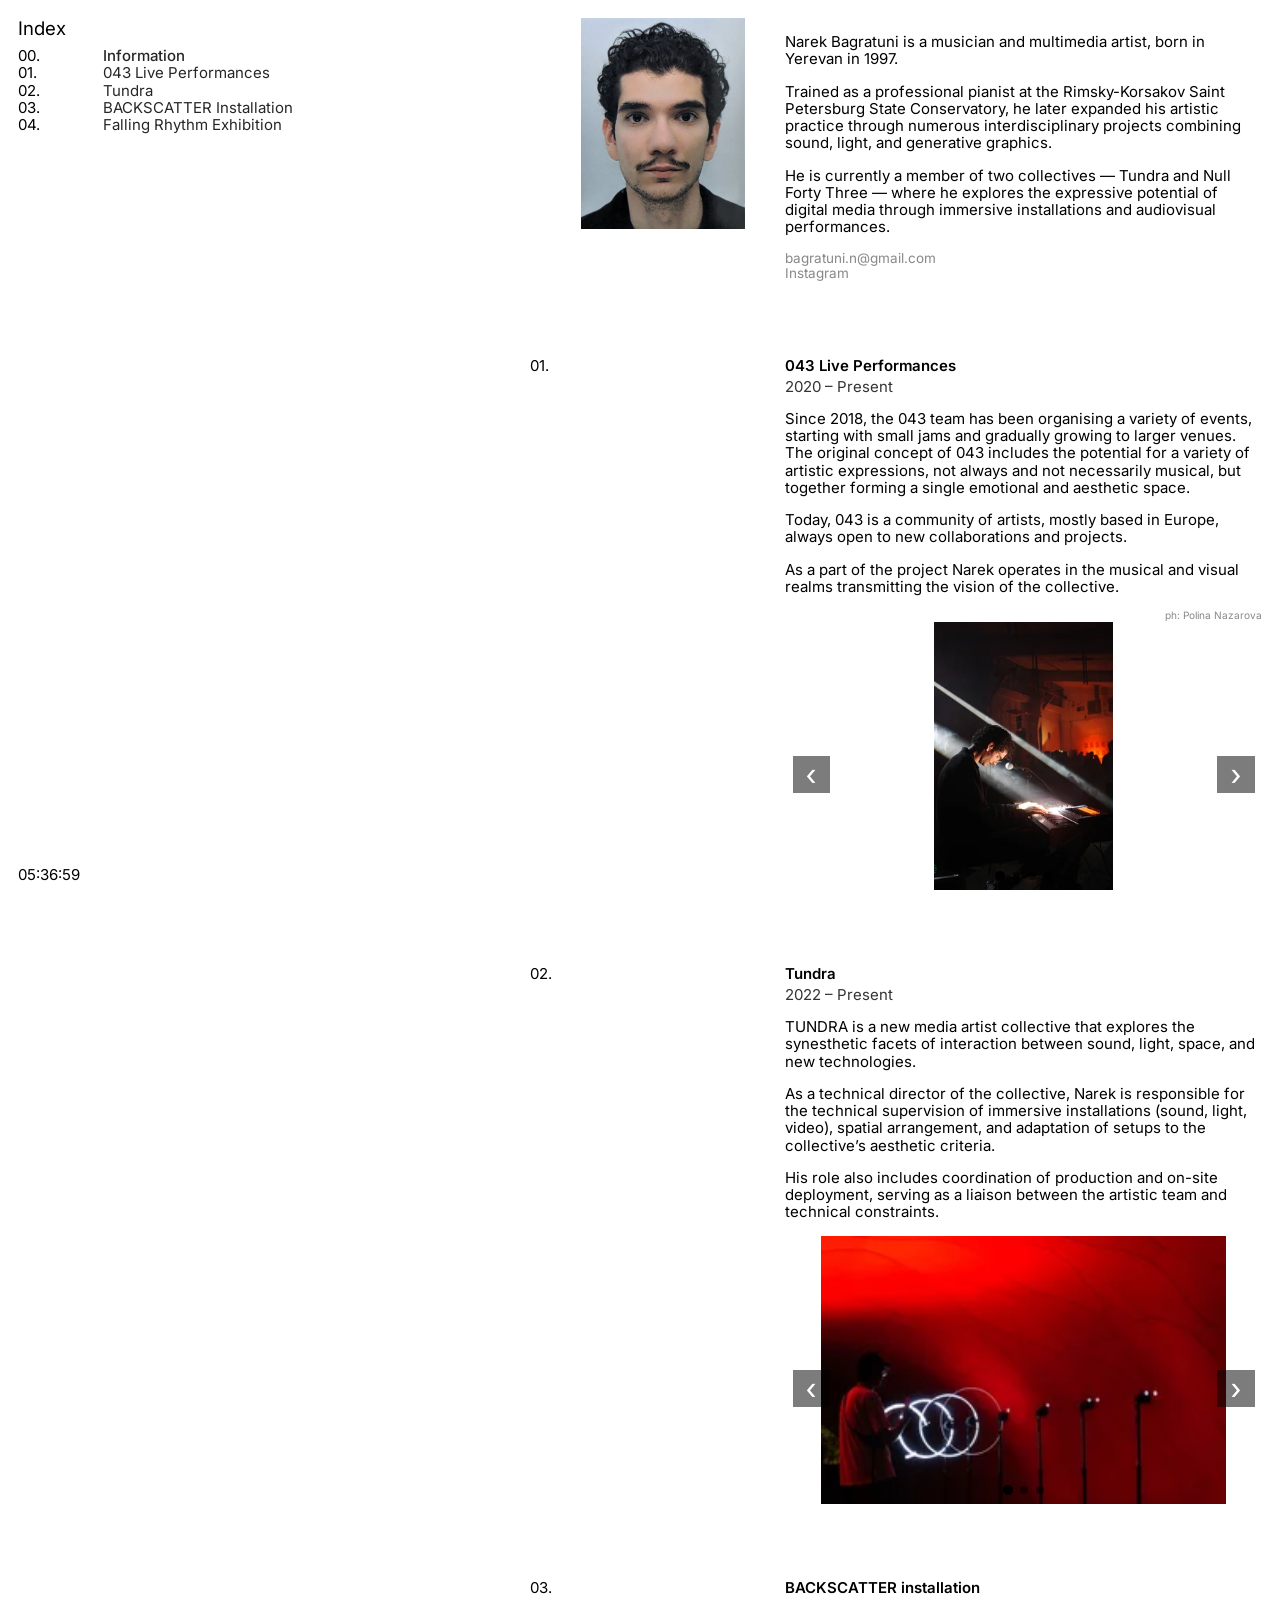
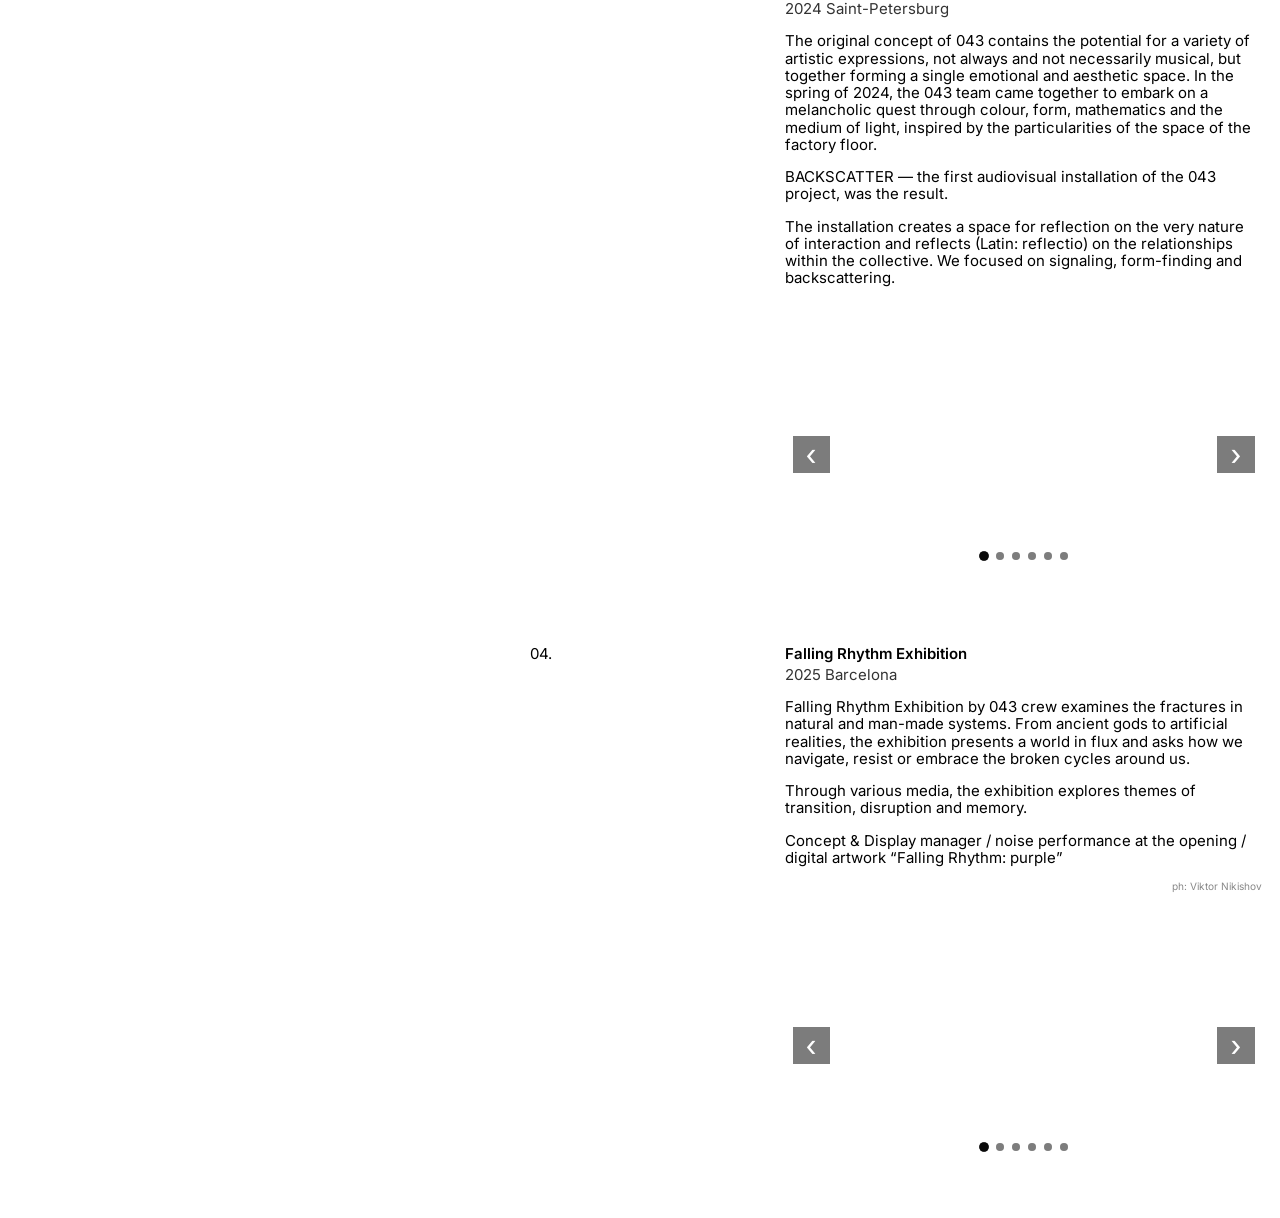
==== commit b97c4484: "Update index.html" ====
--- a/index.html
+++ b/index.html
@@ -20,6 +20,64 @@
 	<link
 		href="https://fonts.googleapis.com/css2?family=Rajdhani:wght@400;500;600;700&display=swap"
 		rel="stylesheet">
+	<link rel="preload" as="image" href="acceptmatchbutton.webp">
+	<link rel="preload" as="image" href="acceptmatchbuttonhover.webp">
+	<link rel="preload" as="image" href="matchfoundbackground.webp">
+	<link rel="preload" as="image" href="person.webp">
+	<link rel="preload" as="image" href="personaccept.webp">
+	<link rel="preload" as="image" href="personfail.webp">
+	<link rel="preload" as="image" href="smokeparticle.webp">
+	<link rel="preload" as="image" href="./img/0430.webp">
+	<link rel="preload" as="image" href="./img/0431.webp">
+	<link rel="preload" as="image" href="./img/0432.webp">
+	<link rel="preload" as="image" href="./img/0433.webp">
+	<link rel="preload" as="image" href="./img/backscat1.webp">
+	<link rel="preload" as="image" href="./img/backscat2.webp">
+	<link rel="preload" as="image" href="./img/backscat3.webp">
+	<link rel="preload" as="image" href="./img/backscat4.webp">
+	<link rel="preload" as="image" href="./img/backscat5.webp">
+	<link rel="preload" as="image" href="./img/falling1.webp">
+	<link rel="preload" as="image" href="./img/falling2.webp">
+	<link rel="preload" as="image" href="./img/falling3.webp">
+	<link rel="preload" as="image" href="./img/falling4.webp">
+	<link rel="preload" as="image" href="./img/falling5.webp">
+	<link rel="preload" as="image" href="./img/photo.webp">
+	<link rel="preload" as="image" href="./img/photo_bignose.webp">
+	<link rel="preload" as="image" href="./img/tundra0.webp">
+	<link rel="preload" as="image" href="./img/tundra1.webp">
+	<link rel="preload" as="image" href="./img/tundra2.webp">
+	<link rel="preload" as="image" href="./patchnote/andrey.webp">
+	<link rel="preload" as="image" href="./patchnote/arcane-laptop.webp">
+	<link rel="preload" as="image" href="./patchnote/artur.webp">
+	<link rel="preload" as="image" href="./patchnote/ball.webp">
+	<link rel="preload" as="image" href="./patchnote/bane-vanya.webp">
+	<link rel="preload" as="image" href="./patchnote/barek.webp">
+	<link rel="preload" as="image" href="./patchnote/benzoyl.webp">
+	<link rel="preload" as="image" href="./patchnote/business.webp">
+	<link rel="preload" as="image" href="./patchnote/cocaine.webp">
+	<link rel="preload" as="image" href="./patchnote/dashoom.webp">
+	<link rel="preload" as="image" href="./patchnote/ems.webp">
+	<link rel="preload" as="image" href="./patchnote/gay.webp">
+	<link rel="preload" as="image" href="./patchnote/hotelteleport.webp">
+	<link rel="preload" as="image" href="./patchnote/intergalactic.webp">
+	<link rel="preload" as="image" href="./patchnote/jazz.webp">
+	<link rel="preload" as="image" href="./patchnote/kirill.webp">
+	<link rel="preload" as="image" href="./patchnote/manya.webp">
+	<link rel="preload" as="image" href="./patchnote/mateo.webp">
+	<link rel="preload" as="image" href="./patchnote/matvey.webp">
+	<link rel="preload" as="image" href="./patchnote/museum.webp">
+	<link rel="preload" as="image" href="./patchnote/nikikez.webp">
+	<link rel="preload" as="image" href="./patchnote/pipe.webp">
+	<link rel="preload" as="image" href="./patchnote/porn.webp">
+	<link rel="preload" as="image" href="./patchnote/raskachivanie.webp">
+	<link rel="preload" as="image" href="./patchnote/scresti.webp">
+	<link rel="preload" as="image" href="./patchnote/shard.webp">
+	<link rel="preload" as="image" href="./patchnote/statues.webp">
+	<link rel="preload" as="image" href="./patchnote/stul.webp">
+	<link rel="preload" as="image" href="./patchnote/vosk.webp">
+	<link rel="preload" as="audio" href="matchready.mp3">
+	<link rel="preload" as="audio" href="start.mpeg">
+	<link rel="preload" as="audio" href="meepmap.mpeg">
 </head>
 
 <body>
